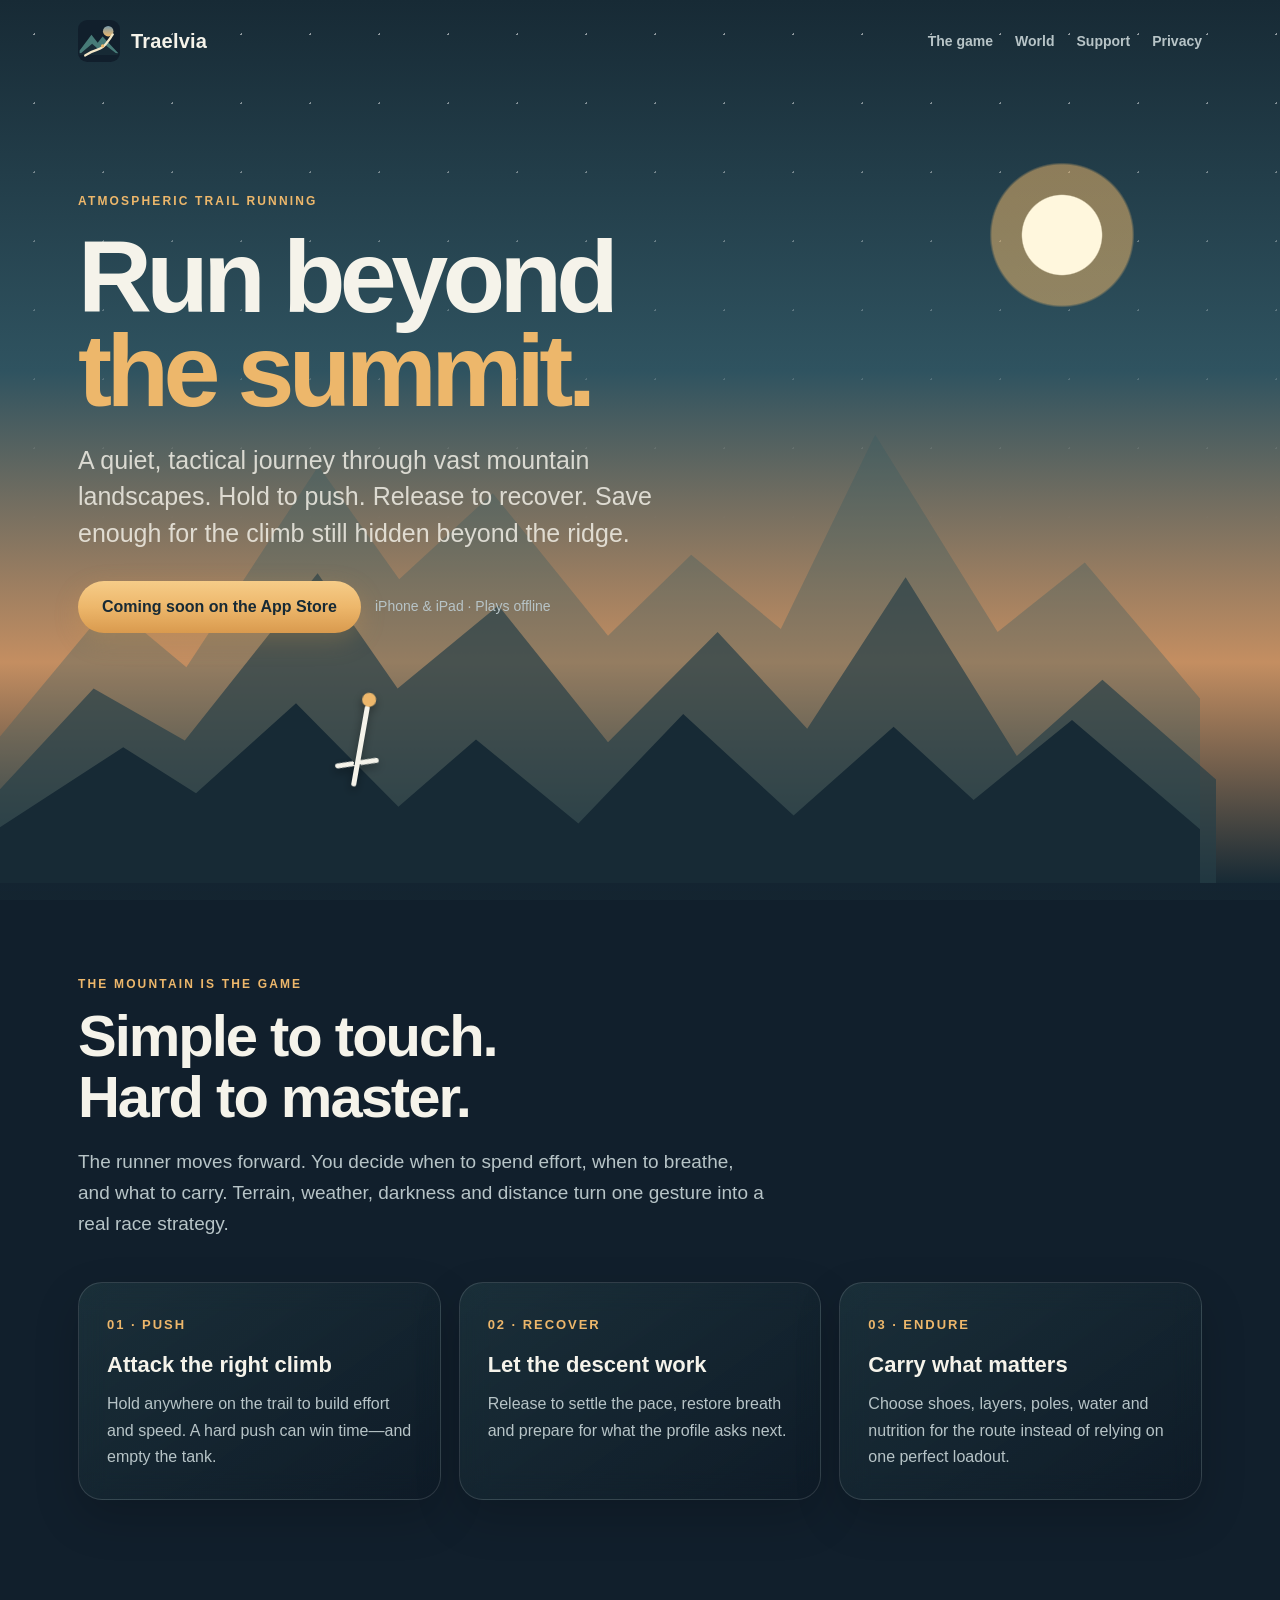
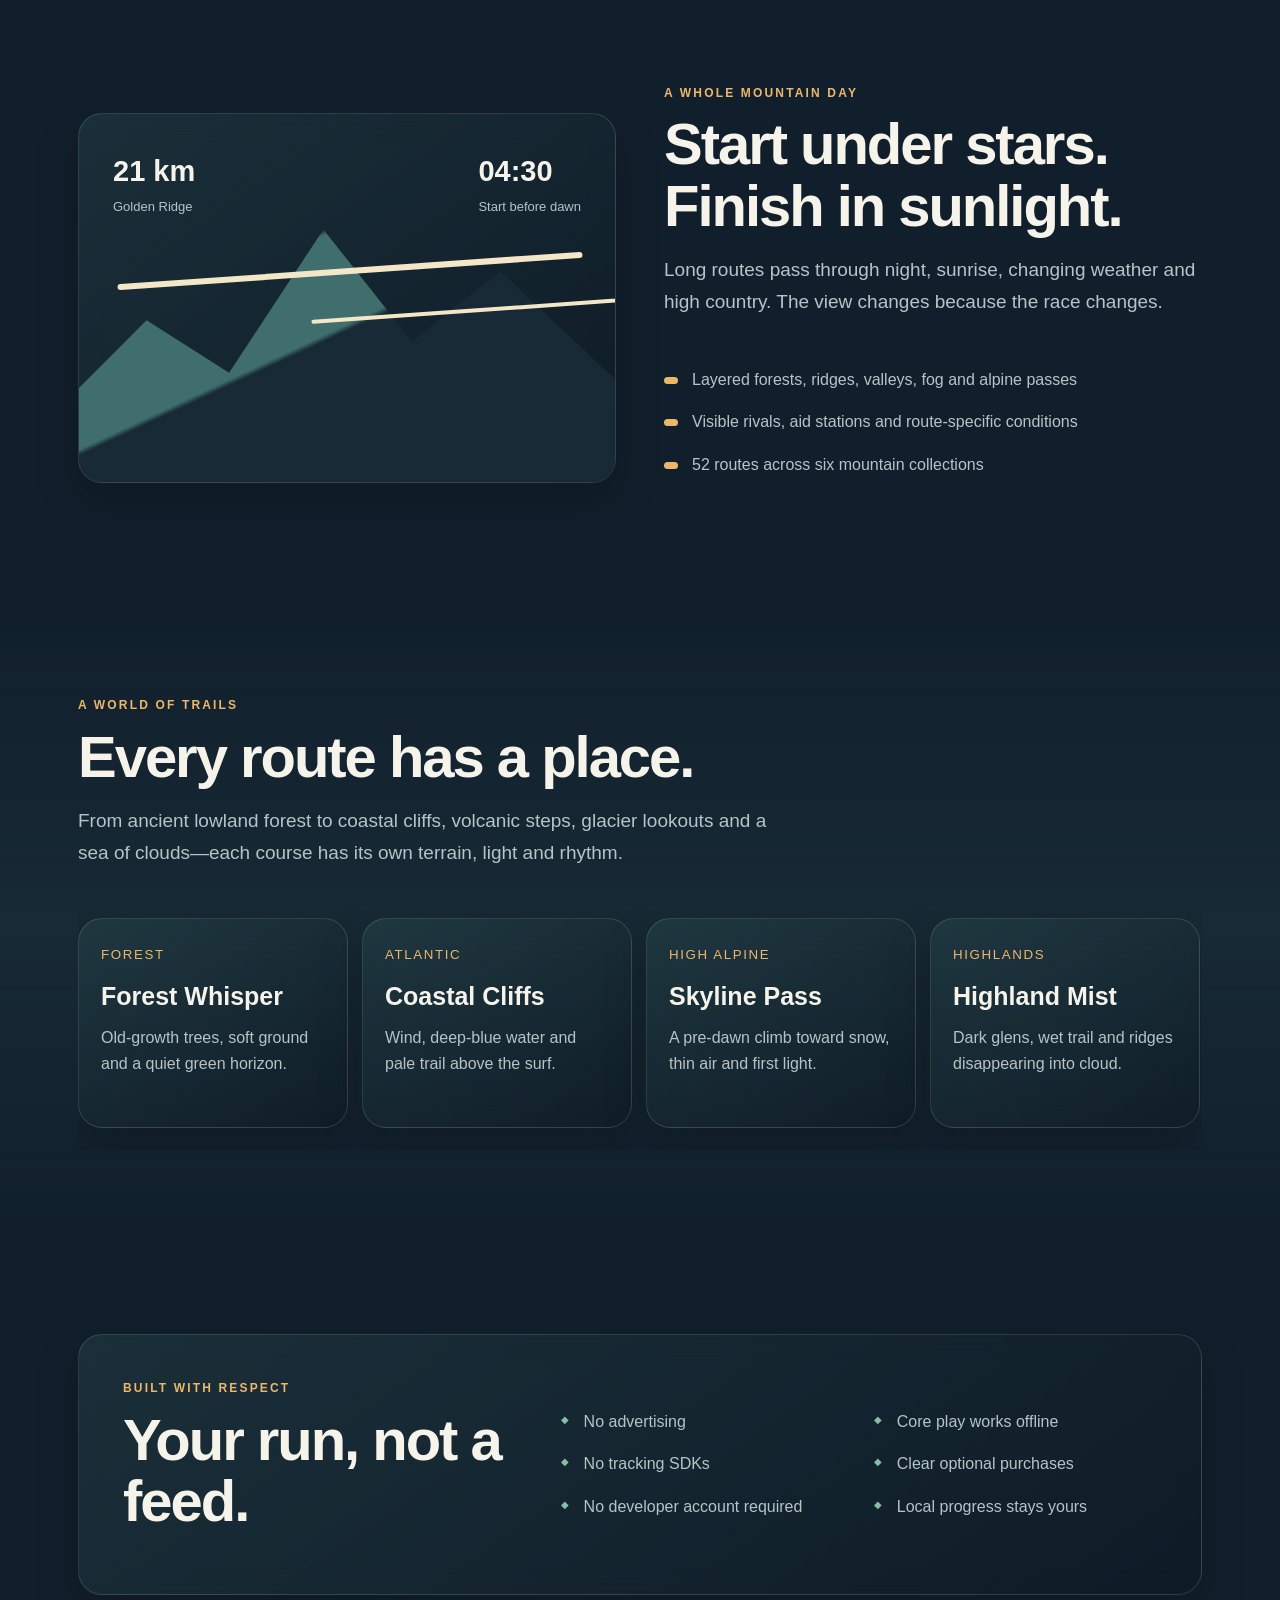
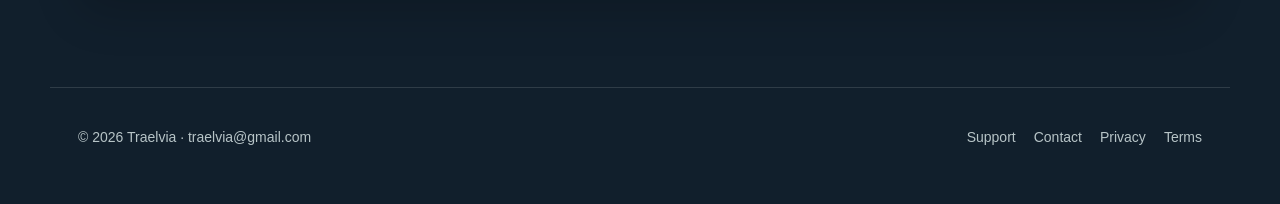
==== index.html @ 00964d0c "Add files via upload" ====
<!doctype html><html lang="en"><head><meta charset="utf-8"><meta name="viewport" content="width=device-width,initial-scale=1"><title>Traelvia — Run Beyond the Summit</title><meta name="description" content="An atmospheric trail-running game for iPhone and iPad. Read the mountain, manage your effort and run beyond the summit."><link rel="canonical" href="https://traelvia.github.io/"><meta name="theme-color" content="#111f2c"><meta property="og:type" content="website"><meta property="og:site_name" content="Traelvia"><meta property="og:url" content="https://traelvia.github.io/"><meta property="og:title" content="Traelvia — Run Beyond the Summit"><meta property="og:description" content="One thumb. Vast mountains. Every climb is a decision."><meta property="og:image" content="https://traelvia.github.io/mark.svg"><link rel="icon" href="mark.svg"><link rel="stylesheet" href="styles.css"><script src="site.js" defer></script><script type="application/ld+json">{"@context":"https://schema.org","@type":"SoftwareApplication","name":"Traelvia","operatingSystem":"iOS, iPadOS","applicationCategory":"GameApplication","url":"https://traelvia.github.io/"}</script></head><body><a class="skip" href="#main">Skip to content</a><header class="hero"><nav class="nav" aria-label="Primary"><a class="brand" href="./"><img src="mark.svg" alt=""><span>Traelvia</span></a><ul><li><a href="#game">The game</a></li><li><a href="#world">World</a></li><li><a href="support.html">Support</a></li><li><a href="privacy.html">Privacy</a></li></ul></nav><div class="stars"></div><div class="sun"></div><div class="hero-inner"><div class="kicker">Atmospheric trail running</div><h1>Run beyond <em>the summit.</em></h1><p class="lead">A quiet, tactical journey through vast mountain landscapes. Hold to push. Release to recover. Save enough for the climb still hidden beyond the ridge.</p><div class="actions"><span class="button">Coming soon on the App Store</span><span class="note">iPhone &amp; iPad · Plays offline</span></div></div><div class="ridges"></div><span class="runner" aria-hidden="true"></span></header><main id="main"><section class="section" id="game"><div class="eyebrow">The mountain is the game</div><h2>Simple to touch.<br>Hard to master.</h2><p class="section-lead">The runner moves forward. You decide when to spend effort, when to breathe, and what to carry. Terrain, weather, darkness and distance turn one gesture into a real race strategy.</p><div class="features"><article class="card"><span class="number">01 · PUSH</span><h3>Attack the right climb</h3><p>Hold anywhere on the trail to build effort and speed. A hard push can win time—and empty the tank.</p></article><article class="card"><span class="number">02 · RECOVER</span><h3>Let the descent work</h3><p>Release to settle the pace, restore breath and prepare for what the profile asks next.</p></article><article class="card"><span class="number">03 · ENDURE</span><h3>Carry what matters</h3><p>Choose shoes, layers, poles, water and nutrition for the route instead of relying on one perfect loadout.</p></article></div></section><section class="section"><div class="trail-story"><div class="profile glass" aria-label="Stylized mountain route profile"><div class="metric"><span><strong>21 km</strong>Golden Ridge</span><span><strong>04:30</strong>Start before dawn</span></div></div><div><div class="eyebrow">A whole mountain day</div><h2>Start under stars. Finish in sunlight.</h2><p class="section-lead">Long routes pass through night, sunrise, changing weather and high country. The view changes because the race changes.</p><ul class="story-list"><li>Layered forests, ridges, valleys, fog and alpine passes</li><li>Visible rivals, aid stations and route-specific conditions</li><li>52 routes across six mountain collections</li></ul></div></div></section><section class="world" id="world"><div class="section"><div class="eyebrow">A world of trails</div><h2>Every route has a place.</h2><p class="section-lead">From ancient lowland forest to coastal cliffs, volcanic steps, glacier lookouts and a sea of clouds—each course has its own terrain, light and rhythm.</p><div class="route-row"><article class="route card"><small>Forest</small><h3>Forest Whisper</h3><p>Old-growth trees, soft ground and a quiet green horizon.</p></article><article class="route card"><small>Atlantic</small><h3>Coastal Cliffs</h3><p>Wind, deep-blue water and pale trail above the surf.</p></article><article class="route card"><small>High alpine</small><h3>Skyline Pass</h3><p>A pre-dawn climb toward snow, thin air and first light.</p></article><article class="route card"><small>Highlands</small><h3>Highland Mist</h3><p>Dark glens, wet trail and ridges disappearing into cloud.</p></article></div></div></section><section class="section"><div class="fair glass"><div><div class="eyebrow">Built with respect</div><h2>Your run, not a feed.</h2></div><ul><li>No advertising</li><li>No tracking SDKs</li><li>No developer account required</li><li>Core play works offline</li><li>Clear optional purchases</li><li>Local progress stays yours</li></ul></div></section></main><footer><span>© <span data-year>2026</span> Traelvia · <a href="mailto:traelvia@gmail.com">traelvia@gmail.com</a></span><nav><a href="support.html">Support</a><a href="contact.html">Contact</a><a href="privacy.html">Privacy</a><a href="terms.html">Terms</a></nav></footer></body></html>
---- styles.css ----
:root{--ink:#172a35;--night:#111f2c;--scrim:#0c1722;--cream:#f5f3ea;--muted:#b7c4c7;--amber:#edb76b;--amber-deep:#d99a4e;--pine:#477b78;--trail:#f3e7c8;--success:#88bda8;--line:rgba(255,255,255,.13);--panel:rgba(17,31,44,.72);--max:1180px;color-scheme:dark}*{box-sizing:border-box}html{scroll-behavior:smooth;-webkit-text-size-adjust:100%}body{margin:0;background:var(--night);color:var(--cream);font:16px/1.65 -apple-system,BlinkMacSystemFont,"SF Pro Text","Segoe UI",sans-serif}body:before{content:"";position:fixed;inset:0;pointer-events:none;background:radial-gradient(circle at 80% 5%,rgba(237,183,107,.11),transparent 25%),linear-gradient(180deg,transparent 65%,rgba(71,123,120,.07));z-index:-1}a{color:var(--trail);text-underline-offset:3px}a:hover{color:var(--amber)}img{max-width:100%}.skip{position:absolute;left:16px;top:-80px;z-index:20;padding:10px 14px;background:var(--cream);color:var(--ink);border-radius:12px}.skip:focus{top:12px}.nav{max-width:var(--max);margin:auto;padding:20px 28px;display:flex;align-items:center;gap:28px;position:relative;z-index:5}.brand{display:flex;align-items:center;gap:11px;color:var(--cream);font-size:20px;font-weight:850;text-decoration:none;letter-spacing:.01em}.brand img{width:42px;height:42px}.nav ul{display:flex;gap:22px;list-style:none;margin:0 0 0 auto;padding:0}.nav a:not(.brand){color:var(--muted);text-decoration:none;font-weight:650;font-size:14px}.nav a:hover,.nav a[aria-current=page]{color:var(--cream)}.hero{min-height:720px;position:relative;overflow:hidden;background:linear-gradient(180deg,#172a35 0%,#2f5360 42%,#c48e61 75%,#172a35 100%)}.stars{position:absolute;inset:0 0 40%;opacity:.55;background-image:radial-gradient(#fff 1px,transparent 1px);background-size:69px 69px;mask-image:linear-gradient(#000,transparent)}.sun{position:absolute;width:180px;height:180px;border-radius:50%;right:10%;top:145px;background:radial-gradient(circle,#fff7dd 0 31%,rgba(237,183,107,.53) 32% 55%,transparent 57%);filter:blur(.2px)}.ridges{position:absolute;left:0;right:0;bottom:0;width:100%;height:62%;background:url(ridge.svg) bottom/100% 100% no-repeat}.hero-inner{max-width:var(--max);margin:auto;padding:110px 28px 250px;position:relative;z-index:2}.kicker,.eyebrow{color:var(--amber);font-size:12px;font-weight:850;letter-spacing:.18em;text-transform:uppercase}.hero h1{font-size:clamp(52px,8vw,104px);line-height:.92;letter-spacing:-.055em;margin:18px 0 24px;max-width:10ch}.hero h1 em{color:var(--amber);font-style:normal}.lead{font-size:clamp(19px,2.2vw,25px);line-height:1.45;color:rgba(245,243,234,.82);max-width:620px;margin:0 0 30px}.actions{display:flex;align-items:center;gap:14px;flex-wrap:wrap}.button{display:inline-flex;align-items:center;justify-content:center;min-height:52px;padding:0 24px;border-radius:999px;background:linear-gradient(#f6cc88,var(--amber),var(--amber-deep));color:var(--ink);font-weight:800;text-decoration:none;box-shadow:0 8px 25px rgba(217,154,78,.25)}.button:hover{color:var(--ink);filter:brightness(1.07)}.button.ghost{background:rgba(12,23,34,.42);color:var(--cream);border:1px solid var(--line);box-shadow:none;backdrop-filter:blur(12px)}.note{color:var(--muted);font-size:14px}.runner{position:absolute;z-index:3;bottom:96px;left:28%;width:5px;height:82px;background:var(--cream);border-radius:5px;transform:rotate(10deg);filter:drop-shadow(0 4px 5px rgba(0,0,0,.4))}.runner:before{content:"";position:absolute;width:14px;height:14px;border-radius:50%;left:-4px;top:-13px;background:var(--amber)}.runner:after{content:"";position:absolute;left:-20px;top:56px;width:44px;height:5px;background:linear-gradient(90deg,var(--cream) 0 43%,transparent 43% 57%,var(--cream) 57%);transform:rotate(-18deg);border-radius:4px}main{overflow:hidden}.section{max-width:var(--max);margin:auto;padding:92px 28px}.section h2,.page h1{font-size:clamp(34px,5vw,58px);line-height:1.06;letter-spacing:-.035em;margin:10px 0 18px}.section-lead{color:var(--muted);font-size:19px;max-width:690px;margin:0 0 42px}.features{display:grid;grid-template-columns:repeat(3,1fr);gap:18px}.card,.glass{background:linear-gradient(145deg,rgba(71,123,120,.18),rgba(12,23,34,.48));border:1px solid var(--line);border-radius:24px;box-shadow:0 18px 45px rgba(0,0,0,.18);backdrop-filter:blur(14px)}.card{padding:28px}.card .number{color:var(--amber);font-size:13px;font-weight:850;letter-spacing:.15em}.card h3{font-size:22px;margin:10px 0 8px}.card p{color:var(--muted);margin:0}.trail-story{display:grid;grid-template-columns:1fr 1fr;gap:48px;align-items:center}.profile{min-height:370px;position:relative;overflow:hidden;padding:34px}.profile:before{content:"";position:absolute;inset:20% -5% -15%;background:linear-gradient(155deg,transparent 0 27%,rgba(71,123,120,.85) 28% 44%,rgba(23,42,53,.98) 45%);clip-path:polygon(0 65%,16% 38%,30% 53%,46% 12%,61% 44%,76% 24%,100% 62%,100% 100%,0 100%)}.profile:after{content:"";position:absolute;left:7%;right:6%;top:42%;height:6px;border-radius:8px;background:var(--trail);transform:rotate(-4deg);box-shadow:190px 48px 0 -1px var(--trail)}.metric{position:relative;z-index:2;display:flex;justify-content:space-between;color:var(--muted);font-size:13px}.metric strong{color:var(--cream);font-size:29px;display:block}.story-list{list-style:none;padding:0;margin:26px 0}.story-list li{position:relative;padding:8px 0 8px 28px;color:var(--muted)}.story-list li:before{content:"";position:absolute;left:0;top:18px;width:14px;height:7px;border-radius:6px;background:var(--amber)}.world{background:linear-gradient(180deg,transparent,rgba(71,123,120,.12),transparent)}.route-row{display:flex;gap:14px;overflow:auto;padding:8px 2px 22px;scroll-snap-type:x mandatory}.route{flex:0 0 270px;min-height:210px;padding:22px;scroll-snap-align:start}.route small{color:var(--amber);text-transform:uppercase;letter-spacing:.12em}.route h3{font-size:25px;margin:8px 0}.route p{color:var(--muted);margin:0}.fair{padding:44px;display:grid;grid-template-columns:.8fr 1.2fr;gap:40px;align-items:center}.fair ul{columns:2;gap:30px;margin:0;padding:0;list-style:none}.fair li{break-inside:avoid;color:var(--muted);padding:8px 0 8px 23px;position:relative}.fair li:before{content:"◆";position:absolute;left:0;color:var(--success);font-size:10px;top:11px}footer{max-width:var(--max);margin:auto;border-top:1px solid var(--line);padding:38px 28px 55px;display:flex;justify-content:space-between;gap:20px;color:var(--muted);font-size:14px}footer nav{display:flex;gap:18px;flex-wrap:wrap}footer a{color:var(--muted);text-decoration:none}.page{max-width:820px;margin:auto;padding:58px 28px 100px}.page .effective{color:var(--muted);margin-top:-8px}.page h2{font-size:25px;margin:42px 0 10px}.page h3{font-size:19px;margin:28px 0 8px}.page p,.page li{color:var(--muted)}.page strong{color:var(--cream)}.summary,.contact-box{padding:24px 27px;margin:28px 0}.summary ul{margin:8px 0 0;padding-left:20px}.contact-box{display:flex;align-items:center;gap:20px;justify-content:space-between}.faq details{padding:18px 21px;margin:12px 0}.faq summary{font-weight:750;cursor:pointer}.faq p{margin-bottom:0}.legal-note{border-left:3px solid var(--amber);padding-left:18px}@media(max-width:820px){.features{grid-template-columns:1fr 1fr}.trail-story,.fair{grid-template-columns:1fr}.fair ul{columns:1}.hero{min-height:680px}.hero-inner{padding-top:85px}.runner{left:20%}}@media(max-width:590px){.nav{align-items:flex-start;flex-wrap:wrap;padding:16px 20px}.nav ul{order:3;width:100%;margin:0;gap:14px;overflow:auto}.hero-inner,.section,.page{padding-left:20px;padding-right:20px}.hero h1{font-size:52px}.features{grid-template-columns:1fr}.fair{padding:28px}.contact-box{align-items:flex-start;flex-direction:column}.route{flex-basis:84vw}footer{padding-left:20px;padding-right:20px}.sun{right:-20px;top:170px}}@media(prefers-reduced-motion:reduce){html{scroll-behavior:auto}}
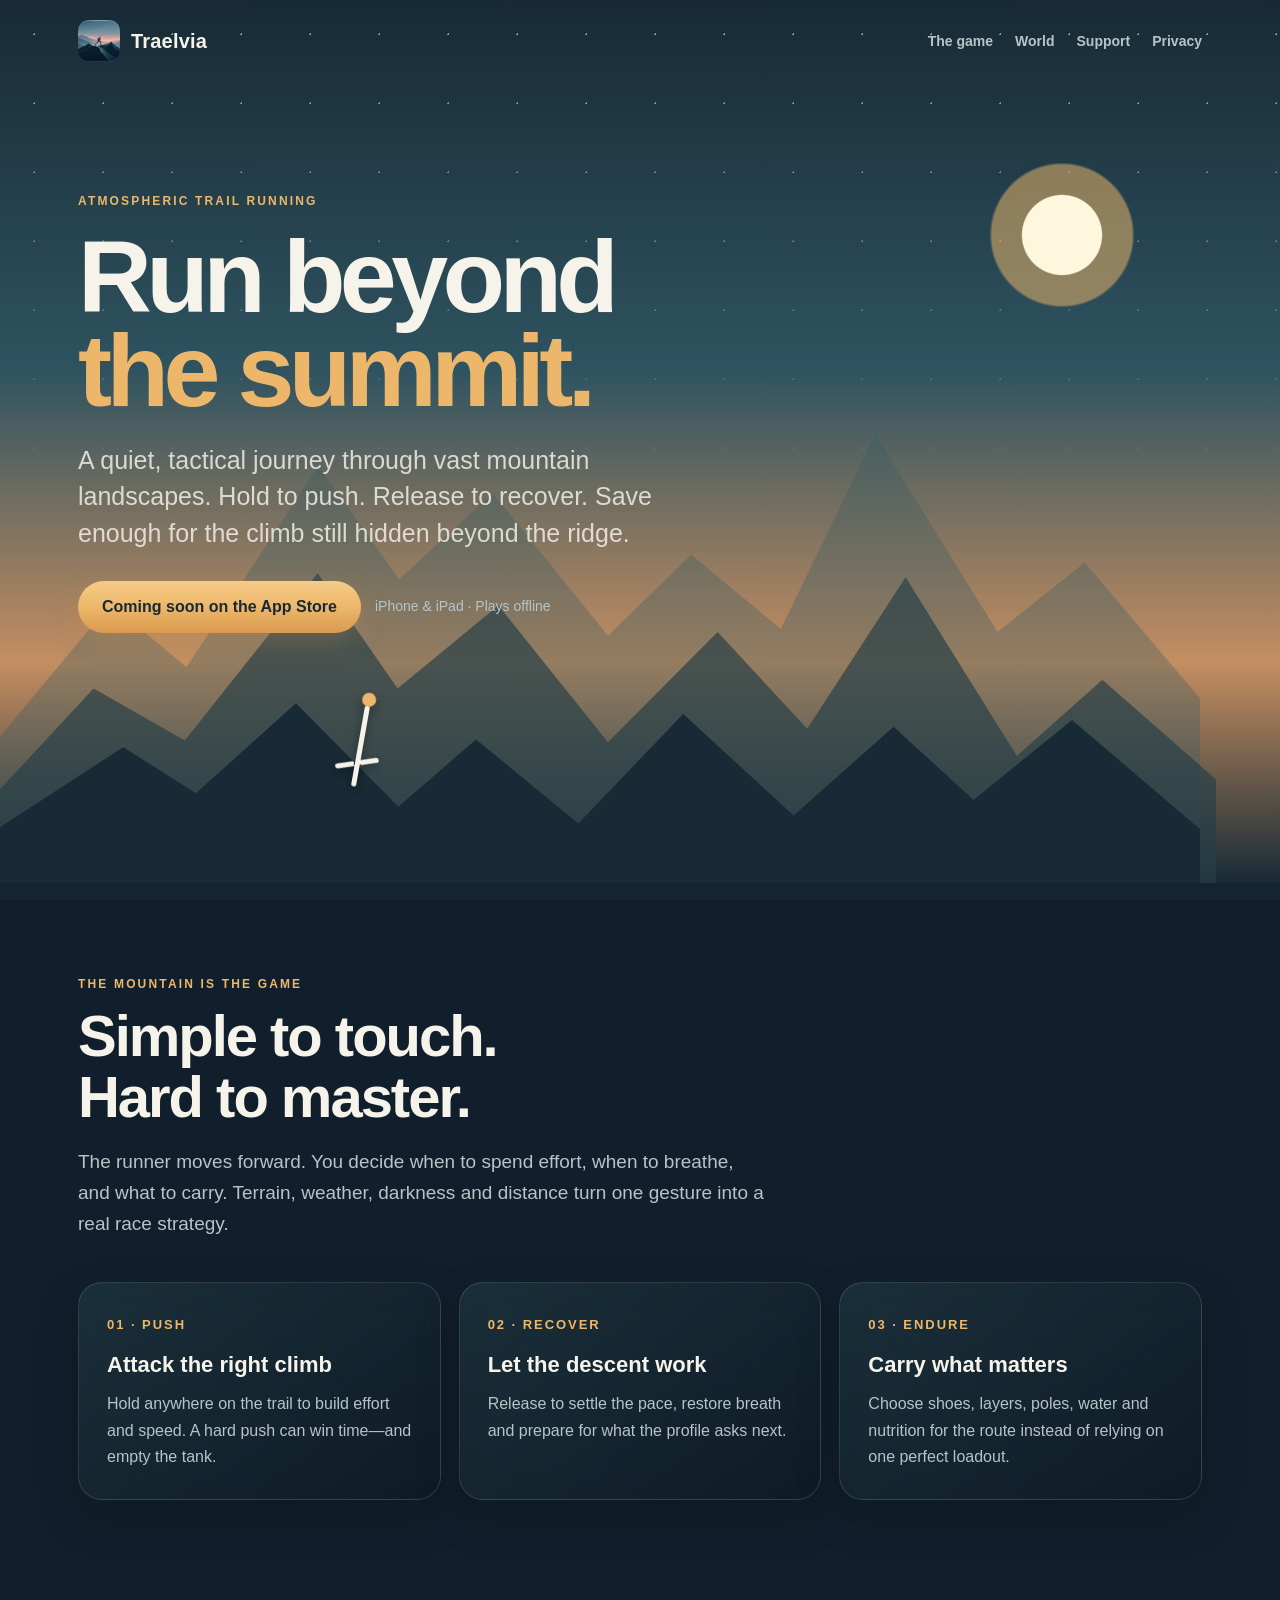
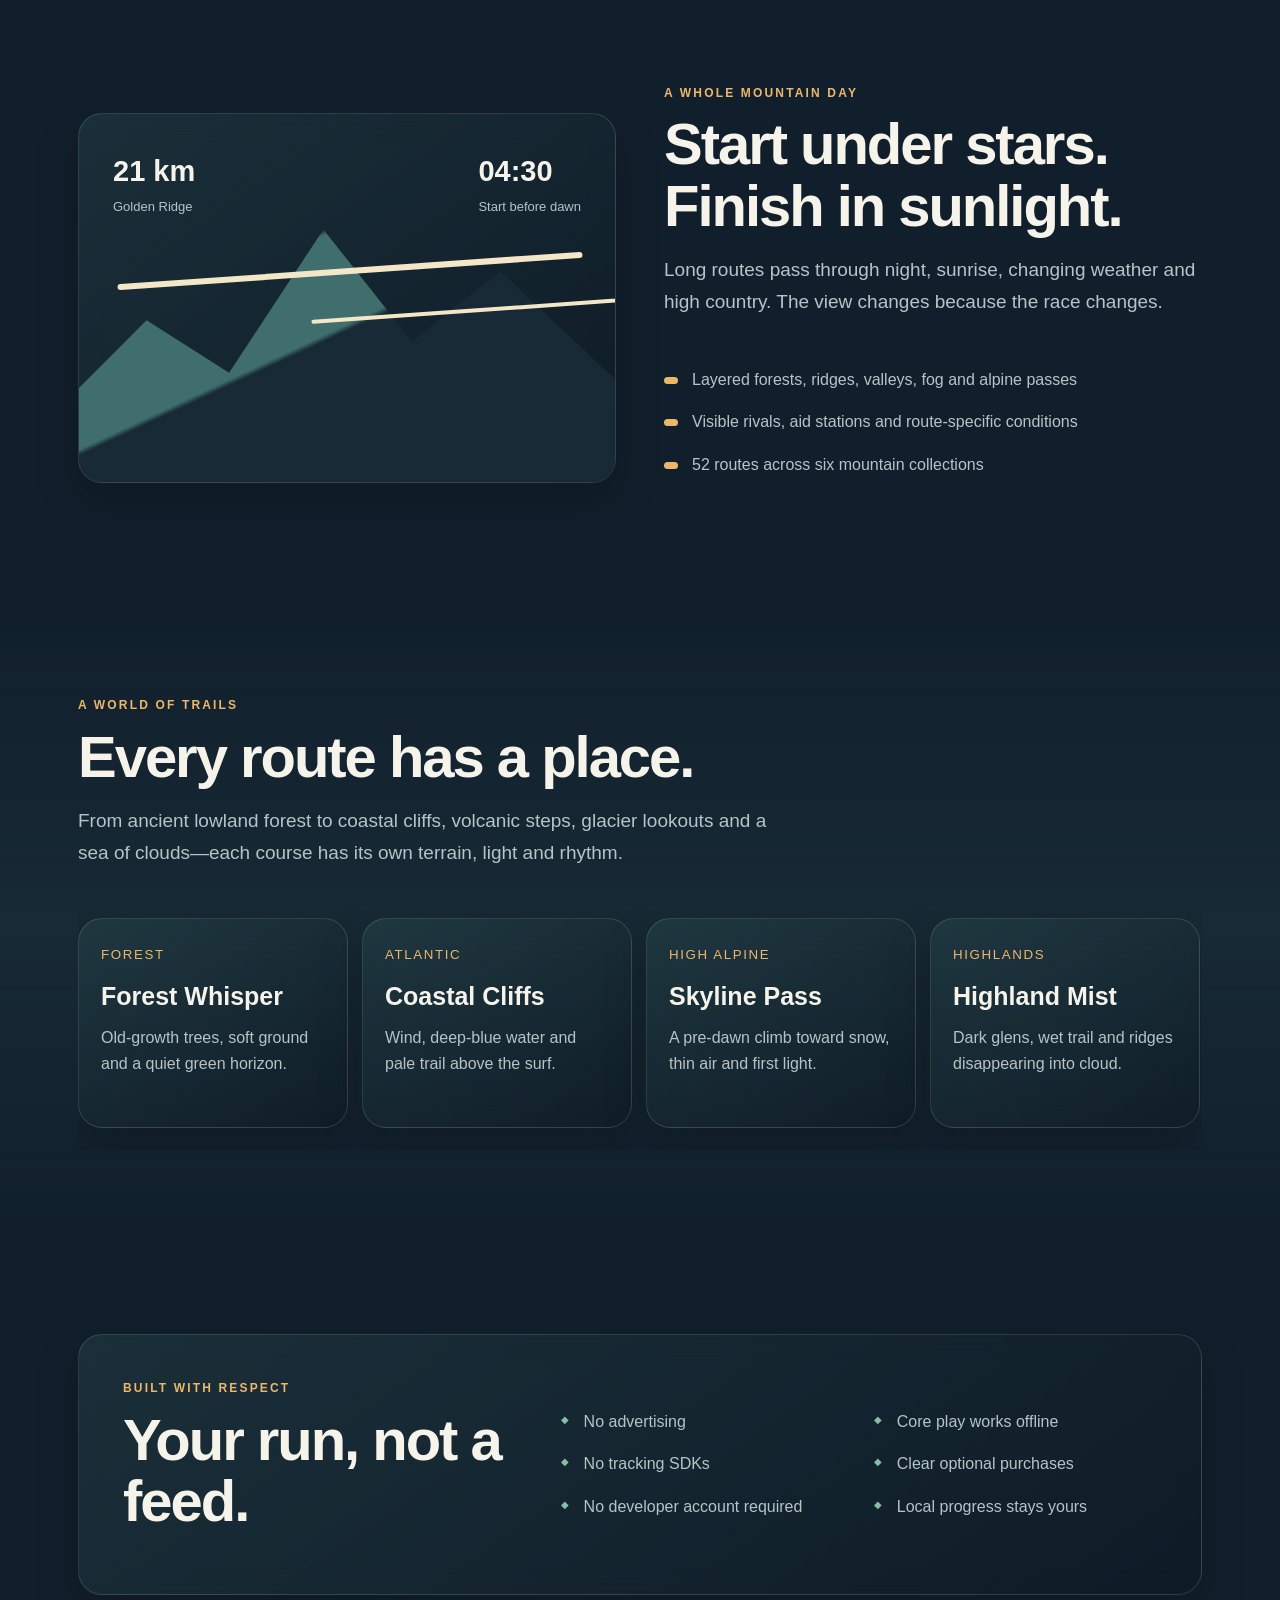
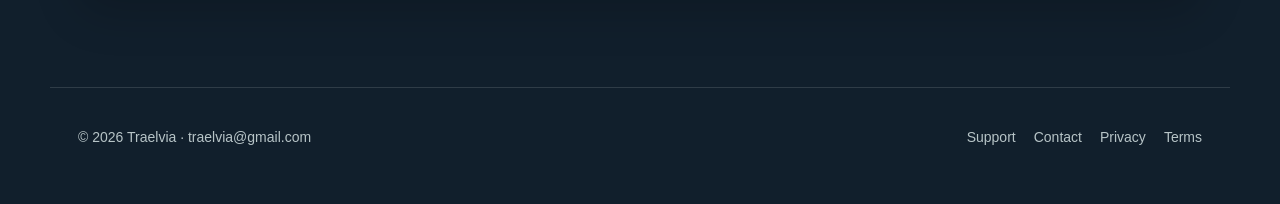
==== commit 52c873ca: "Add files via upload" ====
--- a/index.html
+++ b/index.html
@@ -1 +1 @@
-<!doctype html><html lang="en"><head><meta charset="utf-8"><meta name="viewport" content="width=device-width,initial-scale=1"><title>Traelvia — Run Beyond the Summit</title><meta name="description" content="An atmospheric trail-running game for iPhone and iPad. Read the mountain, manage your effort and run beyond the summit."><link rel="canonical" href="https://traelvia.github.io/"><meta name="theme-color" content="#111f2c"><meta property="og:type" content="website"><meta property="og:site_name" content="Traelvia"><meta property="og:url" content="https://traelvia.github.io/"><meta property="og:title" content="Traelvia — Run Beyond the Summit"><meta property="og:description" content="One thumb. Vast mountains. Every climb is a decision."><meta property="og:image" content="https://traelvia.github.io/mark.svg"><link rel="icon" href="mark.svg"><link rel="stylesheet" href="styles.css"><script src="site.js" defer></script><script type="application/ld+json">{"@context":"https://schema.org","@type":"SoftwareApplication","name":"Traelvia","operatingSystem":"iOS, iPadOS","applicationCategory":"GameApplication","url":"https://traelvia.github.io/"}</script></head><body><a class="skip" href="#main">Skip to content</a><header class="hero"><nav class="nav" aria-label="Primary"><a class="brand" href="./"><img src="mark.svg" alt=""><span>Traelvia</span></a><ul><li><a href="#game">The game</a></li><li><a href="#world">World</a></li><li><a href="support.html">Support</a></li><li><a href="privacy.html">Privacy</a></li></ul></nav><div class="stars"></div><div class="sun"></div><div class="hero-inner"><div class="kicker">Atmospheric trail running</div><h1>Run beyond <em>the summit.</em></h1><p class="lead">A quiet, tactical journey through vast mountain landscapes. Hold to push. Release to recover. Save enough for the climb still hidden beyond the ridge.</p><div class="actions"><span class="button">Coming soon on the App Store</span><span class="note">iPhone &amp; iPad · Plays offline</span></div></div><div class="ridges"></div><span class="runner" aria-hidden="true"></span></header><main id="main"><section class="section" id="game"><div class="eyebrow">The mountain is the game</div><h2>Simple to touch.<br>Hard to master.</h2><p class="section-lead">The runner moves forward. You decide when to spend effort, when to breathe, and what to carry. Terrain, weather, darkness and distance turn one gesture into a real race strategy.</p><div class="features"><article class="card"><span class="number">01 · PUSH</span><h3>Attack the right climb</h3><p>Hold anywhere on the trail to build effort and speed. A hard push can win time—and empty the tank.</p></article><article class="card"><span class="number">02 · RECOVER</span><h3>Let the descent work</h3><p>Release to settle the pace, restore breath and prepare for what the profile asks next.</p></article><article class="card"><span class="number">03 · ENDURE</span><h3>Carry what matters</h3><p>Choose shoes, layers, poles, water and nutrition for the route instead of relying on one perfect loadout.</p></article></div></section><section class="section"><div class="trail-story"><div class="profile glass" aria-label="Stylized mountain route profile"><div class="metric"><span><strong>21 km</strong>Golden Ridge</span><span><strong>04:30</strong>Start before dawn</span></div></div><div><div class="eyebrow">A whole mountain day</div><h2>Start under stars. Finish in sunlight.</h2><p class="section-lead">Long routes pass through night, sunrise, changing weather and high country. The view changes because the race changes.</p><ul class="story-list"><li>Layered forests, ridges, valleys, fog and alpine passes</li><li>Visible rivals, aid stations and route-specific conditions</li><li>52 routes across six mountain collections</li></ul></div></div></section><section class="world" id="world"><div class="section"><div class="eyebrow">A world of trails</div><h2>Every route has a place.</h2><p class="section-lead">From ancient lowland forest to coastal cliffs, volcanic steps, glacier lookouts and a sea of clouds—each course has its own terrain, light and rhythm.</p><div class="route-row"><article class="route card"><small>Forest</small><h3>Forest Whisper</h3><p>Old-growth trees, soft ground and a quiet green horizon.</p></article><article class="route card"><small>Atlantic</small><h3>Coastal Cliffs</h3><p>Wind, deep-blue water and pale trail above the surf.</p></article><article class="route card"><small>High alpine</small><h3>Skyline Pass</h3><p>A pre-dawn climb toward snow, thin air and first light.</p></article><article class="route card"><small>Highlands</small><h3>Highland Mist</h3><p>Dark glens, wet trail and ridges disappearing into cloud.</p></article></div></div></section><section class="section"><div class="fair glass"><div><div class="eyebrow">Built with respect</div><h2>Your run, not a feed.</h2></div><ul><li>No advertising</li><li>No tracking SDKs</li><li>No developer account required</li><li>Core play works offline</li><li>Clear optional purchases</li><li>Local progress stays yours</li></ul></div></section></main><footer><span>© <span data-year>2026</span> Traelvia · <a href="mailto:traelvia@gmail.com">traelvia@gmail.com</a></span><nav><a href="support.html">Support</a><a href="contact.html">Contact</a><a href="privacy.html">Privacy</a><a href="terms.html">Terms</a></nav></footer></body></html>+<!doctype html><html lang="en"><head><meta charset="utf-8"><meta name="viewport" content="width=device-width,initial-scale=1"><title>Traelvia — Run Beyond the Summit</title><meta name="description" content="An atmospheric trail-running game for iPhone and iPad. Read the mountain, manage your effort and run beyond the summit."><link rel="canonical" href="https://traelvia.github.io/"><meta name="theme-color" content="#111f2c"><meta property="og:type" content="website"><meta property="og:site_name" content="Traelvia"><meta property="og:url" content="https://traelvia.github.io/"><meta property="og:title" content="Traelvia — Run Beyond the Summit"><meta property="og:description" content="One thumb. Vast mountains. Every climb is a decision."><meta property="og:image" content="https://traelvia.github.io/icon.png"><link rel="icon" href="icon.png"><link rel="stylesheet" href="styles.css"><script src="site.js" defer></script><script type="application/ld+json">{"@context":"https://schema.org","@type":"SoftwareApplication","name":"Traelvia","operatingSystem":"iOS, iPadOS","applicationCategory":"GameApplication","url":"https://traelvia.github.io/"}</script></head><body><a class="skip" href="#main">Skip to content</a><header class="hero"><nav class="nav" aria-label="Primary"><a class="brand" href="./"><img src="icon.png" alt=""><span>Traelvia</span></a><ul><li><a href="#game">The game</a></li><li><a href="#world">World</a></li><li><a href="support.html">Support</a></li><li><a href="privacy.html">Privacy</a></li></ul></nav><div class="stars"></div><div class="sun"></div><div class="hero-inner"><div class="kicker">Atmospheric trail running</div><h1>Run beyond <em>the summit.</em></h1><p class="lead">A quiet, tactical journey through vast mountain landscapes. Hold to push. Release to recover. Save enough for the climb still hidden beyond the ridge.</p><div class="actions"><span class="button">Coming soon on the App Store</span><span class="note">iPhone &amp; iPad · Plays offline</span></div></div><div class="ridges"></div><span class="runner" aria-hidden="true"></span></header><main id="main"><section class="section" id="game"><div class="eyebrow">The mountain is the game</div><h2>Simple to touch.<br>Hard to master.</h2><p class="section-lead">The runner moves forward. You decide when to spend effort, when to breathe, and what to carry. Terrain, weather, darkness and distance turn one gesture into a real race strategy.</p><div class="features"><article class="card"><span class="number">01 · PUSH</span><h3>Attack the right climb</h3><p>Hold anywhere on the trail to build effort and speed. A hard push can win time—and empty the tank.</p></article><article class="card"><span class="number">02 · RECOVER</span><h3>Let the descent work</h3><p>Release to settle the pace, restore breath and prepare for what the profile asks next.</p></article><article class="card"><span class="number">03 · ENDURE</span><h3>Carry what matters</h3><p>Choose shoes, layers, poles, water and nutrition for the route instead of relying on one perfect loadout.</p></article></div></section><section class="section"><div class="trail-story"><div class="profile glass" aria-label="Stylized mountain route profile"><div class="metric"><span><strong>21 km</strong>Golden Ridge</span><span><strong>04:30</strong>Start before dawn</span></div></div><div><div class="eyebrow">A whole mountain day</div><h2>Start under stars. Finish in sunlight.</h2><p class="section-lead">Long routes pass through night, sunrise, changing weather and high country. The view changes because the race changes.</p><ul class="story-list"><li>Layered forests, ridges, valleys, fog and alpine passes</li><li>Visible rivals, aid stations and route-specific conditions</li><li>52 routes across six mountain collections</li></ul></div></div></section><section class="world" id="world"><div class="section"><div class="eyebrow">A world of trails</div><h2>Every route has a place.</h2><p class="section-lead">From ancient lowland forest to coastal cliffs, volcanic steps, glacier lookouts and a sea of clouds—each course has its own terrain, light and rhythm.</p><div class="route-row"><article class="route card"><small>Forest</small><h3>Forest Whisper</h3><p>Old-growth trees, soft ground and a quiet green horizon.</p></article><article class="route card"><small>Atlantic</small><h3>Coastal Cliffs</h3><p>Wind, deep-blue water and pale trail above the surf.</p></article><article class="route card"><small>High alpine</small><h3>Skyline Pass</h3><p>A pre-dawn climb toward snow, thin air and first light.</p></article><article class="route card"><small>Highlands</small><h3>Highland Mist</h3><p>Dark glens, wet trail and ridges disappearing into cloud.</p></article></div></div></section><section class="section"><div class="fair glass"><div><div class="eyebrow">Built with respect</div><h2>Your run, not a feed.</h2></div><ul><li>No advertising</li><li>No tracking SDKs</li><li>No developer account required</li><li>Core play works offline</li><li>Clear optional purchases</li><li>Local progress stays yours</li></ul></div></section></main><footer><span>© <span data-year>2026</span> Traelvia · <a href="mailto:traelvia@gmail.com">traelvia@gmail.com</a></span><nav><a href="support.html">Support</a><a href="contact.html">Contact</a><a href="privacy.html">Privacy</a><a href="terms.html">Terms</a></nav></footer></body></html>
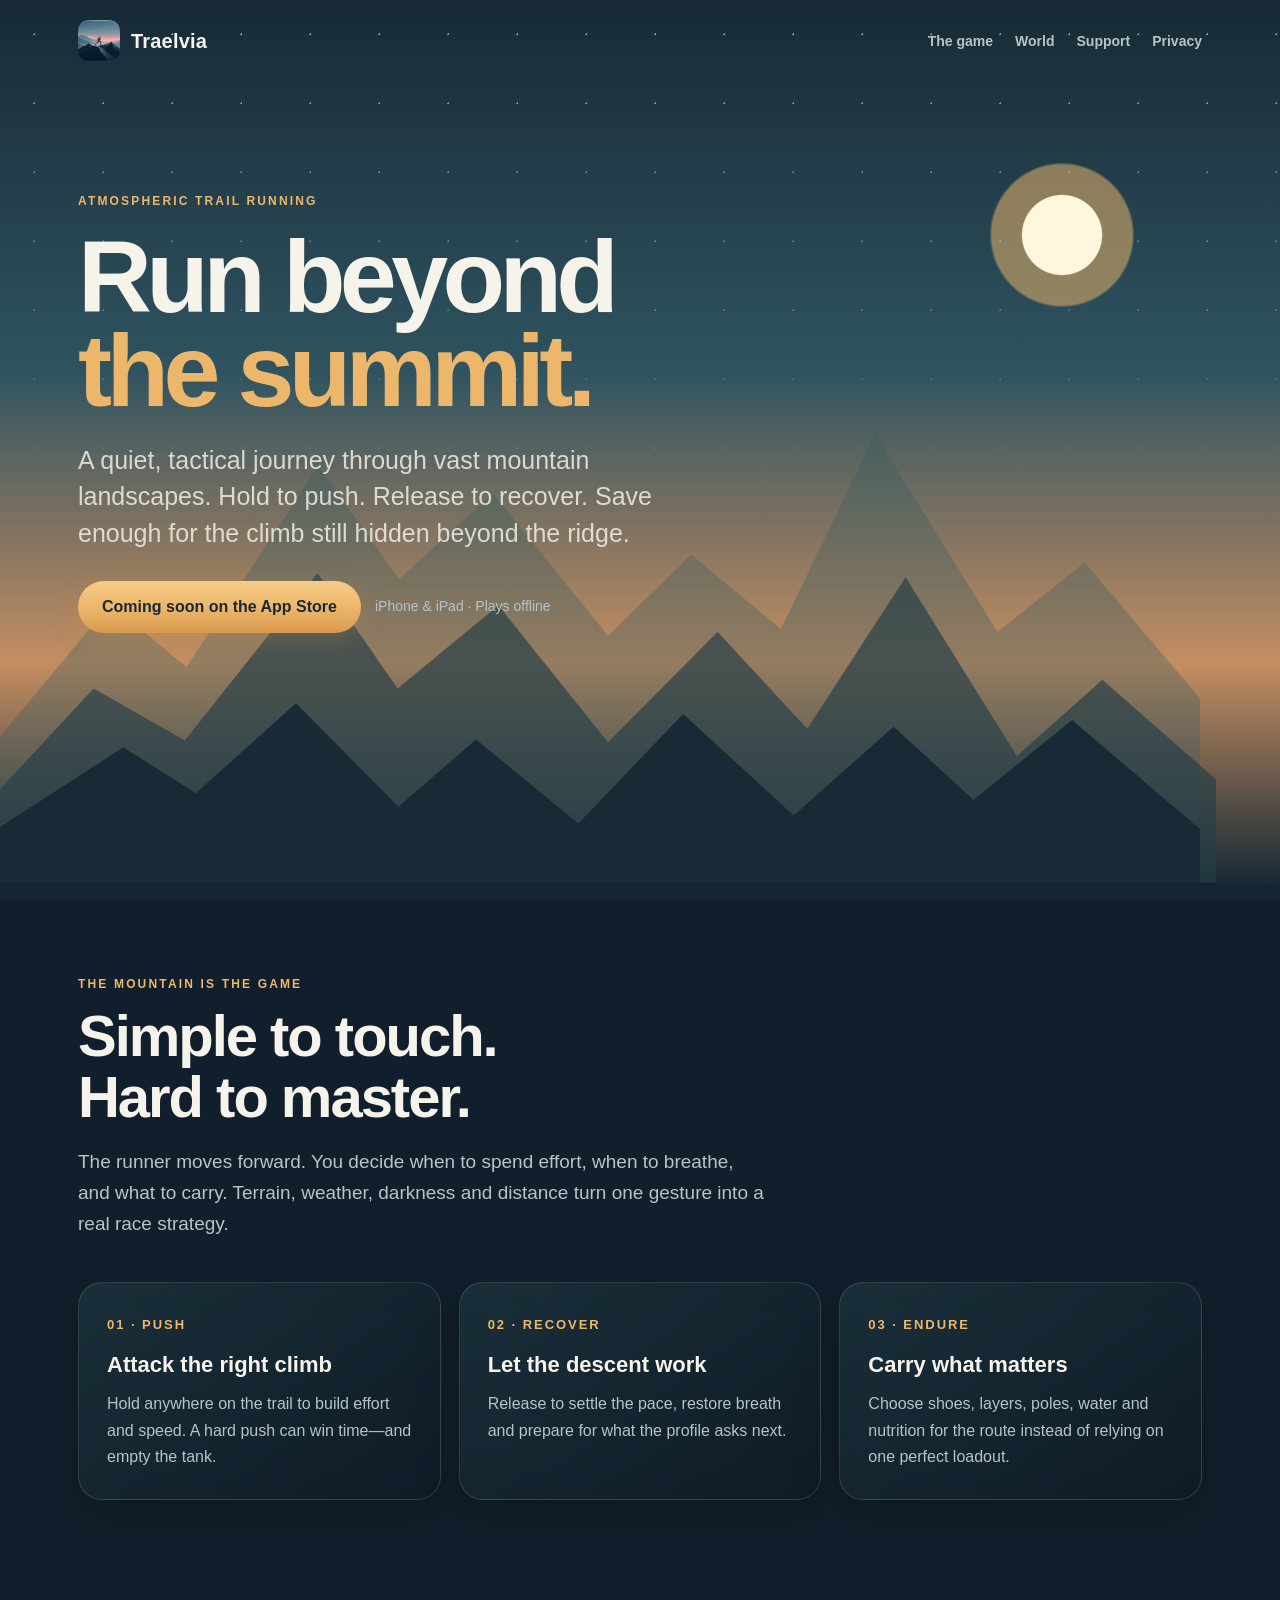
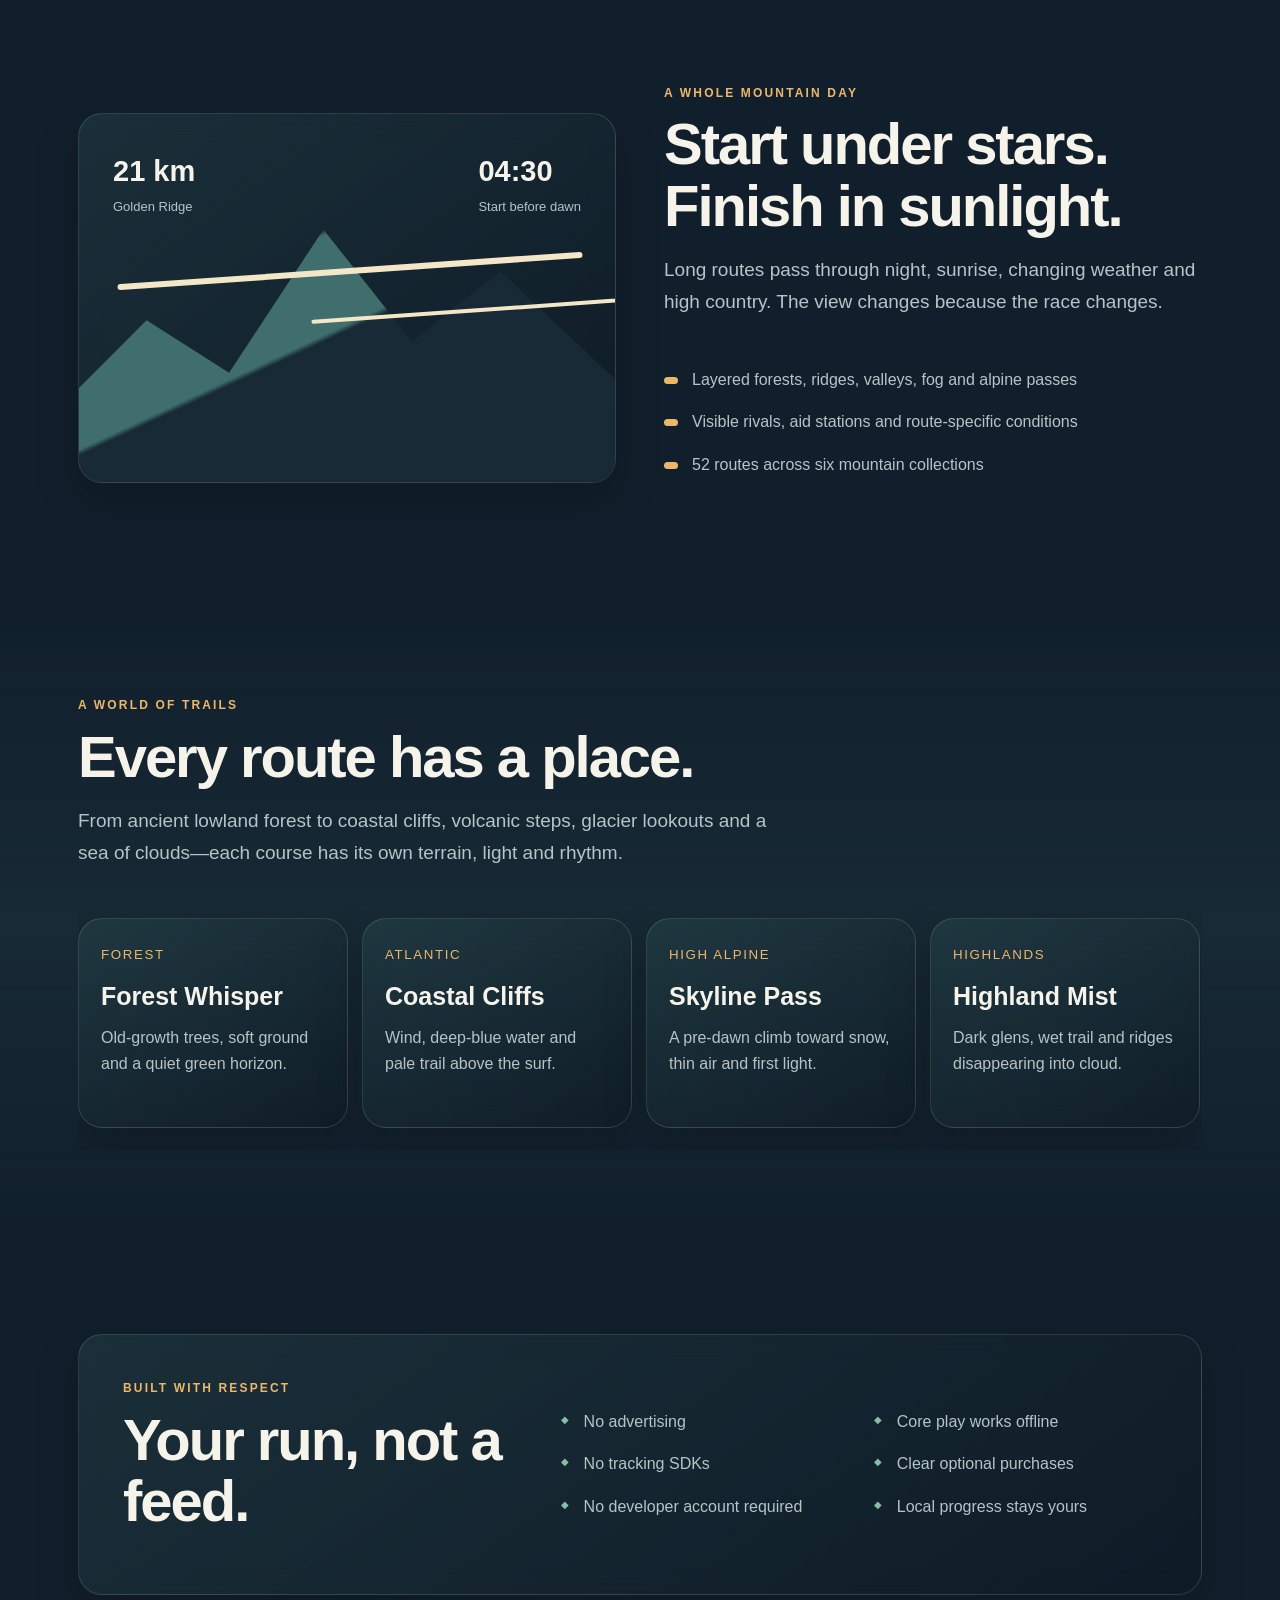
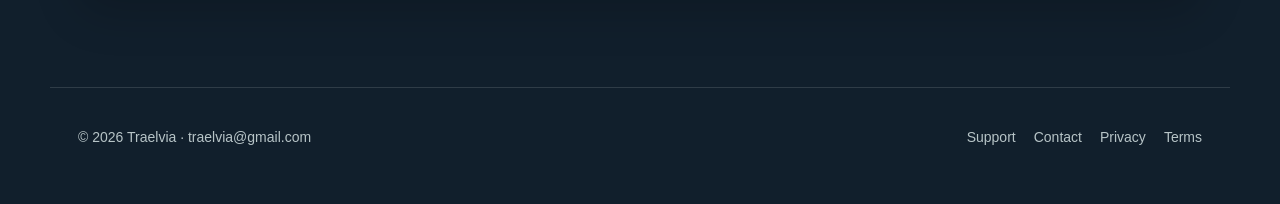
==== commit cab8e167: "Add files via upload" ====
--- a/index.html
+++ b/index.html
@@ -1 +1 @@
-<!doctype html><html lang="en"><head><meta charset="utf-8"><meta name="viewport" content="width=device-width,initial-scale=1"><title>Traelvia — Run Beyond the Summit</title><meta name="description" content="An atmospheric trail-running game for iPhone and iPad. Read the mountain, manage your effort and run beyond the summit."><link rel="canonical" href="https://traelvia.github.io/"><meta name="theme-color" content="#111f2c"><meta property="og:type" content="website"><meta property="og:site_name" content="Traelvia"><meta property="og:url" content="https://traelvia.github.io/"><meta property="og:title" content="Traelvia — Run Beyond the Summit"><meta property="og:description" content="One thumb. Vast mountains. Every climb is a decision."><meta property="og:image" content="https://traelvia.github.io/icon.png"><link rel="icon" href="icon.png"><link rel="stylesheet" href="styles.css"><script src="site.js" defer></script><script type="application/ld+json">{"@context":"https://schema.org","@type":"SoftwareApplication","name":"Traelvia","operatingSystem":"iOS, iPadOS","applicationCategory":"GameApplication","url":"https://traelvia.github.io/"}</script></head><body><a class="skip" href="#main">Skip to content</a><header class="hero"><nav class="nav" aria-label="Primary"><a class="brand" href="./"><img src="icon.png" alt=""><span>Traelvia</span></a><ul><li><a href="#game">The game</a></li><li><a href="#world">World</a></li><li><a href="support.html">Support</a></li><li><a href="privacy.html">Privacy</a></li></ul></nav><div class="stars"></div><div class="sun"></div><div class="hero-inner"><div class="kicker">Atmospheric trail running</div><h1>Run beyond <em>the summit.</em></h1><p class="lead">A quiet, tactical journey through vast mountain landscapes. Hold to push. Release to recover. Save enough for the climb still hidden beyond the ridge.</p><div class="actions"><span class="button">Coming soon on the App Store</span><span class="note">iPhone &amp; iPad · Plays offline</span></div></div><div class="ridges"></div><span class="runner" aria-hidden="true"></span></header><main id="main"><section class="section" id="game"><div class="eyebrow">The mountain is the game</div><h2>Simple to touch.<br>Hard to master.</h2><p class="section-lead">The runner moves forward. You decide when to spend effort, when to breathe, and what to carry. Terrain, weather, darkness and distance turn one gesture into a real race strategy.</p><div class="features"><article class="card"><span class="number">01 · PUSH</span><h3>Attack the right climb</h3><p>Hold anywhere on the trail to build effort and speed. A hard push can win time—and empty the tank.</p></article><article class="card"><span class="number">02 · RECOVER</span><h3>Let the descent work</h3><p>Release to settle the pace, restore breath and prepare for what the profile asks next.</p></article><article class="card"><span class="number">03 · ENDURE</span><h3>Carry what matters</h3><p>Choose shoes, layers, poles, water and nutrition for the route instead of relying on one perfect loadout.</p></article></div></section><section class="section"><div class="trail-story"><div class="profile glass" aria-label="Stylized mountain route profile"><div class="metric"><span><strong>21 km</strong>Golden Ridge</span><span><strong>04:30</strong>Start before dawn</span></div></div><div><div class="eyebrow">A whole mountain day</div><h2>Start under stars. Finish in sunlight.</h2><p class="section-lead">Long routes pass through night, sunrise, changing weather and high country. The view changes because the race changes.</p><ul class="story-list"><li>Layered forests, ridges, valleys, fog and alpine passes</li><li>Visible rivals, aid stations and route-specific conditions</li><li>52 routes across six mountain collections</li></ul></div></div></section><section class="world" id="world"><div class="section"><div class="eyebrow">A world of trails</div><h2>Every route has a place.</h2><p class="section-lead">From ancient lowland forest to coastal cliffs, volcanic steps, glacier lookouts and a sea of clouds—each course has its own terrain, light and rhythm.</p><div class="route-row"><article class="route card"><small>Forest</small><h3>Forest Whisper</h3><p>Old-growth trees, soft ground and a quiet green horizon.</p></article><article class="route card"><small>Atlantic</small><h3>Coastal Cliffs</h3><p>Wind, deep-blue water and pale trail above the surf.</p></article><article class="route card"><small>High alpine</small><h3>Skyline Pass</h3><p>A pre-dawn climb toward snow, thin air and first light.</p></article><article class="route card"><small>Highlands</small><h3>Highland Mist</h3><p>Dark glens, wet trail and ridges disappearing into cloud.</p></article></div></div></section><section class="section"><div class="fair glass"><div><div class="eyebrow">Built with respect</div><h2>Your run, not a feed.</h2></div><ul><li>No advertising</li><li>No tracking SDKs</li><li>No developer account required</li><li>Core play works offline</li><li>Clear optional purchases</li><li>Local progress stays yours</li></ul></div></section></main><footer><span>© <span data-year>2026</span> Traelvia · <a href="mailto:traelvia@gmail.com">traelvia@gmail.com</a></span><nav><a href="support.html">Support</a><a href="contact.html">Contact</a><a href="privacy.html">Privacy</a><a href="terms.html">Terms</a></nav></footer></body></html>+<!doctype html><html lang="en"><head><meta charset="utf-8"><meta name="viewport" content="width=device-width,initial-scale=1"><title>Traelvia — Run Beyond the Summit</title><meta name="description" content="An atmospheric trail-running game for iPhone and iPad. Read the mountain, manage your effort and run beyond the summit."><link rel="canonical" href="https://traelvia.github.io/"><meta name="theme-color" content="#111f2c"><meta property="og:type" content="website"><meta property="og:site_name" content="Traelvia"><meta property="og:url" content="https://traelvia.github.io/"><meta property="og:title" content="Traelvia — Run Beyond the Summit"><meta property="og:description" content="One thumb. Vast mountains. Every climb is a decision."><meta property="og:image" content="https://traelvia.github.io/icon.png"><link rel="icon" href="icon.png"><link rel="stylesheet" href="styles.css"><script src="site.js" defer></script><script type="application/ld+json">{"@context":"https://schema.org","@type":"SoftwareApplication","name":"Traelvia","operatingSystem":"iOS, iPadOS","applicationCategory":"GameApplication","url":"https://traelvia.github.io/"}</script></head><body><a class="skip" href="#main">Skip to content</a><header class="hero"><nav class="nav" aria-label="Primary"><a class="brand" href="./"><img src="icon.png" alt=""><span>Traelvia</span></a><ul><li><a href="#game">The game</a></li><li><a href="#world">World</a></li><li><a href="support.html">Support</a></li><li><a href="privacy.html">Privacy</a></li></ul></nav><div class="stars"></div><div class="sun"></div><div class="hero-inner"><div class="kicker">Atmospheric trail running</div><h1>Run beyond <em>the summit.</em></h1><p class="lead">A quiet, tactical journey through vast mountain landscapes. Hold to push. Release to recover. Save enough for the climb still hidden beyond the ridge.</p><div class="actions"><span class="button">Coming soon on the App Store</span><span class="note">iPhone &amp; iPad · Plays offline</span></div></div><div class="ridges"></div></header><main id="main"><section class="section" id="game"><div class="eyebrow">The mountain is the game</div><h2>Simple to touch.<br>Hard to master.</h2><p class="section-lead">The runner moves forward. You decide when to spend effort, when to breathe, and what to carry. Terrain, weather, darkness and distance turn one gesture into a real race strategy.</p><div class="features"><article class="card"><span class="number">01 · PUSH</span><h3>Attack the right climb</h3><p>Hold anywhere on the trail to build effort and speed. A hard push can win time—and empty the tank.</p></article><article class="card"><span class="number">02 · RECOVER</span><h3>Let the descent work</h3><p>Release to settle the pace, restore breath and prepare for what the profile asks next.</p></article><article class="card"><span class="number">03 · ENDURE</span><h3>Carry what matters</h3><p>Choose shoes, layers, poles, water and nutrition for the route instead of relying on one perfect loadout.</p></article></div></section><section class="section"><div class="trail-story"><div class="profile glass" aria-label="Stylized mountain route profile"><div class="metric"><span><strong>21 km</strong>Golden Ridge</span><span><strong>04:30</strong>Start before dawn</span></div></div><div><div class="eyebrow">A whole mountain day</div><h2>Start under stars. Finish in sunlight.</h2><p class="section-lead">Long routes pass through night, sunrise, changing weather and high country. The view changes because the race changes.</p><ul class="story-list"><li>Layered forests, ridges, valleys, fog and alpine passes</li><li>Visible rivals, aid stations and route-specific conditions</li><li>52 routes across six mountain collections</li></ul></div></div></section><section class="world" id="world"><div class="section"><div class="eyebrow">A world of trails</div><h2>Every route has a place.</h2><p class="section-lead">From ancient lowland forest to coastal cliffs, volcanic steps, glacier lookouts and a sea of clouds—each course has its own terrain, light and rhythm.</p><div class="route-row"><article class="route card"><small>Forest</small><h3>Forest Whisper</h3><p>Old-growth trees, soft ground and a quiet green horizon.</p></article><article class="route card"><small>Atlantic</small><h3>Coastal Cliffs</h3><p>Wind, deep-blue water and pale trail above the surf.</p></article><article class="route card"><small>High alpine</small><h3>Skyline Pass</h3><p>A pre-dawn climb toward snow, thin air and first light.</p></article><article class="route card"><small>Highlands</small><h3>Highland Mist</h3><p>Dark glens, wet trail and ridges disappearing into cloud.</p></article></div></div></section><section class="section"><div class="fair glass"><div><div class="eyebrow">Built with respect</div><h2>Your run, not a feed.</h2></div><ul><li>No advertising</li><li>No tracking SDKs</li><li>No developer account required</li><li>Core play works offline</li><li>Clear optional purchases</li><li>Local progress stays yours</li></ul></div></section></main><footer><span>© <span data-year>2026</span> Traelvia · <a href="mailto:traelvia@gmail.com">traelvia@gmail.com</a></span><nav><a href="support.html">Support</a><a href="contact.html">Contact</a><a href="privacy.html">Privacy</a><a href="terms.html">Terms</a></nav></footer></body></html>
--- a/styles.css
+++ b/styles.css
@@ -1 +1 @@
-:root{--ink:#172a35;--night:#111f2c;--scrim:#0c1722;--cream:#f5f3ea;--muted:#b7c4c7;--amber:#edb76b;--amber-deep:#d99a4e;--pine:#477b78;--trail:#f3e7c8;--success:#88bda8;--line:rgba(255,255,255,.13);--panel:rgba(17,31,44,.72);--max:1180px;color-scheme:dark}*{box-sizing:border-box}html{scroll-behavior:smooth;-webkit-text-size-adjust:100%}body{margin:0;background:var(--night);color:var(--cream);font:16px/1.65 -apple-system,BlinkMacSystemFont,"SF Pro Text","Segoe UI",sans-serif}body:before{content:"";position:fixed;inset:0;pointer-events:none;background:radial-gradient(circle at 80% 5%,rgba(237,183,107,.11),transparent 25%),linear-gradient(180deg,transparent 65%,rgba(71,123,120,.07));z-index:-1}a{color:var(--trail);text-underline-offset:3px}a:hover{color:var(--amber)}img{max-width:100%}.skip{position:absolute;left:16px;top:-80px;z-index:20;padding:10px 14px;background:var(--cream);color:var(--ink);border-radius:12px}.skip:focus{top:12px}.nav{max-width:var(--max);margin:auto;padding:20px 28px;display:flex;align-items:center;gap:28px;position:relative;z-index:5}.brand{display:flex;align-items:center;gap:11px;color:var(--cream);font-size:20px;font-weight:850;text-decoration:none;letter-spacing:.01em}.brand img{width:42px;height:42px}.nav ul{display:flex;gap:22px;list-style:none;margin:0 0 0 auto;padding:0}.nav a:not(.brand){color:var(--muted);text-decoration:none;font-weight:650;font-size:14px}.nav a:hover,.nav a[aria-current=page]{color:var(--cream)}.hero{min-height:720px;position:relative;overflow:hidden;background:linear-gradient(180deg,#172a35 0%,#2f5360 42%,#c48e61 75%,#172a35 100%)}.stars{position:absolute;inset:0 0 40%;opacity:.55;background-image:radial-gradient(#fff 1px,transparent 1px);background-size:69px 69px;mask-image:linear-gradient(#000,transparent)}.sun{position:absolute;width:180px;height:180px;border-radius:50%;right:10%;top:145px;background:radial-gradient(circle,#fff7dd 0 31%,rgba(237,183,107,.53) 32% 55%,transparent 57%);filter:blur(.2px)}.ridges{position:absolute;left:0;right:0;bottom:0;width:100%;height:62%;background:url(ridge.svg) bottom/100% 100% no-repeat}.hero-inner{max-width:var(--max);margin:auto;padding:110px 28px 250px;position:relative;z-index:2}.kicker,.eyebrow{color:var(--amber);font-size:12px;font-weight:850;letter-spacing:.18em;text-transform:uppercase}.hero h1{font-size:clamp(52px,8vw,104px);line-height:.92;letter-spacing:-.055em;margin:18px 0 24px;max-width:10ch}.hero h1 em{color:var(--amber);font-style:normal}.lead{font-size:clamp(19px,2.2vw,25px);line-height:1.45;color:rgba(245,243,234,.82);max-width:620px;margin:0 0 30px}.actions{display:flex;align-items:center;gap:14px;flex-wrap:wrap}.button{display:inline-flex;align-items:center;justify-content:center;min-height:52px;padding:0 24px;border-radius:999px;background:linear-gradient(#f6cc88,var(--amber),var(--amber-deep));color:var(--ink);font-weight:800;text-decoration:none;box-shadow:0 8px 25px rgba(217,154,78,.25)}.button:hover{color:var(--ink);filter:brightness(1.07)}.button.ghost{background:rgba(12,23,34,.42);color:var(--cream);border:1px solid var(--line);box-shadow:none;backdrop-filter:blur(12px)}.note{color:var(--muted);font-size:14px}.runner{position:absolute;z-index:3;bottom:96px;left:28%;width:5px;height:82px;background:var(--cream);border-radius:5px;transform:rotate(10deg);filter:drop-shadow(0 4px 5px rgba(0,0,0,.4))}.runner:before{content:"";position:absolute;width:14px;height:14px;border-radius:50%;left:-4px;top:-13px;background:var(--amber)}.runner:after{content:"";position:absolute;left:-20px;top:56px;width:44px;height:5px;background:linear-gradient(90deg,var(--cream) 0 43%,transparent 43% 57%,var(--cream) 57%);transform:rotate(-18deg);border-radius:4px}main{overflow:hidden}.section{max-width:var(--max);margin:auto;padding:92px 28px}.section h2,.page h1{font-size:clamp(34px,5vw,58px);line-height:1.06;letter-spacing:-.035em;margin:10px 0 18px}.section-lead{color:var(--muted);font-size:19px;max-width:690px;margin:0 0 42px}.features{display:grid;grid-template-columns:repeat(3,1fr);gap:18px}.card,.glass{background:linear-gradient(145deg,rgba(71,123,120,.18),rgba(12,23,34,.48));border:1px solid var(--line);border-radius:24px;box-shadow:0 18px 45px rgba(0,0,0,.18);backdrop-filter:blur(14px)}.card{padding:28px}.card .number{color:var(--amber);font-size:13px;font-weight:850;letter-spacing:.15em}.card h3{font-size:22px;margin:10px 0 8px}.card p{color:var(--muted);margin:0}.trail-story{display:grid;grid-template-columns:1fr 1fr;gap:48px;align-items:center}.profile{min-height:370px;position:relative;overflow:hidden;padding:34px}.profile:before{content:"";position:absolute;inset:20% -5% -15%;background:linear-gradient(155deg,transparent 0 27%,rgba(71,123,120,.85) 28% 44%,rgba(23,42,53,.98) 45%);clip-path:polygon(0 65%,16% 38%,30% 53%,46% 12%,61% 44%,76% 24%,100% 62%,100% 100%,0 100%)}.profile:after{content:"";position:absolute;left:7%;right:6%;top:42%;height:6px;border-radius:8px;background:var(--trail);transform:rotate(-4deg);box-shadow:190px 48px 0 -1px var(--trail)}.metric{position:relative;z-index:2;display:flex;justify-content:space-between;color:var(--muted);font-size:13px}.metric strong{color:var(--cream);font-size:29px;display:block}.story-list{list-style:none;padding:0;margin:26px 0}.story-list li{position:relative;padding:8px 0 8px 28px;color:var(--muted)}.story-list li:before{content:"";position:absolute;left:0;top:18px;width:14px;height:7px;border-radius:6px;background:var(--amber)}.world{background:linear-gradient(180deg,transparent,rgba(71,123,120,.12),transparent)}.route-row{display:flex;gap:14px;overflow:auto;padding:8px 2px 22px;scroll-snap-type:x mandatory}.route{flex:0 0 270px;min-height:210px;padding:22px;scroll-snap-align:start}.route small{color:var(--amber);text-transform:uppercase;letter-spacing:.12em}.route h3{font-size:25px;margin:8px 0}.route p{color:var(--muted);margin:0}.fair{padding:44px;display:grid;grid-template-columns:.8fr 1.2fr;gap:40px;align-items:center}.fair ul{columns:2;gap:30px;margin:0;padding:0;list-style:none}.fair li{break-inside:avoid;color:var(--muted);padding:8px 0 8px 23px;position:relative}.fair li:before{content:"◆";position:absolute;left:0;color:var(--success);font-size:10px;top:11px}footer{max-width:var(--max);margin:auto;border-top:1px solid var(--line);padding:38px 28px 55px;display:flex;justify-content:space-between;gap:20px;color:var(--muted);font-size:14px}footer nav{display:flex;gap:18px;flex-wrap:wrap}footer a{color:var(--muted);text-decoration:none}.page{max-width:820px;margin:auto;padding:58px 28px 100px}.page .effective{color:var(--muted);margin-top:-8px}.page h2{font-size:25px;margin:42px 0 10px}.page h3{font-size:19px;margin:28px 0 8px}.page p,.page li{color:var(--muted)}.page strong{color:var(--cream)}.summary,.contact-box{padding:24px 27px;margin:28px 0}.summary ul{margin:8px 0 0;padding-left:20px}.contact-box{display:flex;align-items:center;gap:20px;justify-content:space-between}.faq details{padding:18px 21px;margin:12px 0}.faq summary{font-weight:750;cursor:pointer}.faq p{margin-bottom:0}.legal-note{border-left:3px solid var(--amber);padding-left:18px}@media(max-width:820px){.features{grid-template-columns:1fr 1fr}.trail-story,.fair{grid-template-columns:1fr}.fair ul{columns:1}.hero{min-height:680px}.hero-inner{padding-top:85px}.runner{left:20%}}@media(max-width:590px){.nav{align-items:flex-start;flex-wrap:wrap;padding:16px 20px}.nav ul{order:3;width:100%;margin:0;gap:14px;overflow:auto}.hero-inner,.section,.page{padding-left:20px;padding-right:20px}.hero h1{font-size:52px}.features{grid-template-columns:1fr}.fair{padding:28px}.contact-box{align-items:flex-start;flex-direction:column}.route{flex-basis:84vw}footer{padding-left:20px;padding-right:20px}.sun{right:-20px;top:170px}}@media(prefers-reduced-motion:reduce){html{scroll-behavior:auto}}+:root{--ink:#172a35;--night:#111f2c;--scrim:#0c1722;--cream:#f5f3ea;--muted:#b7c4c7;--amber:#edb76b;--amber-deep:#d99a4e;--pine:#477b78;--trail:#f3e7c8;--success:#88bda8;--line:rgba(255,255,255,.13);--panel:rgba(17,31,44,.72);--max:1180px;color-scheme:dark}*{box-sizing:border-box}html{scroll-behavior:smooth;-webkit-text-size-adjust:100%}body{margin:0;background:var(--night);color:var(--cream);font:16px/1.65 -apple-system,BlinkMacSystemFont,"SF Pro Text","Segoe UI",sans-serif}body:before{content:"";position:fixed;inset:0;pointer-events:none;background:radial-gradient(circle at 80% 5%,rgba(237,183,107,.11),transparent 25%),linear-gradient(180deg,transparent 65%,rgba(71,123,120,.07));z-index:-1}a{color:var(--trail);text-underline-offset:3px}a:hover{color:var(--amber)}img{max-width:100%}.skip{position:absolute;left:16px;top:-80px;z-index:20;padding:10px 14px;background:var(--cream);color:var(--ink);border-radius:12px}.skip:focus{top:12px}.nav{max-width:var(--max);margin:auto;padding:20px 28px;display:flex;align-items:center;gap:28px;position:relative;z-index:5}.brand{display:flex;align-items:center;gap:11px;color:var(--cream);font-size:20px;font-weight:850;text-decoration:none;letter-spacing:.01em}.brand img{width:42px;height:42px}.nav ul{display:flex;gap:22px;list-style:none;margin:0 0 0 auto;padding:0}.nav a:not(.brand){color:var(--muted);text-decoration:none;font-weight:650;font-size:14px}.nav a:hover,.nav a[aria-current=page]{color:var(--cream)}.hero{min-height:720px;position:relative;overflow:hidden;background:linear-gradient(180deg,#172a35 0%,#2f5360 42%,#c48e61 75%,#172a35 100%)}.stars{position:absolute;inset:0 0 40%;opacity:.55;background-image:radial-gradient(#fff 1px,transparent 1px);background-size:69px 69px;mask-image:linear-gradient(#000,transparent)}.sun{position:absolute;width:180px;height:180px;border-radius:50%;right:10%;top:145px;background:radial-gradient(circle,#fff7dd 0 31%,rgba(237,183,107,.53) 32% 55%,transparent 57%);filter:blur(.2px)}.ridges{position:absolute;left:0;right:0;bottom:0;width:100%;height:62%;background:url(ridge.svg) bottom/100% 100% no-repeat}.hero-inner{max-width:var(--max);margin:auto;padding:110px 28px 250px;position:relative;z-index:2}.kicker,.eyebrow{color:var(--amber);font-size:12px;font-weight:850;letter-spacing:.18em;text-transform:uppercase}.hero h1{font-size:clamp(52px,8vw,104px);line-height:.92;letter-spacing:-.055em;margin:18px 0 24px;max-width:10ch}.hero h1 em{color:var(--amber);font-style:normal}.lead{font-size:clamp(19px,2.2vw,25px);line-height:1.45;color:rgba(245,243,234,.82);max-width:620px;margin:0 0 30px}.actions{display:flex;align-items:center;gap:14px;flex-wrap:wrap}.button{display:inline-flex;align-items:center;justify-content:center;min-height:52px;padding:0 24px;border-radius:999px;background:linear-gradient(#f6cc88,var(--amber),var(--amber-deep));color:var(--ink);font-weight:800;text-decoration:none;box-shadow:0 8px 25px rgba(217,154,78,.25)}.button:hover{color:var(--ink);filter:brightness(1.07)}.button.ghost{background:rgba(12,23,34,.42);color:var(--cream);border:1px solid var(--line);box-shadow:none;backdrop-filter:blur(12px)}.note{color:var(--muted);font-size:14px}main{overflow:hidden}.section{max-width:var(--max);margin:auto;padding:92px 28px}.section h2,.page h1{font-size:clamp(34px,5vw,58px);line-height:1.06;letter-spacing:-.035em;margin:10px 0 18px}.section-lead{color:var(--muted);font-size:19px;max-width:690px;margin:0 0 42px}.features{display:grid;grid-template-columns:repeat(3,1fr);gap:18px}.card,.glass{background:linear-gradient(145deg,rgba(71,123,120,.18),rgba(12,23,34,.48));border:1px solid var(--line);border-radius:24px;box-shadow:0 18px 45px rgba(0,0,0,.18);backdrop-filter:blur(14px)}.card{padding:28px}.card .number{color:var(--amber);font-size:13px;font-weight:850;letter-spacing:.15em}.card h3{font-size:22px;margin:10px 0 8px}.card p{color:var(--muted);margin:0}.trail-story{display:grid;grid-template-columns:1fr 1fr;gap:48px;align-items:center}.profile{min-height:370px;position:relative;overflow:hidden;padding:34px}.profile:before{content:"";position:absolute;inset:20% -5% -15%;background:linear-gradient(155deg,transparent 0 27%,rgba(71,123,120,.85) 28% 44%,rgba(23,42,53,.98) 45%);clip-path:polygon(0 65%,16% 38%,30% 53%,46% 12%,61% 44%,76% 24%,100% 62%,100% 100%,0 100%)}.profile:after{content:"";position:absolute;left:7%;right:6%;top:42%;height:6px;border-radius:8px;background:var(--trail);transform:rotate(-4deg);box-shadow:190px 48px 0 -1px var(--trail)}.metric{position:relative;z-index:2;display:flex;justify-content:space-between;color:var(--muted);font-size:13px}.metric strong{color:var(--cream);font-size:29px;display:block}.story-list{list-style:none;padding:0;margin:26px 0}.story-list li{position:relative;padding:8px 0 8px 28px;color:var(--muted)}.story-list li:before{content:"";position:absolute;left:0;top:18px;width:14px;height:7px;border-radius:6px;background:var(--amber)}.world{background:linear-gradient(180deg,transparent,rgba(71,123,120,.12),transparent)}.route-row{display:flex;gap:14px;overflow:auto;padding:8px 2px 22px;scroll-snap-type:x mandatory}.route{flex:0 0 270px;min-height:210px;padding:22px;scroll-snap-align:start}.route small{color:var(--amber);text-transform:uppercase;letter-spacing:.12em}.route h3{font-size:25px;margin:8px 0}.route p{color:var(--muted);margin:0}.fair{padding:44px;display:grid;grid-template-columns:.8fr 1.2fr;gap:40px;align-items:center}.fair ul{columns:2;gap:30px;margin:0;padding:0;list-style:none}.fair li{break-inside:avoid;color:var(--muted);padding:8px 0 8px 23px;position:relative}.fair li:before{content:"◆";position:absolute;left:0;color:var(--success);font-size:10px;top:11px}footer{max-width:var(--max);margin:auto;border-top:1px solid var(--line);padding:38px 28px 55px;display:flex;justify-content:space-between;gap:20px;color:var(--muted);font-size:14px}footer nav{display:flex;gap:18px;flex-wrap:wrap}footer a{color:var(--muted);text-decoration:none}.page{max-width:820px;margin:auto;padding:58px 28px 100px}.page .effective{color:var(--muted);margin-top:-8px}.page h2{font-size:25px;margin:42px 0 10px}.page h3{font-size:19px;margin:28px 0 8px}.page p,.page li{color:var(--muted)}.page strong{color:var(--cream)}.summary,.contact-box{padding:24px 27px;margin:28px 0}.summary ul{margin:8px 0 0;padding-left:20px}.contact-box{display:flex;align-items:center;gap:20px;justify-content:space-between}.faq details{padding:18px 21px;margin:12px 0}.faq summary{font-weight:750;cursor:pointer}.faq p{margin-bottom:0}.legal-note{border-left:3px solid var(--amber);padding-left:18px}@media(max-width:820px){.features{grid-template-columns:1fr 1fr}.trail-story,.fair{grid-template-columns:1fr}.fair ul{columns:1}.hero{min-height:680px}.hero-inner{padding-top:85px}}@media(max-width:590px){.nav{align-items:flex-start;flex-wrap:wrap;padding:16px 20px}.nav ul{order:3;width:100%;margin:0;gap:14px;overflow:auto}.hero-inner,.section,.page{padding-left:20px;padding-right:20px}.hero h1{font-size:52px}.features{grid-template-columns:1fr}.fair{padding:28px}.contact-box{align-items:flex-start;flex-direction:column}.route{flex-basis:84vw}footer{padding-left:20px;padding-right:20px}.sun{right:-20px;top:170px}}@media(prefers-reduced-motion:reduce){html{scroll-behavior:auto}}
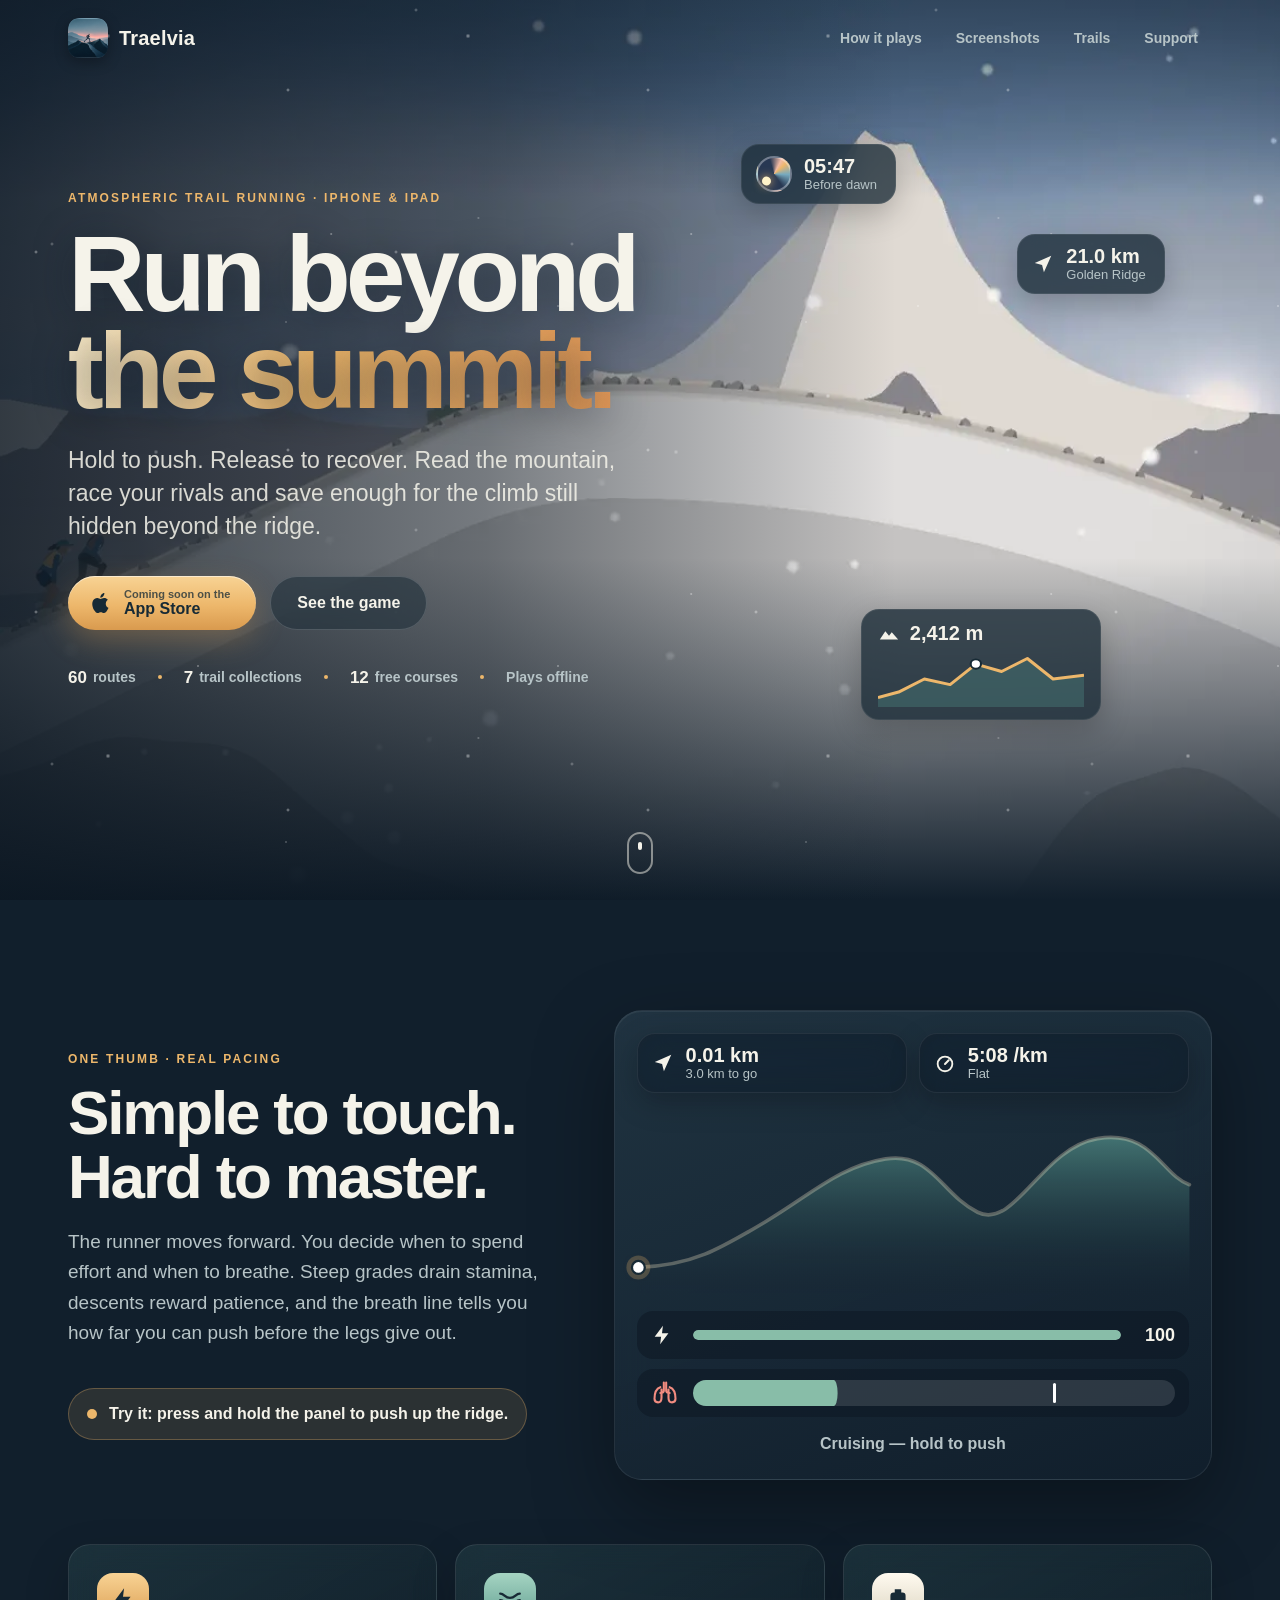
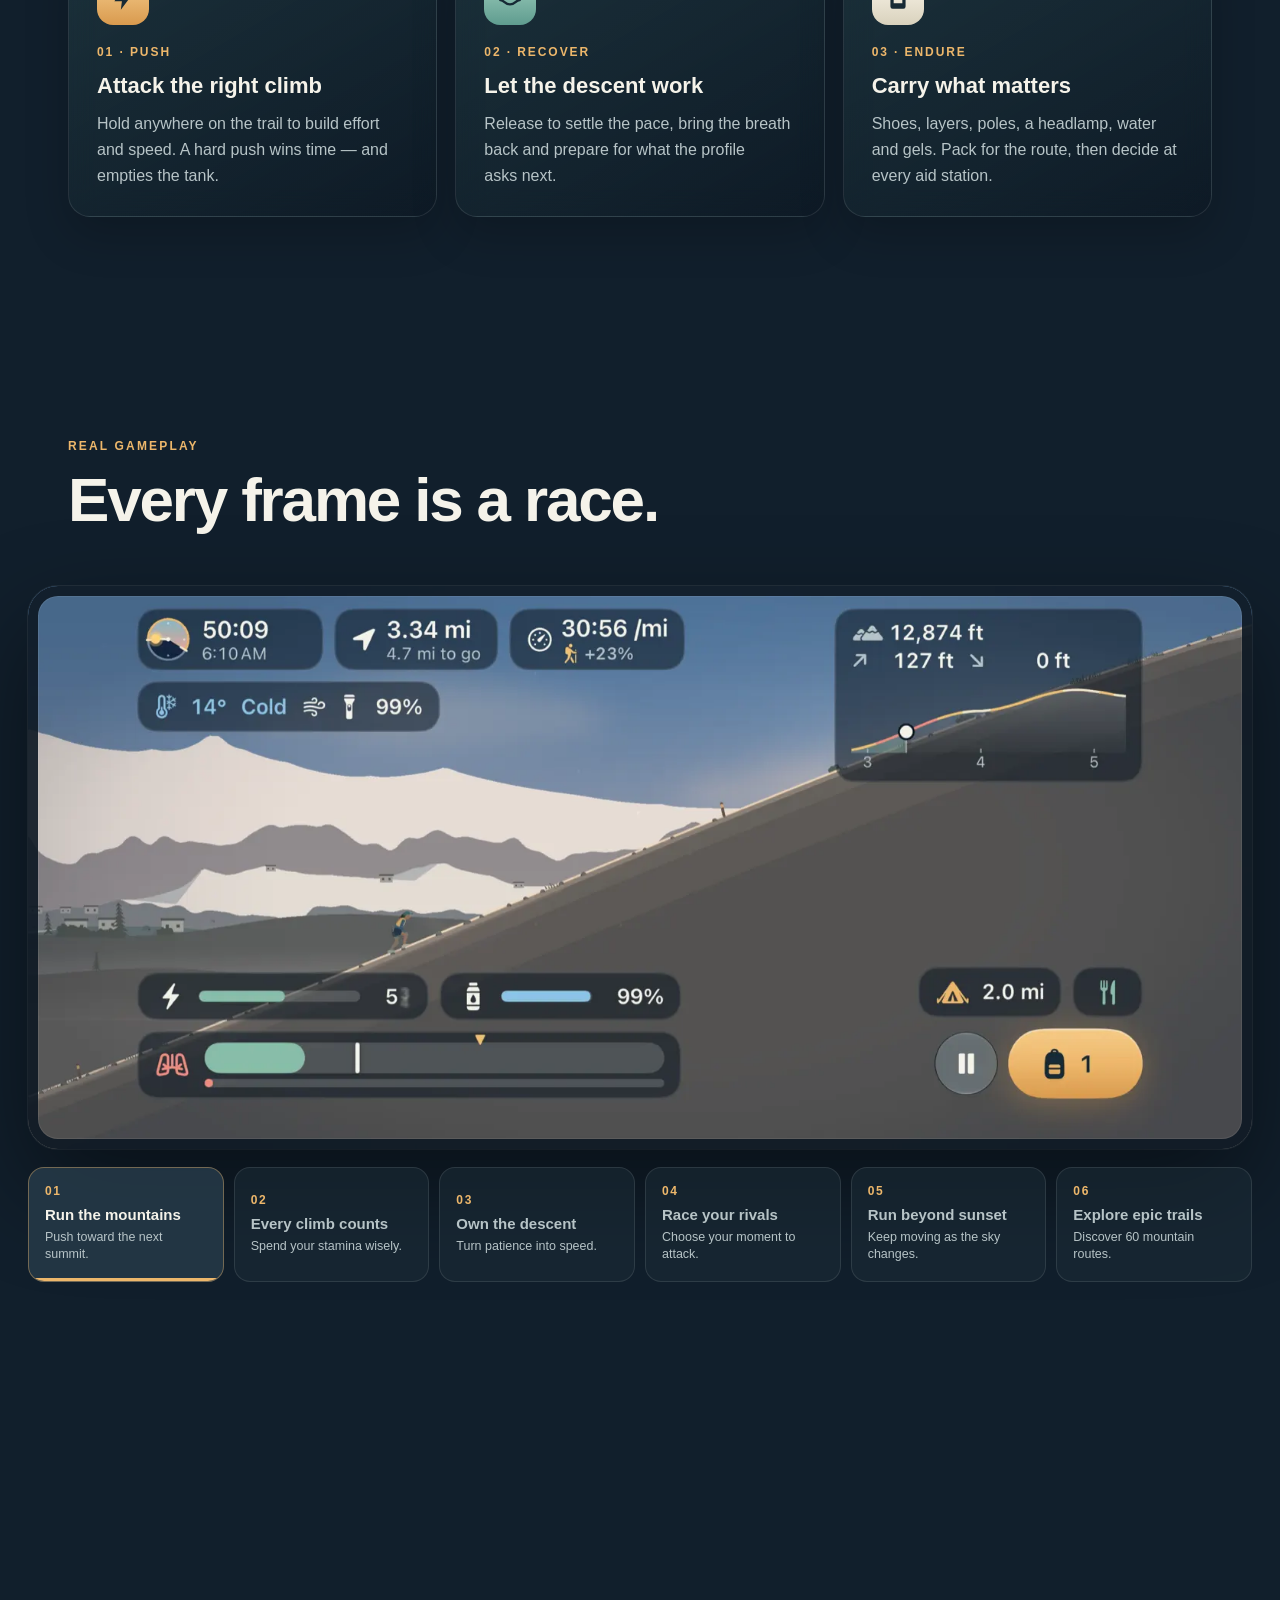
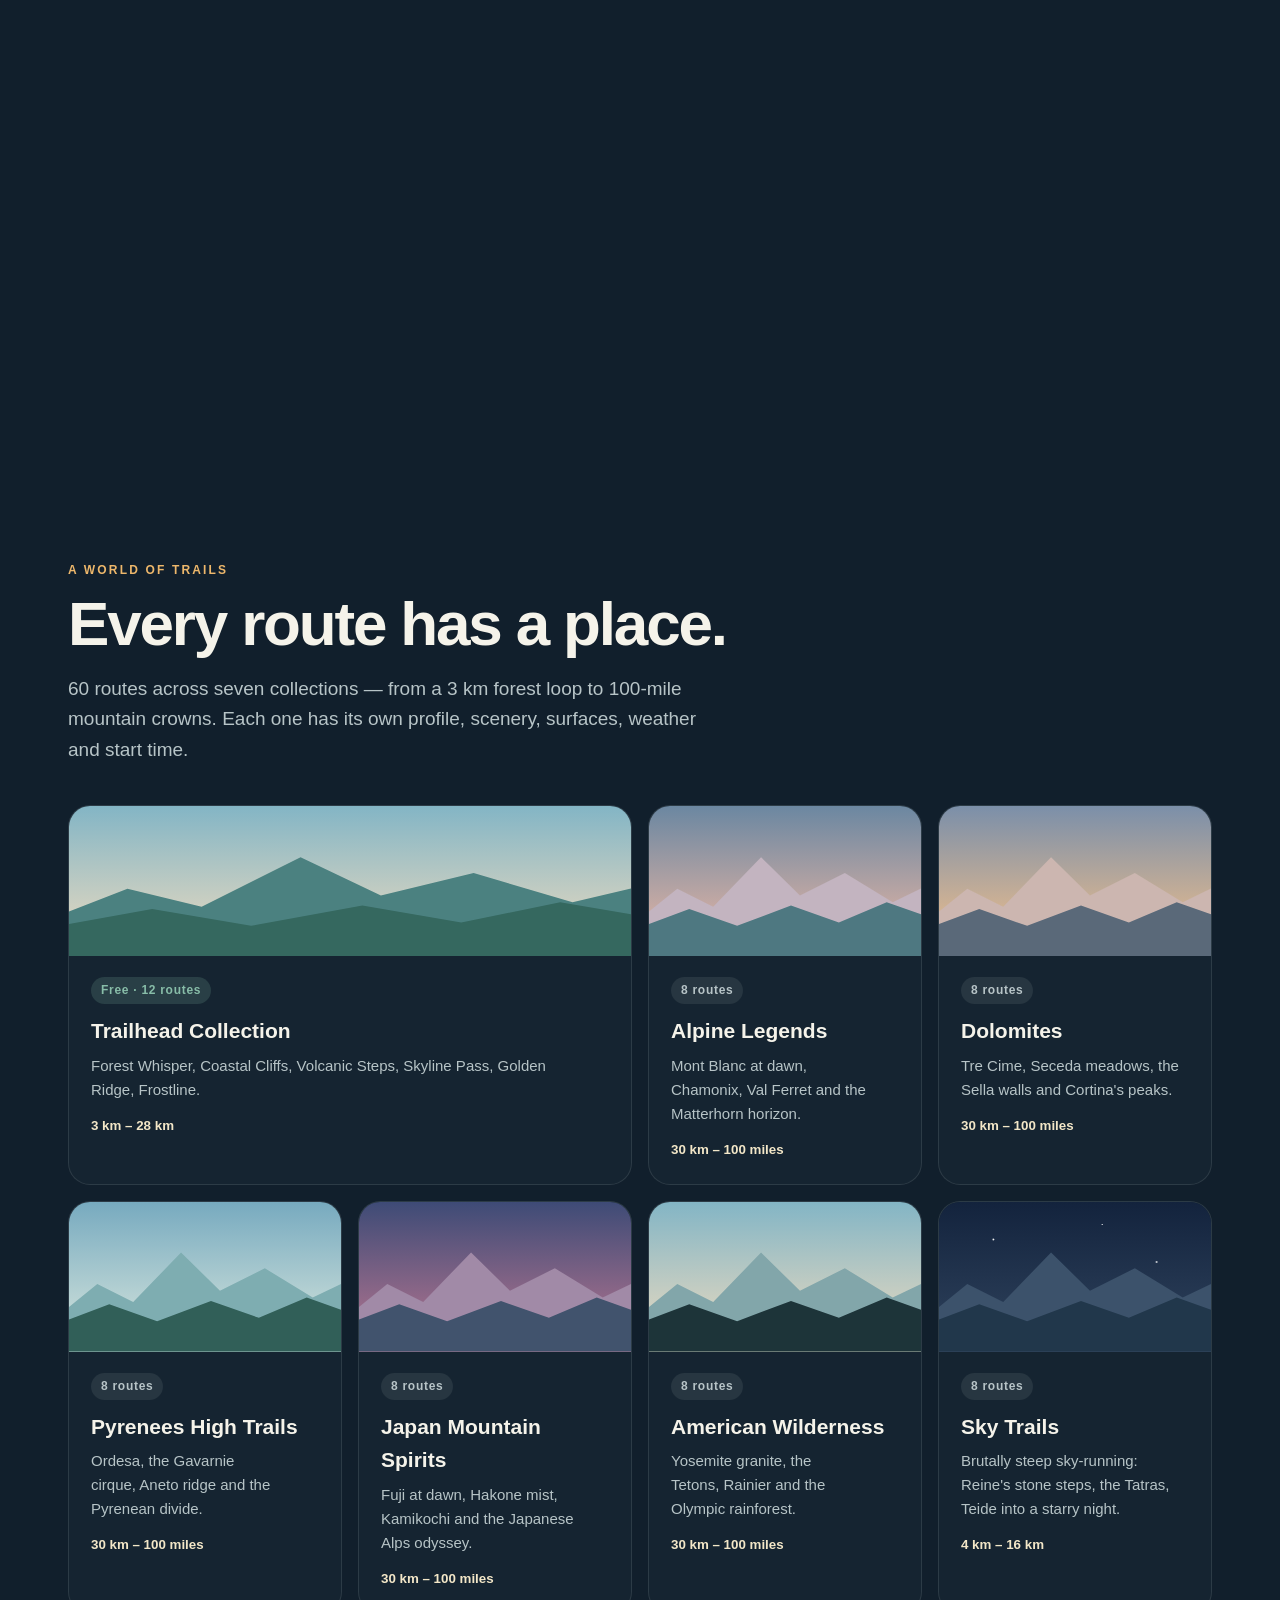
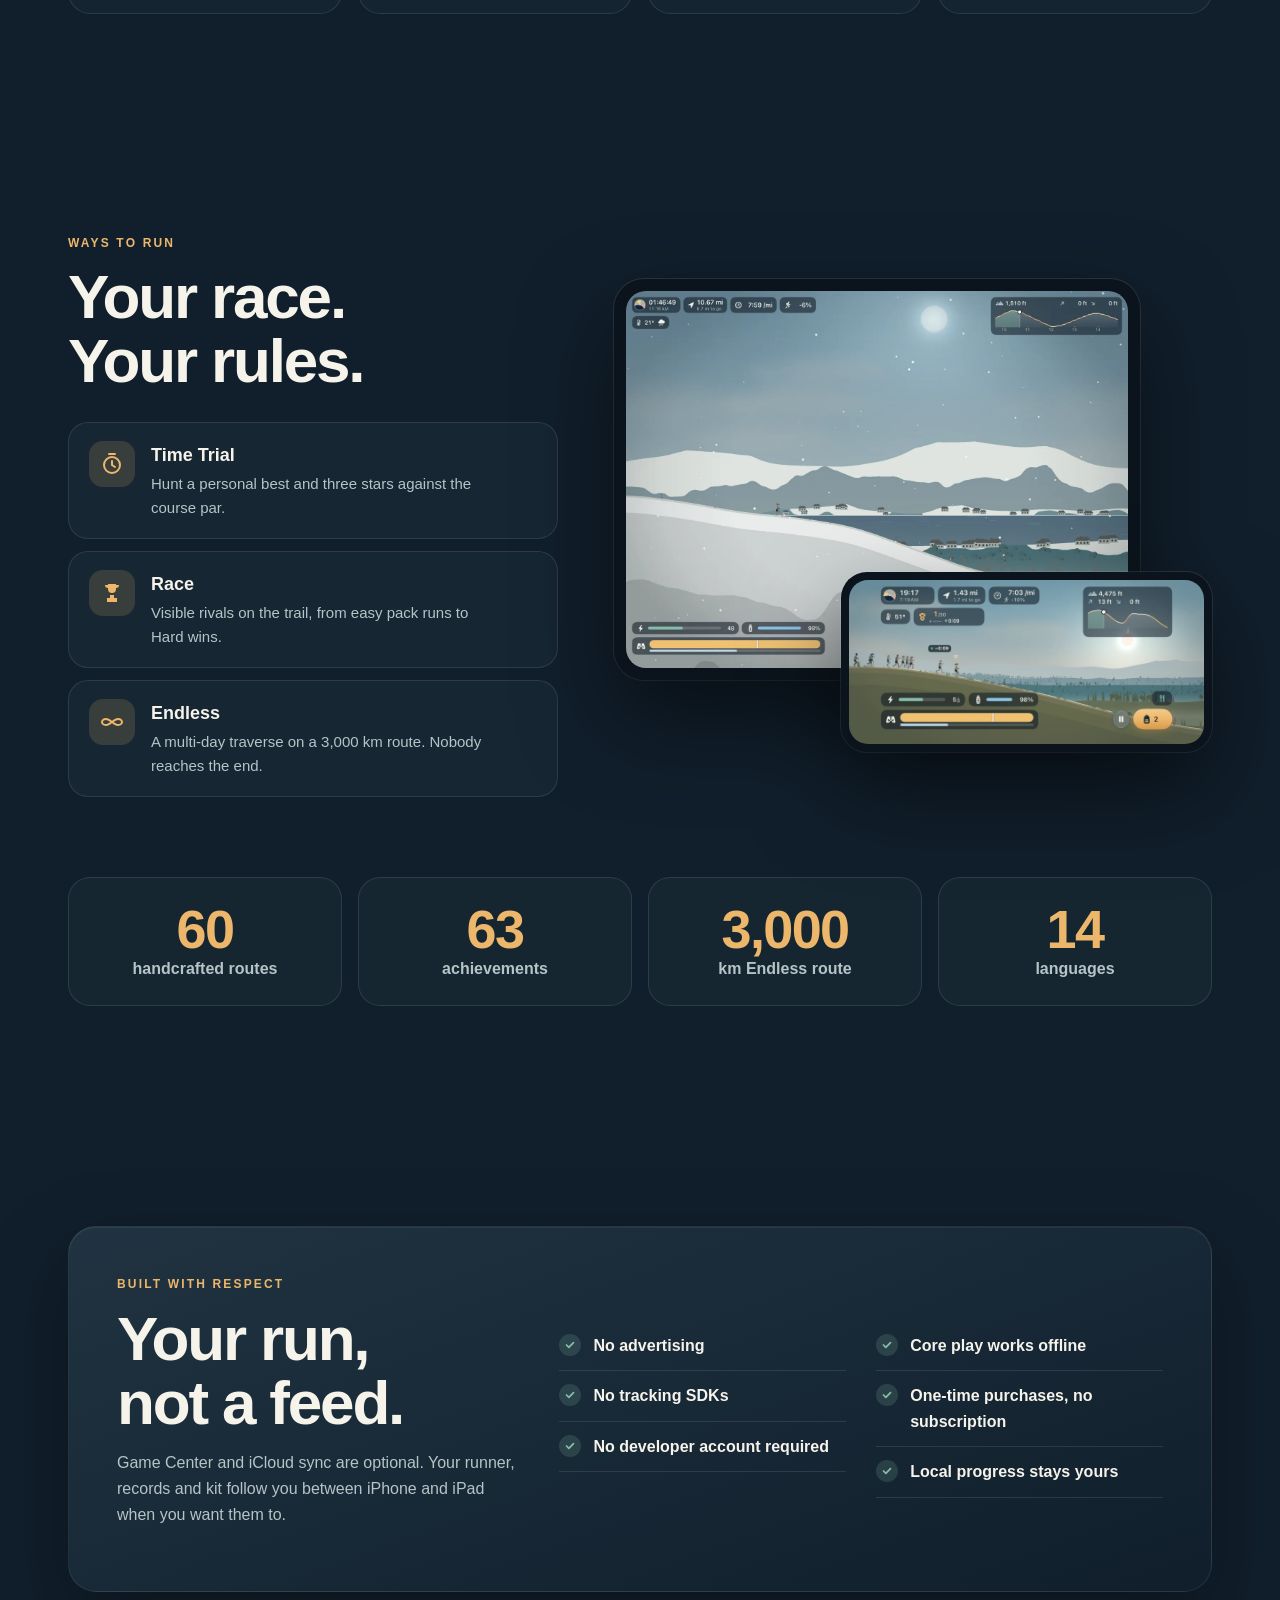
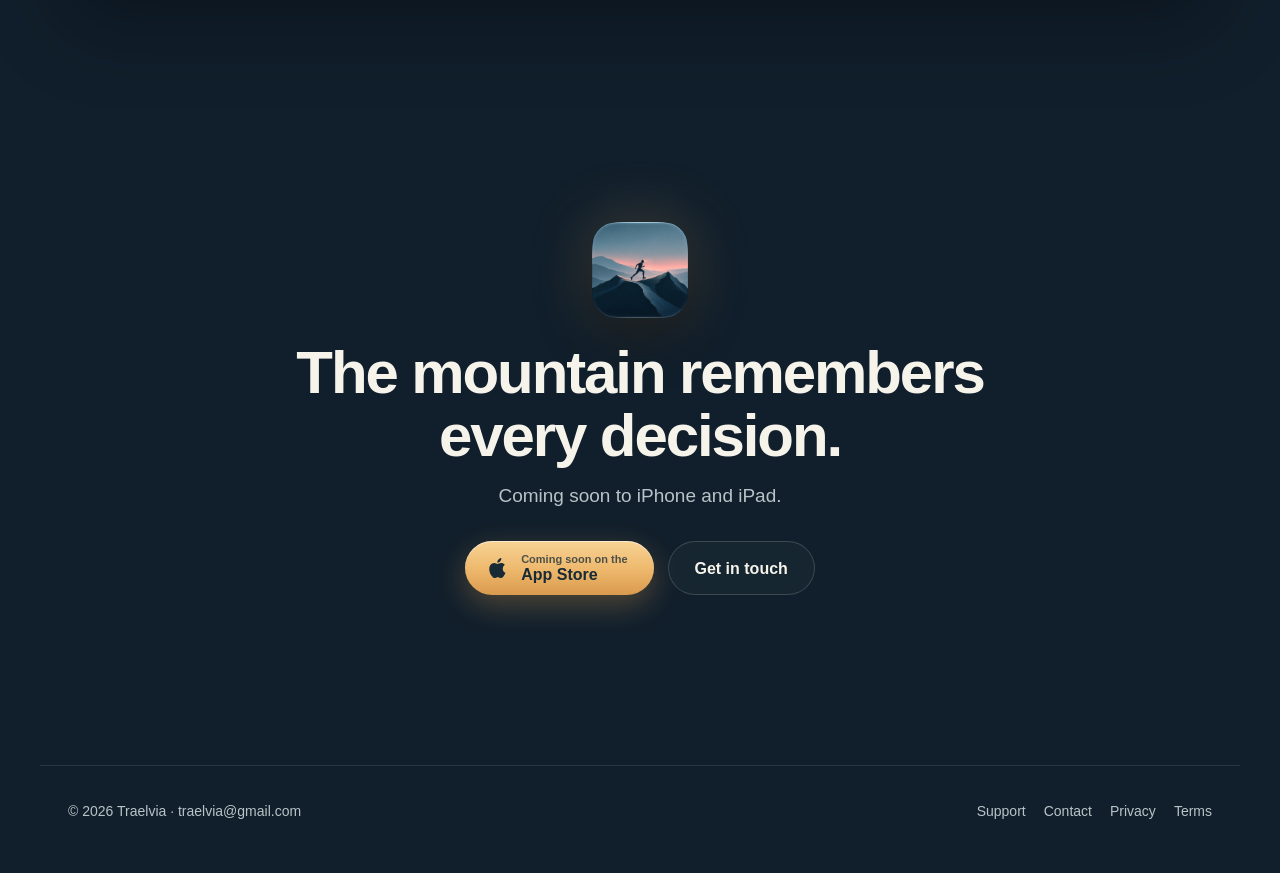
==== commit f8de494d: "Add files via upload" ====
--- a/index.html
+++ b/index.html
@@ -1 +1,286 @@
-<!doctype html><html lang="en"><head><meta charset="utf-8"><meta name="viewport" content="width=device-width,initial-scale=1"><title>Traelvia — Run Beyond the Summit</title><meta name="description" content="An atmospheric trail-running game for iPhone and iPad. Read the mountain, manage your effort and run beyond the summit."><link rel="canonical" href="https://traelvia.github.io/"><meta name="theme-color" content="#111f2c"><meta property="og:type" content="website"><meta property="og:site_name" content="Traelvia"><meta property="og:url" content="https://traelvia.github.io/"><meta property="og:title" content="Traelvia — Run Beyond the Summit"><meta property="og:description" content="One thumb. Vast mountains. Every climb is a decision."><meta property="og:image" content="https://traelvia.github.io/icon.png"><link rel="icon" href="icon.png"><link rel="stylesheet" href="styles.css"><script src="site.js" defer></script><script type="application/ld+json">{"@context":"https://schema.org","@type":"SoftwareApplication","name":"Traelvia","operatingSystem":"iOS, iPadOS","applicationCategory":"GameApplication","url":"https://traelvia.github.io/"}</script></head><body><a class="skip" href="#main">Skip to content</a><header class="hero"><nav class="nav" aria-label="Primary"><a class="brand" href="./"><img src="icon.png" alt=""><span>Traelvia</span></a><ul><li><a href="#game">The game</a></li><li><a href="#world">World</a></li><li><a href="support.html">Support</a></li><li><a href="privacy.html">Privacy</a></li></ul></nav><div class="stars"></div><div class="sun"></div><div class="hero-inner"><div class="kicker">Atmospheric trail running</div><h1>Run beyond <em>the summit.</em></h1><p class="lead">A quiet, tactical journey through vast mountain landscapes. Hold to push. Release to recover. Save enough for the climb still hidden beyond the ridge.</p><div class="actions"><span class="button">Coming soon on the App Store</span><span class="note">iPhone &amp; iPad · Plays offline</span></div></div><div class="ridges"></div></header><main id="main"><section class="section" id="game"><div class="eyebrow">The mountain is the game</div><h2>Simple to touch.<br>Hard to master.</h2><p class="section-lead">The runner moves forward. You decide when to spend effort, when to breathe, and what to carry. Terrain, weather, darkness and distance turn one gesture into a real race strategy.</p><div class="features"><article class="card"><span class="number">01 · PUSH</span><h3>Attack the right climb</h3><p>Hold anywhere on the trail to build effort and speed. A hard push can win time—and empty the tank.</p></article><article class="card"><span class="number">02 · RECOVER</span><h3>Let the descent work</h3><p>Release to settle the pace, restore breath and prepare for what the profile asks next.</p></article><article class="card"><span class="number">03 · ENDURE</span><h3>Carry what matters</h3><p>Choose shoes, layers, poles, water and nutrition for the route instead of relying on one perfect loadout.</p></article></div></section><section class="section"><div class="trail-story"><div class="profile glass" aria-label="Stylized mountain route profile"><div class="metric"><span><strong>21 km</strong>Golden Ridge</span><span><strong>04:30</strong>Start before dawn</span></div></div><div><div class="eyebrow">A whole mountain day</div><h2>Start under stars. Finish in sunlight.</h2><p class="section-lead">Long routes pass through night, sunrise, changing weather and high country. The view changes because the race changes.</p><ul class="story-list"><li>Layered forests, ridges, valleys, fog and alpine passes</li><li>Visible rivals, aid stations and route-specific conditions</li><li>52 routes across six mountain collections</li></ul></div></div></section><section class="world" id="world"><div class="section"><div class="eyebrow">A world of trails</div><h2>Every route has a place.</h2><p class="section-lead">From ancient lowland forest to coastal cliffs, volcanic steps, glacier lookouts and a sea of clouds—each course has its own terrain, light and rhythm.</p><div class="route-row"><article class="route card"><small>Forest</small><h3>Forest Whisper</h3><p>Old-growth trees, soft ground and a quiet green horizon.</p></article><article class="route card"><small>Atlantic</small><h3>Coastal Cliffs</h3><p>Wind, deep-blue water and pale trail above the surf.</p></article><article class="route card"><small>High alpine</small><h3>Skyline Pass</h3><p>A pre-dawn climb toward snow, thin air and first light.</p></article><article class="route card"><small>Highlands</small><h3>Highland Mist</h3><p>Dark glens, wet trail and ridges disappearing into cloud.</p></article></div></div></section><section class="section"><div class="fair glass"><div><div class="eyebrow">Built with respect</div><h2>Your run, not a feed.</h2></div><ul><li>No advertising</li><li>No tracking SDKs</li><li>No developer account required</li><li>Core play works offline</li><li>Clear optional purchases</li><li>Local progress stays yours</li></ul></div></section></main><footer><span>© <span data-year>2026</span> Traelvia · <a href="mailto:traelvia@gmail.com">traelvia@gmail.com</a></span><nav><a href="support.html">Support</a><a href="contact.html">Contact</a><a href="privacy.html">Privacy</a><a href="terms.html">Terms</a></nav></footer></body></html>+<!doctype html>
+<html lang="en">
+<head>
+<meta charset="utf-8">
+<meta name="viewport" content="width=device-width,initial-scale=1,viewport-fit=cover">
+<title>Traelvia — Trail Running Through Mountains, Weather and Light</title>
+<meta name="description" content="An atmospheric trail-running game for iPhone and iPad. Hold to push, release to recover, read the mountain and race rivals across 60 routes from dawn into night.">
+<link rel="canonical" href="https://traelvia.github.io/">
+<meta name="theme-color" content="#111f2c">
+<meta property="og:type" content="website">
+<meta property="og:site_name" content="Traelvia">
+<meta property="og:url" content="https://traelvia.github.io/">
+<meta property="og:title" content="Traelvia — Run beyond the summit">
+<meta property="og:description" content="One thumb. Vast mountains. Every climb is a decision.">
+<meta property="og:image" content="https://traelvia.github.io/media/og.jpg">
+<meta name="twitter:card" content="summary_large_image">
+<link rel="icon" href="icon.png">
+<link rel="apple-touch-icon" href="icon.png">
+<link rel="preload" as="image" href="media/hero-poster.webp" type="image/webp">
+<link rel="stylesheet" href="styles.css">
+<script src="site.js" defer></script>
+<script type="application/ld+json">{"@context":"https://schema.org","@type":"VideoGame","name":"Traelvia","alternateName":"Traelvia: Trail Running","operatingSystem":"iOS, iPadOS","applicationCategory":"GameApplication","gamePlatform":["iPhone","iPad"],"genre":["Sports","Strategy"],"url":"https://traelvia.github.io/","image":"https://traelvia.github.io/media/og.jpg"}</script>
+</head>
+<body class="home">
+<a class="skip" href="#main">Skip to content</a>
+
+<!-- Fixed, scroll-driven sky: the page moves from night through dawn and day into dusk as you scroll. -->
+<div class="sky" aria-hidden="true">
+  <div class="sky-stars"></div>
+  <div class="sky-sun"></div>
+  <div class="sky-fog"></div>
+  <svg class="sky-ridges" viewBox="0 0 1600 420" preserveAspectRatio="none">
+    <path class="ridge r1" d="M0 250L120 170 210 222 360 82 470 178 590 108 730 228 840 148 960 218 1090 48 1240 208 1350 148 1500 258 1600 220V420H0Z"/>
+    <path class="ridge r2" d="M0 310L110 240 230 280 390 160 490 250 620 190 760 300 900 210 1010 290 1140 170 1280 310 1390 250 1500 320 1600 290V420H0Z"/>
+    <path class="ridge r3" d="M0 360L150 300 240 334 370 264 500 344 600 294 730 358 860 274 1000 352 1120 286 1220 340 1350 280 1500 364 1600 340V420H0Z"/>
+  </svg>
+</div>
+
+<header class="site-nav" data-nav>
+  <nav class="nav" aria-label="Primary">
+    <a class="brand" href="./"><img src="icon.png" alt="" width="40" height="40"><span>Traelvia</span></a>
+    <ul>
+      <li><a href="#play">How it plays</a></li>
+      <li><a href="#gallery">Screenshots</a></li>
+      <li><a href="#world">Trails</a></li>
+      <li><a href="support.html">Support</a></li>
+    </ul>
+  </nav>
+</header>
+
+<section class="hero" aria-labelledby="hero-title">
+  <div class="hero-media" aria-hidden="true">
+    <picture>
+      <source srcset="media/hero-poster.webp" type="image/webp">
+      <img class="hero-poster" src="media/hero-poster.jpg" alt="" width="1920" height="824">
+    </picture>
+    <video class="hero-video" muted loop playsinline preload="none" data-hero-video data-src="media/hero.mp4"></video>
+    <div class="hero-shade"></div>
+    <div class="hero-snow"></div>
+  </div>
+
+  <!-- Decorative HUD chips that mirror the in-game run HUD. -->
+  <div class="hud-float" aria-hidden="true">
+    <div class="hud chip c1"><span class="dial"></span><span><b data-clock>05:42</b><small>Before dawn</small></span></div>
+    <div class="hud chip c2"><svg viewBox="0 0 24 24" class="ic"><path d="M3 11 21 3l-8 18-2-8-8-2Z"/></svg><span><b>21.0 km</b><small>Golden Ridge</small></span></div>
+    <div class="hud chip c3 profile-chip">
+      <span class="pc-head"><svg viewBox="0 0 24 24" class="ic"><path d="m2 18 6-9 4 5 3-4 7 8Z"/></svg><b>2,412 m</b></span>
+      <svg class="mini-profile" viewBox="0 0 200 60" preserveAspectRatio="none"><path class="mp-fill" d="M0 50 20 44 45 30 70 36 95 14 120 22 145 8 170 30 200 26V60H0Z"/><path class="mp-line" d="M0 50 20 44 45 30 70 36 95 14 120 22 145 8 170 30 200 26"/><circle class="mp-dot" cx="95" cy="14" r="5"/></svg>
+    </div>
+  </div>
+
+  <div class="hero-inner">
+    <p class="kicker">Atmospheric trail running · iPhone &amp; iPad</p>
+    <h1 id="hero-title">Run beyond <em>the summit.</em></h1>
+    <p class="lead">Hold to push. Release to recover. Read the mountain, race your rivals and save enough for the climb still hidden beyond the ridge.</p>
+    <div class="actions">
+      <span class="button store"><svg viewBox="0 0 24 24" class="ic" aria-hidden="true"><path d="M16.4 12.6c0-2.3 1.9-3.4 2-3.5-1.1-1.6-2.8-1.8-3.4-1.8-1.4-.1-2.8.9-3.5.9s-1.8-.9-3-.8c-1.5 0-3 .9-3.8 2.3-1.6 2.8-.4 7 1.2 9.3.8 1.1 1.7 2.4 2.9 2.3 1.2 0 1.6-.7 3-.7s1.8.7 3 .7c1.3 0 2.1-1.1 2.8-2.3.9-1.3 1.3-2.6 1.3-2.6s-2.5-1-2.5-3.8ZM14.1 5.8c.6-.8 1.1-1.9 1-3-.9 0-2.1.6-2.7 1.4-.6.7-1.1 1.8-1 2.9 1 .1 2.1-.5 2.7-1.3Z"/></svg><span><small>Coming soon on the</small>App Store</span></span>
+      <a class="button ghost" href="#gallery">See the game</a>
+    </div>
+    <ul class="hero-facts" aria-label="At a glance">
+      <li><b>60</b> routes</li>
+      <li><b>7</b> trail collections</li>
+      <li><b>12</b> free courses</li>
+      <li>Plays offline</li>
+    </ul>
+  </div>
+  <a class="scroll-cue" href="#play" aria-label="Scroll to how it plays"><span></span></a>
+</section>
+
+<main id="main">
+
+  <section class="section" id="play" aria-labelledby="play-title">
+    <div class="split">
+      <div>
+        <p class="eyebrow">One thumb · Real pacing</p>
+        <h2 id="play-title">Simple to touch.<br>Hard to master.</h2>
+        <p class="section-lead">The runner moves forward. You decide when to spend effort and when to breathe. Steep grades drain stamina, descents reward patience, and the breath line tells you how far you can push before the legs give out.</p>
+        <p class="try-hint"><span class="pulse-dot" aria-hidden="true"></span>Try it: press and hold the panel to push up the ridge.</p>
+      </div>
+
+      <!-- Interactive mini run: hold to push, release to recover. Mirrors the in-game HUD. -->
+      <div class="demo hud-panel" data-demo tabindex="0" role="application" aria-label="Pacing demo. Press and hold, or hold the space bar, to push the effort; release to recover.">
+        <div class="demo-top">
+          <div class="hud chip"><svg viewBox="0 0 24 24" class="ic"><path d="M3 11 21 3l-8 18-2-8-8-2Z"/></svg><span><b data-demo-dist>0.00 km</b><small data-demo-togo>3.0 km to go</small></span></div>
+          <div class="hud chip"><svg viewBox="0 0 24 24" class="ic"><circle cx="12" cy="13" r="8" fill="none" stroke="currentColor" stroke-width="2"/><path d="m12 13 4-4" stroke="currentColor" stroke-width="2.2" stroke-linecap="round"/></svg><span><b data-demo-pace>—</b><small data-demo-grade>Flat</small></span></div>
+        </div>
+        <svg class="demo-profile" viewBox="0 0 600 200" preserveAspectRatio="none" aria-hidden="true">
+          <defs>
+            <linearGradient id="demoFill" x1="0" y1="0" x2="0" y2="1"><stop offset="0" stop-color="#477b78" stop-opacity=".9"/><stop offset="1" stop-color="#172a35" stop-opacity="0"/></linearGradient>
+          </defs>
+          <path class="dp-fill" d="M0 170 C60 168 90 150 140 120 S220 60 270 52 330 90 370 110 440 40 500 30 570 70 600 80 V200 H0Z"/>
+          <path class="dp-line" data-demo-path d="M0 170 C60 168 90 150 140 120 S220 60 270 52 330 90 370 110 440 40 500 30 570 70 600 80"/>
+          <path class="dp-done" data-demo-done d="M0 170 C60 168 90 150 140 120 S220 60 270 52 330 90 370 110 440 40 500 30 570 70 600 80"/>
+          <g data-demo-runner><circle r="13" class="dp-halo"/><circle r="7" class="dp-dot"/></g>
+        </svg>
+        <div class="demo-bars">
+          <div class="bar-row"><svg viewBox="0 0 24 24" class="ic bolt"><path d="M13 2 4 14h7l-1 8 9-12h-7Z"/></svg><div class="bar"><i class="fill stamina" data-demo-stamina></i></div><b data-demo-stamina-n>100</b></div>
+          <div class="bar-row effort"><svg viewBox="0 0 24 24" class="ic lungs"><path d="M11 3v7c0 1-1 2-2 2H8M13 3v7c0 1 1 2 2 2h1M8 7C5 8 3 12 3 17c0 2 1 3 3 3s3-1 3-4V9M16 7c3 1 5 5 5 10 0 2-1 3-3 3s-3-1-3-4V9" fill="none" stroke="currentColor" stroke-width="1.8" stroke-linecap="round"/></svg><div class="bar tall"><i class="fill effort-fill" data-demo-effort></i><i class="breath" data-demo-breath></i></div></div>
+        </div>
+        <p class="demo-status" data-demo-status aria-live="polite">Hold to push</p>
+      </div>
+    </div>
+
+    <div class="features">
+      <article class="card">
+        <span class="badge-ic"><svg viewBox="0 0 24 24"><path d="M13 2 4 14h7l-1 8 9-12h-7Z"/></svg></span>
+        <span class="number">01 · Push</span>
+        <h3>Attack the right climb</h3>
+        <p>Hold anywhere on the trail to build effort and speed. A hard push wins time — and empties the tank.</p>
+      </article>
+      <article class="card">
+        <span class="badge-ic teal"><svg viewBox="0 0 24 24"><path d="M3 7c4 0 4 4 9 4s5-4 9-4M3 13c4 0 4 4 9 4s5-4 9-4" fill="none" stroke="currentColor" stroke-width="2.2" stroke-linecap="round"/></svg></span>
+        <span class="number">02 · Recover</span>
+        <h3>Let the descent work</h3>
+        <p>Release to settle the pace, bring the breath back and prepare for what the profile asks next.</p>
+      </article>
+      <article class="card">
+        <span class="badge-ic cream"><svg viewBox="0 0 24 24"><path d="M9 3h6v3h1a3 3 0 0 1 3 3v10a2 2 0 0 1-2 2H7a2 2 0 0 1-2-2V9a3 3 0 0 1 3-3h1Zm-1 10v3h8v-3Z"/></svg></span>
+        <span class="number">03 · Endure</span>
+        <h3>Carry what matters</h3>
+        <p>Shoes, layers, poles, a headlamp, water and gels. Pack for the route, then decide at every aid station.</p>
+      </article>
+    </div>
+  </section>
+
+  <section class="gallery-wrap" id="gallery" aria-labelledby="gallery-title">
+    <div class="section narrow-top">
+      <p class="eyebrow">Real gameplay</p>
+      <h2 id="gallery-title">Every frame is a race.</h2>
+    </div>
+    <div class="gallery" data-gallery>
+      <div class="stage">
+        <figure class="shot is-active" data-shot>
+          <picture><source srcset="media/01-run-the-mountains.webp" type="image/webp"><img src="media/01-run-the-mountains.jpg" alt="A runner climbing a long snowy ridge at dawn, with the run HUD showing time, distance, pace, temperature, elevation profile, stamina and water." width="1600" height="736" loading="lazy" decoding="async"></picture>
+        </figure>
+        <figure class="shot" data-shot>
+          <picture><source srcset="media/02-every-climb-counts.webp" type="image/webp"><img src="media/02-every-climb-counts.jpg" alt="A steep climb where stamina runs low and the effort bar decides the pace." width="1600" height="736" loading="lazy" decoding="async"></picture>
+        </figure>
+        <figure class="shot" data-shot>
+          <picture><source srcset="media/03-own-the-descent.webp" type="image/webp"><img src="media/03-own-the-descent.jpg" alt="A runner with a headlamp descending at dusk beneath a volcano above a sea of mist." width="1600" height="736" loading="lazy" decoding="async"></picture>
+        </figure>
+        <figure class="shot" data-shot>
+          <picture><source srcset="media/04-race-your-rivals.webp" type="image/webp"><img src="media/04-race-your-rivals.jpg" alt="Leading a field of thirty rivals along a forest ridge above a lake in morning sun." width="1600" height="736" loading="lazy" decoding="async"></picture>
+        </figure>
+        <figure class="shot" data-shot>
+          <picture><source srcset="media/05-run-beyond-sunset.webp" type="image/webp"><img src="media/05-run-beyond-sunset.jpg" alt="A night run along the coast under the moon, lit by a headlamp." width="1600" height="736" loading="lazy" decoding="async"></picture>
+        </figure>
+        <figure class="shot" data-shot>
+          <picture><source srcset="media/06-explore-epic-trails.webp" type="image/webp"><img src="media/06-explore-epic-trails.jpg" alt="Running through falling snow past a frozen fjord and a village of small cabins." width="1600" height="736" loading="lazy" decoding="async"></picture>
+        </figure>
+      </div>
+      <div class="gallery-tabs" role="tablist" aria-label="Screenshots">
+        <button role="tab" aria-selected="true" data-tab><span class="t-n">01</span><b>Run the mountains</b><small>Push toward the next summit.</small><i class="t-progress"></i></button>
+        <button role="tab" aria-selected="false" data-tab><span class="t-n">02</span><b>Every climb counts</b><small>Spend your stamina wisely.</small><i class="t-progress"></i></button>
+        <button role="tab" aria-selected="false" data-tab><span class="t-n">03</span><b>Own the descent</b><small>Turn patience into speed.</small><i class="t-progress"></i></button>
+        <button role="tab" aria-selected="false" data-tab><span class="t-n">04</span><b>Race your rivals</b><small>Choose your moment to attack.</small><i class="t-progress"></i></button>
+        <button role="tab" aria-selected="false" data-tab><span class="t-n">05</span><b>Run beyond sunset</b><small>Keep moving as the sky changes.</small><i class="t-progress"></i></button>
+        <button role="tab" aria-selected="false" data-tab><span class="t-n">06</span><b>Explore epic trails</b><small>Discover 60 mountain routes.</small><i class="t-progress"></i></button>
+      </div>
+    </div>
+  </section>
+
+  <section class="section" aria-labelledby="day-title">
+    <div class="day">
+      <div class="day-copy reveal">
+        <p class="eyebrow">A whole mountain day</p>
+        <h2 id="day-title">Start under stars.<br>Finish in sunlight.</h2>
+        <p class="section-lead">Long routes run through night, sunrise, changing weather and high country. The view changes because the race changes.</p>
+      </div>
+      <ol class="timeline">
+        <li class="reveal t-night"><span class="t-time">04:30</span><b>Night</b><p>Headlamp on. Running in the dark without a good light costs stamina.</p></li>
+        <li class="reveal t-dawn"><span class="t-time">06:10</span><b>Dawn</b><p>Pink light reaches the peaks. Cold air, frost on the high ground.</p></li>
+        <li class="reveal t-day"><span class="t-time">11:15</span><b>Midday</b><p>Heat builds on exposed climbs. Water matters more than speed.</p></li>
+        <li class="reveal t-dusk"><span class="t-time">19:45</span><b>Dusk</b><p>Mist settles in the valleys as the last climb turns gold.</p></li>
+      </ol>
+    </div>
+    <div class="conditions reveal" aria-label="Course conditions">
+      <span class="hud chip sm"><svg viewBox="0 0 24 24" class="ic"><path d="M12 3v11M9 17a3 3 0 1 0 6 0c0-1.2-.7-2.2-1.6-2.7V5a1.4 1.4 0 0 0-2.8 0v9.3A3 3 0 0 0 9 17Z" fill="none" stroke="currentColor" stroke-width="1.8"/></svg>Heat &amp; cold</span>
+      <span class="hud chip sm"><svg viewBox="0 0 24 24" class="ic"><path d="M7 15a4 4 0 1 1 1-7.9A5 5 0 0 1 18 9a3 3 0 0 1 0 6Zm1 3-1 2m5-2-1 2m5-2-1 2" fill="none" stroke="currentColor" stroke-width="1.8" stroke-linecap="round"/></svg>Rain &amp; snow</span>
+      <span class="hud chip sm"><svg viewBox="0 0 24 24" class="ic"><path d="M3 9h11a3 3 0 1 0-3-3M3 14h15a3 3 0 1 1-3 3M3 19h6" fill="none" stroke="currentColor" stroke-width="1.8" stroke-linecap="round"/></svg>Wind &amp; gusts</span>
+      <span class="hud chip sm"><svg viewBox="0 0 24 24" class="ic"><path d="m2 19 7-11 4 6 3-4 6 9Z"/></svg>Altitude</span>
+      <span class="hud chip sm"><svg viewBox="0 0 24 24" class="ic"><path d="M4 20c2-6 5-9 8-9s6 3 8 9M8 7h8" fill="none" stroke="currentColor" stroke-width="1.8" stroke-linecap="round"/></svg>Rock, mud &amp; ice</span>
+      <span class="hud chip sm"><svg viewBox="0 0 24 24" class="ic"><path d="M10 3h4v3l2 2v12a1 1 0 0 1-1 1H9a1 1 0 0 1-1-1V8l2-2Z"/></svg>Water &amp; gels</span>
+    </div>
+  </section>
+
+  <section class="section" id="world" aria-labelledby="world-title">
+    <p class="eyebrow">A world of trails</p>
+    <h2 id="world-title">Every route has a place.</h2>
+    <p class="section-lead">60 routes across seven collections — from a 3 km forest loop to 100-mile mountain crowns. Each one has its own profile, scenery, surfaces, weather and start time.</p>
+    <div class="packs">
+      <article class="pack p-trailhead reveal"><div class="pack-art" aria-hidden="true"></div><div class="pack-body"><span class="tag free">Free · 12 routes</span><h3>Trailhead Collection</h3><p>Forest Whisper, Coastal Cliffs, Volcanic Steps, Skyline Pass, Golden Ridge, Frostline.</p><small>3 km – 28 km</small></div></article>
+      <article class="pack p-alpine reveal"><div class="pack-art" aria-hidden="true"></div><div class="pack-body"><span class="tag">8 routes</span><h3>Alpine Legends</h3><p>Mont Blanc at dawn, Chamonix, Val Ferret and the Matterhorn horizon.</p><small>30 km – 100 miles</small></div></article>
+      <article class="pack p-dolomites reveal"><div class="pack-art" aria-hidden="true"></div><div class="pack-body"><span class="tag">8 routes</span><h3>Dolomites</h3><p>Tre Cime, Seceda meadows, the Sella walls and Cortina's peaks.</p><small>30 km – 100 miles</small></div></article>
+      <article class="pack p-pyrenees reveal"><div class="pack-art" aria-hidden="true"></div><div class="pack-body"><span class="tag">8 routes</span><h3>Pyrenees High Trails</h3><p>Ordesa, the Gavarnie cirque, Aneto ridge and the Pyrenean divide.</p><small>30 km – 100 miles</small></div></article>
+      <article class="pack p-japan reveal"><div class="pack-art" aria-hidden="true"></div><div class="pack-body"><span class="tag">8 routes</span><h3>Japan Mountain Spirits</h3><p>Fuji at dawn, Hakone mist, Kamikochi and the Japanese Alps odyssey.</p><small>30 km – 100 miles</small></div></article>
+      <article class="pack p-america reveal"><div class="pack-art" aria-hidden="true"></div><div class="pack-body"><span class="tag">8 routes</span><h3>American Wilderness</h3><p>Yosemite granite, the Tetons, Rainier and the Olympic rainforest.</p><small>30 km – 100 miles</small></div></article>
+      <article class="pack p-sky reveal"><div class="pack-art" aria-hidden="true"></div><div class="pack-body"><span class="tag">8 routes</span><h3>Sky Trails</h3><p>Brutally steep sky-running: Reine's stone steps, the Tatras, Teide into a starry night.</p><small>4 km – 16 km</small></div></article>
+    </div>
+  </section>
+
+  <section class="section" aria-labelledby="modes-title">
+    <div class="modes-grid">
+      <div class="reveal">
+        <p class="eyebrow">Ways to run</p>
+        <h2 id="modes-title">Your race. Your rules.</h2>
+        <div class="modes">
+          <div class="mode"><span class="mode-ic"><svg viewBox="0 0 24 24"><circle cx="12" cy="13" r="8" fill="none" stroke="currentColor" stroke-width="2"/><path d="M12 9v4l3 2M9 2h6" fill="none" stroke="currentColor" stroke-width="2" stroke-linecap="round"/></svg></span><div><b>Time Trial</b><p>Hunt a personal best and three stars against the course par.</p></div></div>
+          <div class="mode"><span class="mode-ic"><svg viewBox="0 0 24 24"><path d="M8 3h8v5a4 4 0 0 1-8 0Zm-3 1h3v3a3 3 0 0 1-3-3Zm14 0h-3v3a3 3 0 0 0 3-3ZM10 14h4v3h3v4H7v-4h3Z"/></svg></span><div><b>Race</b><p>Visible rivals on the trail, from easy pack runs to Hard wins.</p></div></div>
+          <div class="mode"><span class="mode-ic"><svg viewBox="0 0 24 24"><path d="M6 9c-3 0-4 2-4 3s1 3 4 3c4 0 8-6 12-6 3 0 4 2 4 3s-1 3-4 3c-4 0-8-6-12-6Z" fill="none" stroke="currentColor" stroke-width="2"/></svg></span><div><b>Endless</b><p>A multi-day traverse on a 3,000 km route. Nobody reaches the end.</p></div></div>
+        </div>
+      </div>
+      <div class="devices reveal">
+        <figure class="device ipad">
+          <picture><source srcset="media/ipad-explore.webp" type="image/webp"><img src="media/ipad-explore.jpg" alt="Traelvia running on iPad in a snowy Arctic landscape." width="1400" height="1050" loading="lazy" decoding="async"></picture>
+        </figure>
+        <figure class="device iphone">
+          <picture><source srcset="media/04-race-your-rivals.webp" type="image/webp"><img src="media/04-race-your-rivals.jpg" alt="" width="1600" height="736" loading="lazy" decoding="async"></picture>
+        </figure>
+      </div>
+    </div>
+    <ul class="stats reveal" aria-label="Traelvia in numbers">
+      <li><b data-count="60">60</b><span>handcrafted routes</span></li>
+      <li><b data-count="63">63</b><span>achievements</span></li>
+      <li><b data-count="3000">3,000</b><span>km Endless route</span></li>
+      <li><b data-count="14">14</b><span>languages</span></li>
+    </ul>
+  </section>
+
+  <section class="section" aria-labelledby="fair-title">
+    <div class="fair hud-panel reveal">
+      <div>
+        <p class="eyebrow">Built with respect</p>
+        <h2 id="fair-title">Your run,<br>not a feed.</h2>
+        <p class="muted">Game Center and iCloud sync are optional. Your runner, records and kit follow you between iPhone and iPad when you want them to.</p>
+      </div>
+      <ul>
+        <li>No advertising</li>
+        <li>No tracking SDKs</li>
+        <li>No developer account required</li>
+        <li>Core play works offline</li>
+        <li>One-time purchases, no subscription</li>
+        <li>Local progress stays yours</li>
+      </ul>
+    </div>
+  </section>
+
+  <section class="finale" aria-labelledby="finale-title">
+    <div class="finale-inner reveal">
+      <img src="icon.png" alt="" width="96" height="96" class="finale-icon">
+      <h2 id="finale-title">The mountain remembers<br>every decision.</h2>
+      <p class="section-lead">Coming soon to iPhone and iPad.</p>
+      <div class="actions center">
+        <span class="button store"><svg viewBox="0 0 24 24" class="ic" aria-hidden="true"><path d="M16.4 12.6c0-2.3 1.9-3.4 2-3.5-1.1-1.6-2.8-1.8-3.4-1.8-1.4-.1-2.8.9-3.5.9s-1.8-.9-3-.8c-1.5 0-3 .9-3.8 2.3-1.6 2.8-.4 7 1.2 9.3.8 1.1 1.7 2.4 2.9 2.3 1.2 0 1.6-.7 3-.7s1.8.7 3 .7c1.3 0 2.1-1.1 2.8-2.3.9-1.3 1.3-2.6 1.3-2.6s-2.5-1-2.5-3.8ZM14.1 5.8c.6-.8 1.1-1.9 1-3-.9 0-2.1.6-2.7 1.4-.6.7-1.1 1.8-1 2.9 1 .1 2.1-.5 2.7-1.3Z"/></svg><span><small>Coming soon on the</small>App Store</span></span>
+        <a class="button ghost" href="contact.html">Get in touch</a>
+      </div>
+    </div>
+  </section>
+</main>
+
+<footer>
+  <span>© <span data-year>2026</span> Traelvia · <a href="mailto:traelvia@gmail.com">traelvia@gmail.com</a></span>
+  <nav aria-label="Footer"><a href="support.html">Support</a><a href="contact.html">Contact</a><a href="privacy.html">Privacy</a><a href="terms.html">Terms</a></nav>
+</footer>
+</body>
+</html>
--- a/styles.css
+++ b/styles.css
@@ -1 +1,472 @@
-:root{--ink:#172a35;--night:#111f2c;--scrim:#0c1722;--cream:#f5f3ea;--muted:#b7c4c7;--amber:#edb76b;--amber-deep:#d99a4e;--pine:#477b78;--trail:#f3e7c8;--success:#88bda8;--line:rgba(255,255,255,.13);--panel:rgba(17,31,44,.72);--max:1180px;color-scheme:dark}*{box-sizing:border-box}html{scroll-behavior:smooth;-webkit-text-size-adjust:100%}body{margin:0;background:var(--night);color:var(--cream);font:16px/1.65 -apple-system,BlinkMacSystemFont,"SF Pro Text","Segoe UI",sans-serif}body:before{content:"";position:fixed;inset:0;pointer-events:none;background:radial-gradient(circle at 80% 5%,rgba(237,183,107,.11),transparent 25%),linear-gradient(180deg,transparent 65%,rgba(71,123,120,.07));z-index:-1}a{color:var(--trail);text-underline-offset:3px}a:hover{color:var(--amber)}img{max-width:100%}.skip{position:absolute;left:16px;top:-80px;z-index:20;padding:10px 14px;background:var(--cream);color:var(--ink);border-radius:12px}.skip:focus{top:12px}.nav{max-width:var(--max);margin:auto;padding:20px 28px;display:flex;align-items:center;gap:28px;position:relative;z-index:5}.brand{display:flex;align-items:center;gap:11px;color:var(--cream);font-size:20px;font-weight:850;text-decoration:none;letter-spacing:.01em}.brand img{width:42px;height:42px}.nav ul{display:flex;gap:22px;list-style:none;margin:0 0 0 auto;padding:0}.nav a:not(.brand){color:var(--muted);text-decoration:none;font-weight:650;font-size:14px}.nav a:hover,.nav a[aria-current=page]{color:var(--cream)}.hero{min-height:720px;position:relative;overflow:hidden;background:linear-gradient(180deg,#172a35 0%,#2f5360 42%,#c48e61 75%,#172a35 100%)}.stars{position:absolute;inset:0 0 40%;opacity:.55;background-image:radial-gradient(#fff 1px,transparent 1px);background-size:69px 69px;mask-image:linear-gradient(#000,transparent)}.sun{position:absolute;width:180px;height:180px;border-radius:50%;right:10%;top:145px;background:radial-gradient(circle,#fff7dd 0 31%,rgba(237,183,107,.53) 32% 55%,transparent 57%);filter:blur(.2px)}.ridges{position:absolute;left:0;right:0;bottom:0;width:100%;height:62%;background:url(ridge.svg) bottom/100% 100% no-repeat}.hero-inner{max-width:var(--max);margin:auto;padding:110px 28px 250px;position:relative;z-index:2}.kicker,.eyebrow{color:var(--amber);font-size:12px;font-weight:850;letter-spacing:.18em;text-transform:uppercase}.hero h1{font-size:clamp(52px,8vw,104px);line-height:.92;letter-spacing:-.055em;margin:18px 0 24px;max-width:10ch}.hero h1 em{color:var(--amber);font-style:normal}.lead{font-size:clamp(19px,2.2vw,25px);line-height:1.45;color:rgba(245,243,234,.82);max-width:620px;margin:0 0 30px}.actions{display:flex;align-items:center;gap:14px;flex-wrap:wrap}.button{display:inline-flex;align-items:center;justify-content:center;min-height:52px;padding:0 24px;border-radius:999px;background:linear-gradient(#f6cc88,var(--amber),var(--amber-deep));color:var(--ink);font-weight:800;text-decoration:none;box-shadow:0 8px 25px rgba(217,154,78,.25)}.button:hover{color:var(--ink);filter:brightness(1.07)}.button.ghost{background:rgba(12,23,34,.42);color:var(--cream);border:1px solid var(--line);box-shadow:none;backdrop-filter:blur(12px)}.note{color:var(--muted);font-size:14px}main{overflow:hidden}.section{max-width:var(--max);margin:auto;padding:92px 28px}.section h2,.page h1{font-size:clamp(34px,5vw,58px);line-height:1.06;letter-spacing:-.035em;margin:10px 0 18px}.section-lead{color:var(--muted);font-size:19px;max-width:690px;margin:0 0 42px}.features{display:grid;grid-template-columns:repeat(3,1fr);gap:18px}.card,.glass{background:linear-gradient(145deg,rgba(71,123,120,.18),rgba(12,23,34,.48));border:1px solid var(--line);border-radius:24px;box-shadow:0 18px 45px rgba(0,0,0,.18);backdrop-filter:blur(14px)}.card{padding:28px}.card .number{color:var(--amber);font-size:13px;font-weight:850;letter-spacing:.15em}.card h3{font-size:22px;margin:10px 0 8px}.card p{color:var(--muted);margin:0}.trail-story{display:grid;grid-template-columns:1fr 1fr;gap:48px;align-items:center}.profile{min-height:370px;position:relative;overflow:hidden;padding:34px}.profile:before{content:"";position:absolute;inset:20% -5% -15%;background:linear-gradient(155deg,transparent 0 27%,rgba(71,123,120,.85) 28% 44%,rgba(23,42,53,.98) 45%);clip-path:polygon(0 65%,16% 38%,30% 53%,46% 12%,61% 44%,76% 24%,100% 62%,100% 100%,0 100%)}.profile:after{content:"";position:absolute;left:7%;right:6%;top:42%;height:6px;border-radius:8px;background:var(--trail);transform:rotate(-4deg);box-shadow:190px 48px 0 -1px var(--trail)}.metric{position:relative;z-index:2;display:flex;justify-content:space-between;color:var(--muted);font-size:13px}.metric strong{color:var(--cream);font-size:29px;display:block}.story-list{list-style:none;padding:0;margin:26px 0}.story-list li{position:relative;padding:8px 0 8px 28px;color:var(--muted)}.story-list li:before{content:"";position:absolute;left:0;top:18px;width:14px;height:7px;border-radius:6px;background:var(--amber)}.world{background:linear-gradient(180deg,transparent,rgba(71,123,120,.12),transparent)}.route-row{display:flex;gap:14px;overflow:auto;padding:8px 2px 22px;scroll-snap-type:x mandatory}.route{flex:0 0 270px;min-height:210px;padding:22px;scroll-snap-align:start}.route small{color:var(--amber);text-transform:uppercase;letter-spacing:.12em}.route h3{font-size:25px;margin:8px 0}.route p{color:var(--muted);margin:0}.fair{padding:44px;display:grid;grid-template-columns:.8fr 1.2fr;gap:40px;align-items:center}.fair ul{columns:2;gap:30px;margin:0;padding:0;list-style:none}.fair li{break-inside:avoid;color:var(--muted);padding:8px 0 8px 23px;position:relative}.fair li:before{content:"◆";position:absolute;left:0;color:var(--success);font-size:10px;top:11px}footer{max-width:var(--max);margin:auto;border-top:1px solid var(--line);padding:38px 28px 55px;display:flex;justify-content:space-between;gap:20px;color:var(--muted);font-size:14px}footer nav{display:flex;gap:18px;flex-wrap:wrap}footer a{color:var(--muted);text-decoration:none}.page{max-width:820px;margin:auto;padding:58px 28px 100px}.page .effective{color:var(--muted);margin-top:-8px}.page h2{font-size:25px;margin:42px 0 10px}.page h3{font-size:19px;margin:28px 0 8px}.page p,.page li{color:var(--muted)}.page strong{color:var(--cream)}.summary,.contact-box{padding:24px 27px;margin:28px 0}.summary ul{margin:8px 0 0;padding-left:20px}.contact-box{display:flex;align-items:center;gap:20px;justify-content:space-between}.faq details{padding:18px 21px;margin:12px 0}.faq summary{font-weight:750;cursor:pointer}.faq p{margin-bottom:0}.legal-note{border-left:3px solid var(--amber);padding-left:18px}@media(max-width:820px){.features{grid-template-columns:1fr 1fr}.trail-story,.fair{grid-template-columns:1fr}.fair ul{columns:1}.hero{min-height:680px}.hero-inner{padding-top:85px}}@media(max-width:590px){.nav{align-items:flex-start;flex-wrap:wrap;padding:16px 20px}.nav ul{order:3;width:100%;margin:0;gap:14px;overflow:auto}.hero-inner,.section,.page{padding-left:20px;padding-right:20px}.hero h1{font-size:52px}.features{grid-template-columns:1fr}.fair{padding:28px}.contact-box{align-items:flex-start;flex-direction:column}.route{flex-basis:84vw}footer{padding-left:20px;padding-right:20px}.sun{right:-20px;top:170px}}@media(prefers-reduced-motion:reduce){html{scroll-behavior:auto}}+/* Traelvia website. Palette and shapes follow docs/DESIGN_SYSTEM.md and the in-game HUD. */
+:root {
+  --ink: #172a35;
+  --night: #111f2c;
+  --scrim: #0c1722;
+  --cream: #f5f3ea;
+  --muted: #b7c4c7;
+  --amber: #edb76b;
+  --amber-soft: #f3c983;
+  --amber-deep: #d99a4e;
+  --pine: #477b78;
+  --trail: #f3e7c8;
+  --success: #88bda8;
+  --water: #9cc8ea;
+  --critical: #f28c80;
+  --line: rgba(255, 255, 255, .1);
+  --hud: rgba(28, 44, 56, .78);
+  --hud-strong: rgba(20, 34, 45, .9);
+  --max: 1200px;
+  --radius: 22px;
+
+  /* Sky values are driven by site.js as the page scrolls (night → dawn → day → dusk → night). */
+  --sky-top: #13233d;
+  --sky-bottom: #30445e;
+  --ridge-1: #3c526b;
+  --ridge-2: #2d4257;
+  --ridge-3: #21374b;
+  --stars: 1;
+  --sun: 0;
+  --sun-x: 70vw;
+  --sun-y: 30vh;
+  --ridge-shift: 0px;
+  color-scheme: dark;
+}
+
+* { box-sizing: border-box; }
+html { scroll-behavior: smooth; -webkit-text-size-adjust: 100%; scroll-padding-top: 84px; }
+body {
+  margin: 0;
+  background: var(--night);
+  color: var(--cream);
+  font: 16px/1.6 -apple-system, BlinkMacSystemFont, "SF Pro Text", "Segoe UI", Roboto, sans-serif;
+  -webkit-font-smoothing: antialiased;
+}
+body:not(.home)::before {
+  content: "";
+  position: fixed;
+  inset: 0;
+  z-index: -1;
+  pointer-events: none;
+  background:
+    url(ridge.svg) bottom / 100% 34vh no-repeat,
+    radial-gradient(circle at 82% 8%, rgba(237, 183, 107, .14), transparent 28%),
+    linear-gradient(180deg, #13233d 0%, #1d3147 55%, #283853 100%);
+  opacity: .9;
+}
+a { color: var(--trail); text-underline-offset: 3px; }
+a:hover { color: var(--amber); }
+img { max-width: 100%; height: auto; display: block; }
+h1, h2, h3 { text-wrap: balance; }
+p { text-wrap: pretty; }
+.ic { width: 22px; height: 22px; fill: currentColor; flex: none; }
+.muted { color: var(--muted); }
+
+.skip {
+  position: absolute; left: 16px; top: -80px; z-index: 50;
+  padding: 10px 14px; background: var(--cream); color: var(--ink); border-radius: 12px;
+}
+.skip:focus { top: 12px; }
+:focus-visible { outline: 3px solid var(--amber); outline-offset: 3px; border-radius: 8px; }
+
+/* ---------- Navigation ---------- */
+.nav {
+  max-width: var(--max); margin: auto; padding: 18px 28px;
+  display: flex; align-items: center; gap: 28px; position: relative; z-index: 5;
+}
+.brand {
+  display: flex; align-items: center; gap: 11px; color: var(--cream);
+  font-size: 20px; font-weight: 800; text-decoration: none; letter-spacing: .01em;
+}
+.brand img { width: 40px; height: 40px; border-radius: 11px; box-shadow: 0 4px 14px rgba(0, 0, 0, .3); }
+.nav ul { display: flex; gap: 6px; list-style: none; margin: 0 0 0 auto; padding: 0; }
+.nav a:not(.brand) {
+  display: block; padding: 8px 14px; border-radius: 999px;
+  color: var(--muted); text-decoration: none; font-weight: 650; font-size: 14px;
+  transition: color .2s, background .2s;
+}
+.nav a:not(.brand):hover, .nav a[aria-current=page] { color: var(--cream); background: rgba(255, 255, 255, .08); }
+.site-nav { position: fixed; top: 0; left: 0; right: 0; z-index: 30; transition: background .35s, box-shadow .35s, backdrop-filter .35s; }
+.site-nav.is-scrolled {
+  background: rgba(17, 31, 44, .72);
+  backdrop-filter: blur(18px) saturate(1.3);
+  -webkit-backdrop-filter: blur(18px) saturate(1.3);
+  box-shadow: 0 1px 0 var(--line), 0 10px 30px rgba(0, 0, 0, .2);
+}
+
+/* ---------- Scroll-driven sky ---------- */
+.sky { position: fixed; inset: 0; z-index: -1; overflow: hidden; pointer-events: none; background: linear-gradient(180deg, var(--sky-top), var(--sky-bottom)); }
+.sky > * { z-index: 1; }
+.sky::after { content: ""; position: absolute; inset: 0; z-index: 0; background: linear-gradient(180deg, rgba(12, 23, 34, .78), rgba(12, 23, 34, .62) 55%, rgba(12, 23, 34, .2)); }
+.sky-stars, .sky-stars::before {
+  position: absolute; inset: 0 0 35%; opacity: var(--stars);
+  background-image:
+    radial-gradient(1.4px 1.4px at 12% 18%, #fff, transparent),
+    radial-gradient(1px 1px at 28% 42%, #fff, transparent),
+    radial-gradient(1.6px 1.6px at 44% 12%, #fff, transparent),
+    radial-gradient(1px 1px at 63% 33%, #fff, transparent),
+    radial-gradient(1.3px 1.3px at 78% 8%, #fff, transparent),
+    radial-gradient(1px 1px at 91% 28%, #fff, transparent),
+    radial-gradient(1px 1px at 6% 56%, #fff, transparent),
+    radial-gradient(1.2px 1.2px at 52% 60%, #fff, transparent);
+  background-size: 420px 320px;
+  mask-image: linear-gradient(#000, transparent);
+  -webkit-mask-image: linear-gradient(#000, transparent);
+}
+.sky-stars::before { content: ""; inset: 0; background-size: 260px 210px; background-position: 90px 40px; animation: twinkle 5s ease-in-out infinite alternate; }
+.sky-sun {
+  position: absolute; left: 0; top: 0; width: 220px; height: 220px; margin: -110px 0 0 -110px; border-radius: 50%;
+  transform: translate(var(--sun-x), var(--sun-y)); opacity: var(--sun);
+  background: radial-gradient(circle, #fff7dd 0 18%, rgba(247, 194, 138, .55) 24%, rgba(237, 183, 107, .12) 48%, transparent 70%);
+}
+.sky-fog {
+  position: absolute; left: -50%; right: -50%; bottom: 14vh; height: 22vh; opacity: .35;
+  background: radial-gradient(ellipse at 30% 60%, rgba(245, 243, 234, .35), transparent 60%), radial-gradient(ellipse at 75% 50%, rgba(245, 243, 234, .25), transparent 55%);
+  animation: drift 60s linear infinite alternate;
+}
+.sky-ridges { position: absolute; left: 0; bottom: 0; width: 100%; height: 34vh; transform: translateY(var(--ridge-shift)); }
+.ridge { transition: fill .2s linear; }
+.r1 { fill: var(--ridge-1); opacity: .55; }
+.r2 { fill: var(--ridge-2); opacity: .8; }
+.r3 { fill: var(--ridge-3); }
+
+/* ---------- Hero ---------- */
+.hero { position: relative; min-height: max(640px, 100svh); display: flex; align-items: center; overflow: hidden; isolation: isolate; }
+.hero-media { position: absolute; inset: 0; z-index: -1; background: #2f4866; }
+.hero-poster, .hero-video { position: absolute; inset: 0; width: 100%; height: 100%; object-fit: cover; object-position: 60% 50%; }
+.hero-video { opacity: 0; transition: opacity 1.2s ease; }
+.hero-video.is-playing { opacity: 1; }
+.hero-media picture { animation: slowzoom 30s ease-in-out infinite alternate; position: absolute; inset: 0; }
+.hero-shade {
+  position: absolute; inset: 0;
+  background:
+    linear-gradient(90deg, rgba(12, 23, 34, .82) 0%, rgba(12, 23, 34, .5) 38%, rgba(12, 23, 34, 0) 70%),
+    linear-gradient(180deg, rgba(12, 23, 34, .45) 0%, transparent 22%, transparent 62%, var(--night) 100%);
+}
+.hero-snow, .hero-snow::before {
+  position: absolute; inset: -100% 0 0; opacity: .5;
+  background-image:
+    radial-gradient(2px 2px at 10% 20%, #fff, transparent),
+    radial-gradient(2.5px 2.5px at 30% 60%, #fff, transparent),
+    radial-gradient(1.5px 1.5px at 55% 35%, #fff, transparent),
+    radial-gradient(2px 2px at 80% 75%, #fff, transparent),
+    radial-gradient(1.5px 1.5px at 92% 15%, #fff, transparent);
+  background-size: 360px 360px;
+  animation: snow 18s linear infinite;
+}
+.hero-snow::before { content: ""; inset: 0; background-size: 520px 520px; animation-duration: 28s; opacity: .7; }
+.hero-inner { max-width: var(--max); width: 100%; margin: auto; padding: 120px 28px 140px; position: relative; z-index: 2; }
+.kicker, .eyebrow { color: var(--amber); font-size: 12px; font-weight: 800; letter-spacing: .18em; text-transform: uppercase; margin: 0; }
+.hero h1 {
+  font-size: clamp(54px, 8.4vw, 116px); line-height: .9; letter-spacing: -.05em; margin: 18px 0 24px; max-width: 9.5ch;
+  text-shadow: 0 6px 40px rgba(12, 23, 34, .45);
+}
+.hero h1 em { font-style: normal; background: linear-gradient(100deg, #fff1cf, var(--amber) 45%, #e59a58); -webkit-background-clip: text; background-clip: text; color: transparent; }
+.lead { font-size: clamp(18px, 2vw, 23px); line-height: 1.45; color: rgba(245, 243, 234, .86); max-width: 560px; margin: 0 0 32px; }
+.actions { display: flex; align-items: center; gap: 14px; flex-wrap: wrap; }
+.actions.center { justify-content: center; }
+.hero-facts { display: flex; flex-wrap: wrap; gap: 8px 22px; list-style: none; padding: 0; margin: 34px 0 0; color: var(--muted); font-size: 14px; font-weight: 600; }
+.hero-facts li { display: flex; align-items: center; gap: 6px; }
+.hero-facts li + li::before { content: ""; width: 4px; height: 4px; border-radius: 50%; background: var(--amber); margin-right: 16px; }
+.hero-facts b { color: var(--cream); font-size: 17px; font-variant-numeric: tabular-nums; }
+.scroll-cue { position: absolute; left: 50%; bottom: 26px; width: 26px; height: 42px; margin-left: -13px; border: 2px solid rgba(245, 243, 234, .5); border-radius: 14px; z-index: 3; }
+.scroll-cue span { position: absolute; left: 50%; top: 8px; width: 4px; height: 8px; margin-left: -2px; border-radius: 2px; background: var(--cream); animation: cue 1.8s ease-in-out infinite; }
+
+/* ---------- Buttons (amber capsule = the in-game pack button) ---------- */
+.button {
+  display: inline-flex; align-items: center; justify-content: center; gap: 10px; min-height: 54px; padding: 0 26px;
+  border-radius: 999px; border: 0; cursor: default;
+  background: linear-gradient(180deg, #f8d394, var(--amber) 55%, var(--amber-deep));
+  color: var(--ink); font-weight: 800; font-size: 16px; text-decoration: none;
+  box-shadow: inset 0 1px 0 rgba(255, 255, 255, .55), 0 10px 30px rgba(217, 154, 78, .32);
+  transition: transform .2s, filter .2s, box-shadow .2s;
+}
+a.button { cursor: pointer; }
+a.button:hover { color: var(--ink); filter: brightness(1.06); transform: translateY(-2px); }
+.button.store { line-height: 1.1; text-align: left; padding-left: 20px; }
+.button.store .ic { width: 26px; height: 26px; }
+.button.store small { display: block; font-size: 11px; font-weight: 650; opacity: .75; }
+.button.ghost {
+  background: rgba(28, 44, 56, .55); color: var(--cream); border: 1px solid rgba(255, 255, 255, .16); box-shadow: none;
+  backdrop-filter: blur(14px); -webkit-backdrop-filter: blur(14px);
+}
+.button.ghost:hover { color: var(--cream); background: rgba(28, 44, 56, .75); }
+
+/* ---------- HUD primitives ---------- */
+.hud {
+  background: var(--hud); border: 1px solid rgba(255, 255, 255, .07); border-radius: 18px;
+  box-shadow: 0 10px 30px rgba(0, 0, 0, .22);
+  backdrop-filter: blur(16px) saturate(1.2); -webkit-backdrop-filter: blur(16px) saturate(1.2);
+}
+.hud-panel {
+  background: linear-gradient(160deg, rgba(36, 56, 70, .82), rgba(17, 31, 44, .86));
+  border: 1px solid rgba(255, 255, 255, .08); border-radius: 28px;
+  box-shadow: 0 30px 80px rgba(0, 0, 0, .35), inset 0 1px 0 rgba(255, 255, 255, .06);
+  backdrop-filter: blur(18px); -webkit-backdrop-filter: blur(18px);
+}
+.chip { display: inline-flex; align-items: center; gap: 12px; padding: 10px 18px 10px 14px; line-height: 1.15; color: var(--cream); }
+.chip b { display: block; font-size: 20px; font-weight: 650; font-variant-numeric: tabular-nums; }
+.chip small { display: block; color: var(--muted); font-size: 13px; }
+.chip.sm { font-size: 14px; font-weight: 650; padding: 9px 16px 9px 12px; gap: 9px; border-radius: 999px; }
+.chip.sm .ic { width: 20px; height: 20px; color: var(--amber); }
+.dial { width: 36px; height: 36px; border-radius: 50%; background: conic-gradient(from 200deg, #283853 0 40%, #f1baa5 52%, #edb76b 58%, #77aabf 70%, #283853 85%); border: 2px solid rgba(255, 255, 255, .35); position: relative; }
+.dial::after { content: ""; position: absolute; left: 50%; top: 50%; width: 9px; height: 9px; margin: -4.5px; border-radius: 50%; background: #fff3c9; box-shadow: 0 0 10px #edb76b; transform: rotate(var(--dial, 230deg)) translateY(-11px); }
+
+.hud-float { position: absolute; inset: 0; z-index: 2; pointer-events: none; max-width: 1400px; margin: auto; }
+.hud-float .chip { position: absolute; animation: float 7s ease-in-out infinite; }
+.hud-float .c1 { right: 30%; top: 16%; animation-delay: -1s; }
+.hud-float .c2 { right: 9%; top: 26%; animation-delay: -3s; }
+.hud-float .c3 { right: 14%; bottom: 20%; animation-delay: -5s; }
+.profile-chip { flex-direction: column; align-items: stretch; gap: 6px; padding: 12px 16px; width: 240px; }
+.pc-head { display: flex; align-items: center; gap: 10px; }
+.mini-profile { width: 100%; height: 56px; }
+.mp-fill { fill: rgba(71, 123, 120, .45); }
+.mp-line { fill: none; stroke: var(--amber); stroke-width: 3; stroke-linejoin: round; stroke-dasharray: 320; stroke-dashoffset: 320; animation: draw 3s ease-out .6s forwards; vector-effect: non-scaling-stroke; }
+.mp-dot { fill: #fff; stroke: var(--ink); stroke-width: 2; }
+
+/* ---------- Sections ---------- */
+main { overflow: clip; }
+.section { max-width: var(--max); margin: auto; padding: 110px 28px; position: relative; }
+.section.narrow-top { padding-bottom: 36px; }
+.section h2, .page h1 { font-size: clamp(36px, 5vw, 62px); line-height: 1.03; letter-spacing: -.035em; margin: 12px 0 18px; }
+.section-lead { color: var(--muted); font-size: 19px; max-width: 640px; margin: 0 0 40px; }
+.split { display: grid; grid-template-columns: .9fr 1.1fr; gap: 56px; align-items: center; margin-bottom: 64px; }
+.try-hint { display: inline-flex; align-items: center; gap: 12px; color: var(--cream); font-weight: 650; margin: 0; padding: 12px 18px; border-radius: 999px; background: rgba(237, 183, 107, .12); border: 1px solid rgba(237, 183, 107, .3); }
+.pulse-dot { width: 10px; height: 10px; border-radius: 50%; background: var(--amber); box-shadow: 0 0 0 0 rgba(237, 183, 107, .7); animation: pulse 1.8s infinite; flex: none; }
+
+/* Interactive pacing demo */
+.demo { padding: 22px; user-select: none; -webkit-user-select: none; -webkit-touch-callout: none; touch-action: pan-y; cursor: pointer; position: relative; overflow: hidden; }
+.demo.is-holding { box-shadow: 0 30px 80px rgba(0, 0, 0, .35), 0 0 0 2px rgba(237, 183, 107, .5), inset 0 1px 0 rgba(255, 255, 255, .06); }
+.demo-top { display: flex; gap: 12px; flex-wrap: wrap; }
+.demo-top .chip { background: rgba(12, 23, 34, .45); flex: 1 1 150px; min-width: 0; }
+.demo-top .ic { color: var(--cream); }
+.demo-profile { width: 100%; height: auto; aspect-ratio: 3 / 1; margin: 18px 0 8px; overflow: visible; }
+.dp-fill { fill: url(#demoFill); }
+.dp-line { fill: none; stroke: rgba(243, 231, 200, .3); stroke-width: 4; stroke-linecap: round; }
+.dp-done { fill: none; stroke: var(--amber); stroke-width: 5; stroke-linecap: round; filter: drop-shadow(0 0 6px rgba(237, 183, 107, .6)); }
+.dp-dot { fill: #fff; stroke: var(--ink); stroke-width: 2.5; }
+.dp-halo { fill: rgba(237, 183, 107, .25); }
+.demo-bars { display: grid; gap: 10px; }
+.bar-row { display: grid; grid-template-columns: 30px 1fr 42px; align-items: center; gap: 12px; padding: 10px 14px; border-radius: 16px; background: rgba(12, 23, 34, .5); }
+.bar-row.effort { grid-template-columns: 30px 1fr; }
+.bar-row b { text-align: right; font-variant-numeric: tabular-nums; font-size: 18px; }
+.bolt { color: var(--cream); }
+.lungs { color: var(--critical); width: 28px; height: 28px; }
+.bar { position: relative; height: 10px; border-radius: 6px; background: rgba(255, 255, 255, .12); overflow: hidden; }
+.bar.tall { height: 26px; border-radius: 14px; }
+.fill { position: absolute; inset: 0 auto 0 0; width: 100%; border-radius: inherit; transform-origin: left; transform: scaleX(var(--v, 1)); }
+.stamina { background: var(--success); }
+.stamina.is-low { background: var(--critical); }
+.effort-fill { background: var(--success); transform: scaleX(var(--v, .3)); transition: background .25s; }
+.effort-fill.is-over { background: var(--amber); }
+.breath { position: absolute; top: 3px; bottom: 3px; width: 3px; margin-left: -1.5px; border-radius: 2px; background: #fff; left: var(--b, 70%); }
+.demo-status { margin: 14px 2px 0; color: var(--muted); font-weight: 650; text-align: center; min-height: 1.6em; }
+
+.features { display: grid; grid-template-columns: repeat(3, 1fr); gap: 18px; }
+.card, .glass {
+  background: linear-gradient(150deg, rgba(71, 123, 120, .2), rgba(12, 23, 34, .6));
+  border: 1px solid var(--line); border-radius: var(--radius); box-shadow: 0 18px 45px rgba(0, 0, 0, .2);
+  backdrop-filter: blur(14px); -webkit-backdrop-filter: blur(14px);
+}
+.card { padding: 28px; transition: transform .3s, border-color .3s; }
+.card:hover { transform: translateY(-4px); border-color: rgba(237, 183, 107, .35); }
+.card .number { display: block; color: var(--amber); font-size: 12px; font-weight: 800; letter-spacing: .16em; text-transform: uppercase; margin-top: 18px; }
+.card h3 { font-size: 22px; margin: 6px 0 8px; }
+.card p { color: var(--muted); margin: 0; }
+.badge-ic { display: grid; place-items: center; width: 52px; height: 52px; border-radius: 16px; background: linear-gradient(180deg, #f8d394, var(--amber-deep)); color: var(--ink); }
+.badge-ic svg { width: 26px; height: 26px; fill: currentColor; }
+.badge-ic.teal { background: linear-gradient(180deg, #a5d4c2, #5f9c8f); }
+.badge-ic.cream { background: linear-gradient(180deg, #fffaf0, #d9d2bd); }
+
+/* Gallery */
+.gallery { max-width: 1320px; margin: 0 auto; padding: 0 28px 110px; }
+.stage {
+  position: relative; aspect-ratio: 1600 / 736; border-radius: 30px; overflow: hidden; background: var(--ink);
+  box-shadow: 0 40px 100px rgba(0, 0, 0, .45), 0 0 0 1px rgba(255, 255, 255, .08);
+}
+.stage::after { content: ""; position: absolute; inset: 0; border-radius: inherit; box-shadow: inset 0 0 0 10px rgba(12, 23, 34, .9), inset 0 0 0 11px rgba(255, 255, 255, .07); pointer-events: none; }
+.shot { position: absolute; inset: 0; margin: 0; opacity: 0; transition: opacity .9s ease; }
+.shot img { width: 100%; height: 100%; object-fit: cover; transform: scale(1.06); transition: transform 7s ease-out; }
+.shot.is-active { opacity: 1; }
+.shot.is-active img { transform: scale(1); }
+.gallery-tabs { display: grid; grid-template-columns: repeat(6, 1fr); gap: 10px; margin-top: 18px; }
+.gallery-tabs button {
+  position: relative; overflow: hidden; text-align: left; font: inherit; color: var(--muted); cursor: pointer;
+  padding: 14px 16px 18px; border-radius: 16px; border: 1px solid var(--line); background: rgba(28, 44, 56, .55);
+  transition: background .25s, color .25s, border-color .25s;
+}
+.gallery-tabs button:hover { color: var(--cream); background: rgba(28, 44, 56, .8); }
+.gallery-tabs button[aria-selected=true] { color: var(--cream); background: rgba(36, 56, 70, .92); border-color: rgba(237, 183, 107, .4); }
+.gallery-tabs .t-n { display: block; color: var(--amber); font-size: 12px; font-weight: 800; letter-spacing: .14em; }
+.gallery-tabs b { display: block; font-size: 15px; margin: 2px 0; }
+.gallery-tabs small { display: block; font-size: 12.5px; line-height: 1.35; color: var(--muted); }
+.t-progress { position: absolute; left: 0; bottom: 0; height: 3px; width: 100%; background: var(--amber); transform: scaleX(0); transform-origin: left; }
+[aria-selected=true] .t-progress { animation: progress var(--dur, 6s) linear forwards; }
+.gallery.is-paused [aria-selected=true] .t-progress { animation-play-state: paused; }
+
+/* Day cycle */
+.day h2 { font-size: clamp(36px, 4.2vw, 54px); }
+.day { display: grid; grid-template-columns: 1fr 1.1fr; gap: 50px; align-items: start; }
+.timeline { list-style: none; margin: 0; padding: 0; display: grid; grid-template-columns: repeat(2, 1fr); gap: 16px; }
+.timeline li { position: relative; padding: 22px 22px 22px; border-radius: var(--radius); background: rgba(28, 44, 56, .6); border: 1px solid var(--line); overflow: hidden; backdrop-filter: blur(12px); -webkit-backdrop-filter: blur(12px); }
+.timeline li::before { content: ""; position: absolute; inset: 0 0 auto; height: 70px; opacity: .55; background: linear-gradient(180deg, var(--a), transparent); }
+.timeline li > * { position: relative; }
+.t-night { --a: #30445e; }
+.t-dawn { --a: #f1baa5; }
+.t-day { --a: #77aabf; }
+.t-dusk { --a: #bd7892; }
+.t-time { display: inline-block; font-variant-numeric: tabular-nums; font-weight: 700; font-size: 13px; padding: 3px 10px; border-radius: 999px; background: rgba(12, 23, 34, .55); }
+.timeline b { display: block; font-size: 21px; margin: 12px 0 4px; }
+.timeline p { margin: 0; color: var(--muted); font-size: 15px; }
+.conditions { display: flex; flex-wrap: wrap; gap: 10px; margin-top: 40px; }
+
+/* Packs */
+.packs { display: grid; grid-template-columns: repeat(auto-fill, minmax(260px, 1fr)); gap: 16px; }
+.pack { border-radius: var(--radius); overflow: hidden; background: rgba(23, 38, 50, .82); border: 1px solid var(--line); transition: transform .35s, box-shadow .35s; }
+.pack:hover { transform: translateY(-6px); box-shadow: 0 26px 60px rgba(0, 0, 0, .35); }
+.pack:first-child { grid-column: span 2; }
+.pack-art { position: relative; height: 150px; background: linear-gradient(180deg, var(--s1), var(--s2)); overflow: hidden; }
+.pack-art::before, .pack-art::after { content: ""; position: absolute; left: -5%; right: -5%; bottom: 0; transition: transform .6s ease; }
+.pack-art::before { height: 75%; background: var(--m1); clip-path: polygon(0 70%, 14% 40%, 26% 56%, 42% 12%, 55% 46%, 70% 26%, 86% 52%, 100% 34%, 100% 100%, 0 100%); }
+.pack-art::after { height: 45%; background: var(--m2); clip-path: polygon(0 60%, 18% 30%, 34% 55%, 52% 25%, 68% 50%, 84% 20%, 100% 45%, 100% 100%, 0 100%); }
+.pack:hover .pack-art::before { transform: translateX(-2%); }
+.pack:hover .pack-art::after { transform: translateX(2%); }
+.pack-body { padding: 20px 22px 22px; }
+.pack h3 { font-size: 21px; margin: 10px 0 6px; }
+.pack p { margin: 0 0 10px; color: var(--muted); font-size: 15px; }
+.pack small { color: var(--trail); font-weight: 650; font-variant-numeric: tabular-nums; }
+.tag { display: inline-block; font-size: 12px; font-weight: 800; letter-spacing: .06em; padding: 4px 10px; border-radius: 999px; background: rgba(255, 255, 255, .08); color: var(--muted); }
+.tag.free { background: rgba(136, 189, 168, .18); color: var(--success); }
+.p-trailhead { --s1: #83b5c5; --s2: #f1ddc0; --m1: #4b8180; --m2: #35685f; }
+.p-alpine { --s1: #6b87a1; --s2: #f1baa5; --m1: #c3b4c0; --m2: #4e7881; }
+.p-dolomites { --s1: #7b8fa9; --s2: #f7c28a; --m1: #ccb6b0; --m2: #5a6979; }
+.p-pyrenees { --s1: #77aabf; --s2: #dce9df; --m1: #7eadb1; --m2: #315f58; }
+.p-japan { --s1: #3e4b76; --s2: #bd7892; --m1: #a18aa7; --m2: #41536d; }
+.p-america { --s1: #83b5c5; --s2: #f1ddc0; --m1: #82a6aa; --m2: #1d3439; }
+.p-sky { --s1: #13233d; --s2: #30445e; --m1: #3c526b; --m2: #21374b; }
+.p-sky .pack-art { background-image: radial-gradient(1.5px 1.5px at 20% 25%, #fff, transparent), radial-gradient(1px 1px at 60% 15%, #fff, transparent), radial-gradient(1.5px 1.5px at 80% 40%, #fff, transparent), linear-gradient(180deg, var(--s1), var(--s2)); }
+
+/* Modes + devices */
+.modes-grid { display: grid; grid-template-columns: .9fr 1.1fr; gap: 56px; align-items: center; }
+.modes { display: grid; gap: 12px; margin-top: 30px; }
+.mode { display: flex; gap: 16px; align-items: flex-start; padding: 18px 20px; border-radius: 20px; background: rgba(28, 44, 56, .6); border: 1px solid var(--line); }
+.mode b { font-size: 18px; }
+.mode p { margin: 2px 0 0; color: var(--muted); font-size: 15px; }
+.mode-ic { display: grid; place-items: center; width: 46px; height: 46px; border-radius: 14px; background: rgba(237, 183, 107, .16); color: var(--amber); flex: none; }
+.mode-ic svg { width: 24px; height: 24px; fill: currentColor; }
+.devices { position: relative; padding-bottom: 12%; }
+.device { margin: 0; background: #0b141c; border-radius: 30px; padding: 12px; box-shadow: 0 40px 90px rgba(0, 0, 0, .5), 0 0 0 1px rgba(255, 255, 255, .1); }
+.device img { border-radius: 20px; width: 100%; }
+.device.ipad { width: 88%; }
+.device.iphone { position: absolute; right: 0; bottom: 0; width: 62%; border-radius: 26px; padding: 8px; }
+.device.iphone img { border-radius: 19px; }
+.stats { list-style: none; padding: 0; margin: 80px 0 0; display: grid; grid-template-columns: repeat(4, 1fr); gap: 16px; }
+.stats li { padding: 24px; border-radius: var(--radius); text-align: center; background: rgba(28, 44, 56, .55); border: 1px solid var(--line); }
+.stats b { display: block; font-size: clamp(36px, 4.4vw, 54px); line-height: 1; letter-spacing: -.03em; color: var(--amber); font-variant-numeric: tabular-nums; }
+.stats span { color: var(--muted); font-weight: 600; }
+
+/* Fair */
+.fair { padding: 48px; display: grid; grid-template-columns: .8fr 1.2fr; gap: 40px; align-items: center; }
+.fair h2 { margin-bottom: 12px; }
+.fair ul { columns: 2; gap: 30px; margin: 0; padding: 0; list-style: none; }
+.fair li { break-inside: avoid; color: var(--cream); font-weight: 600; padding: 12px 0 12px 34px; position: relative; border-bottom: 1px solid var(--line); }
+.fair li::before { content: ""; position: absolute; left: 0; top: 13px; width: 22px; height: 22px; border-radius: 50%; background: rgba(136, 189, 168, .18) url("data:image/svg+xml,%3Csvg xmlns='http://www.w3.org/2000/svg' viewBox='0 0 24 24'%3E%3Cpath d='m6 12 4 4 8-8' fill='none' stroke='%2388bda8' stroke-width='3' stroke-linecap='round' stroke-linejoin='round'/%3E%3C/svg%3E") center / 14px no-repeat; }
+
+/* Finale */
+.finale { padding: 120px 28px 170px; text-align: center; position: relative; }
+.finale-inner { max-width: 760px; margin: auto; }
+.finale-icon { width: 96px; height: 96px; margin: 0 auto 24px; border-radius: 24px; box-shadow: 0 20px 50px rgba(0, 0, 0, .4), 0 0 60px rgba(237, 183, 107, .25); animation: float 6s ease-in-out infinite; }
+.finale h2 { font-size: clamp(36px, 5vw, 60px); line-height: 1.04; letter-spacing: -.035em; margin: 0 0 14px; }
+.finale .section-lead { margin: 0 auto 30px; }
+
+footer {
+  max-width: var(--max); margin: auto; border-top: 1px solid var(--line); padding: 34px 28px 50px;
+  display: flex; justify-content: space-between; gap: 20px; flex-wrap: wrap; color: var(--muted); font-size: 14px;
+}
+.home footer { background: transparent; }
+footer nav { display: flex; gap: 18px; flex-wrap: wrap; }
+footer a { color: var(--muted); text-decoration: none; }
+footer a:hover { color: var(--cream); }
+
+/* Reveal on scroll (only when JS is running, so content never stays hidden). */
+.js .reveal { opacity: 0; transform: translateY(28px); transition: opacity .8s ease, transform .8s cubic-bezier(.2, .7, .2, 1); }
+.js .reveal.is-visible { opacity: 1; transform: none; }
+.js .packs .reveal:nth-child(2), .js .timeline .reveal:nth-child(2) { transition-delay: .08s; }
+.js .packs .reveal:nth-child(3), .js .timeline .reveal:nth-child(3) { transition-delay: .16s; }
+.js .packs .reveal:nth-child(4), .js .timeline .reveal:nth-child(4) { transition-delay: .24s; }
+.js .packs .reveal:nth-child(5) { transition-delay: .08s; }
+.js .packs .reveal:nth-child(6) { transition-delay: .16s; }
+.js .packs .reveal:nth-child(7) { transition-delay: .24s; }
+
+/* ---------- Content pages (support, privacy, terms, contact, 404) ---------- */
+.page { max-width: 820px; margin: auto; padding: 58px 28px 120px; }
+.page .effective { color: var(--muted); margin-top: -8px; }
+.page h2 { font-size: 25px; margin: 42px 0 10px; }
+.page h3 { font-size: 19px; margin: 28px 0 8px; }
+.page p, .page li { color: var(--muted); }
+.page strong { color: var(--cream); }
+.summary, .contact-box { padding: 24px 27px; margin: 28px 0; }
+.summary ul { margin: 8px 0 0; padding-left: 20px; }
+.contact-box { display: flex; align-items: center; gap: 20px; justify-content: space-between; }
+.contact-box .button { cursor: pointer; }
+.faq details { padding: 18px 21px; margin: 12px 0; }
+.faq summary { font-weight: 750; cursor: pointer; }
+.faq p { margin-bottom: 0; }
+.legal-note { border-left: 3px solid var(--amber); padding-left: 18px; }
+
+/* ---------- Animations ---------- */
+@keyframes float { 0%, 100% { transform: translateY(0); } 50% { transform: translateY(-12px); } }
+@keyframes twinkle { from { opacity: .25; } to { opacity: 1; } }
+@keyframes drift { from { transform: translateX(-8%); } to { transform: translateX(8%); } }
+@keyframes snow { from { transform: translateY(0); } to { transform: translateY(50%); } }
+@keyframes slowzoom { from { transform: scale(1); } to { transform: scale(1.08); } }
+@keyframes cue { 0% { opacity: 0; transform: translateY(0); } 40% { opacity: 1; } 100% { opacity: 0; transform: translateY(14px); } }
+@keyframes draw { to { stroke-dashoffset: 0; } }
+@keyframes pulse { 70% { box-shadow: 0 0 0 12px rgba(237, 183, 107, 0); } 100% { box-shadow: 0 0 0 0 rgba(237, 183, 107, 0); } }
+@keyframes progress { to { transform: scaleX(1); } }
+
+/* ---------- Responsive ---------- */
+@media (max-width: 1080px) {
+  .hud-float .c1 { right: 6%; top: 14%; }
+  .hud-float .c2 { display: none; }
+  .gallery-tabs { grid-template-columns: repeat(3, 1fr); }
+}
+@media (max-width: 900px) {
+  .split, .day, .modes-grid, .fair { grid-template-columns: 1fr; }
+  .features { grid-template-columns: 1fr 1fr; }
+  .features .card:last-child { grid-column: span 2; }
+  .fair ul { columns: 1; }
+  .stats { grid-template-columns: repeat(2, 1fr); }
+  .hud-float { display: none; }
+  .hero-shade { background: linear-gradient(180deg, rgba(12, 23, 34, .55), rgba(12, 23, 34, .35) 40%, var(--night) 100%); }
+}
+@media (max-width: 620px) {
+  .nav { flex-wrap: wrap; padding: 14px 20px; gap: 12px; }
+  .nav ul { order: 3; width: 100%; margin: 0 -10px; overflow-x: auto; scrollbar-width: none; }
+  .nav a:not(.brand) { white-space: nowrap; padding: 6px 10px; }
+  .hero-inner, .section, .page, .gallery { padding-left: 20px; padding-right: 20px; }
+  .hero-inner { padding-top: 150px; }
+  .section { padding-top: 80px; padding-bottom: 80px; }
+  .features { grid-template-columns: 1fr; }
+  .features .card:last-child { grid-column: auto; }
+  .pack:first-child { grid-column: auto; }
+  .gallery-tabs { grid-template-columns: repeat(6, 72%); overflow-x: auto; scroll-snap-type: x mandatory; scrollbar-width: none; }
+  .gallery-tabs button { scroll-snap-align: start; }
+  .stage { border-radius: 18px; }
+  .stage::after { box-shadow: inset 0 0 0 5px rgba(12, 23, 34, .9); }
+  .timeline { grid-template-columns: 1fr; }
+  .fair { padding: 28px; }
+  .contact-box { align-items: flex-start; flex-direction: column; }
+  footer { padding-left: 20px; padding-right: 20px; }
+  .hero-facts { gap: 8px; }
+  .hero-facts li { padding: 6px 12px; border-radius: 999px; background: rgba(28, 44, 56, .6); }
+  .hero-facts li + li::before { display: none; }
+}
+
+@media (prefers-reduced-motion: reduce) {
+  html { scroll-behavior: auto; }
+  *, *::before, *::after { animation: none !important; transition-duration: .01ms !important; }
+  .mp-line { stroke-dashoffset: 0; }
+  .js .reveal { opacity: 1; transform: none; }
+  .hero-video { display: none; }
+}
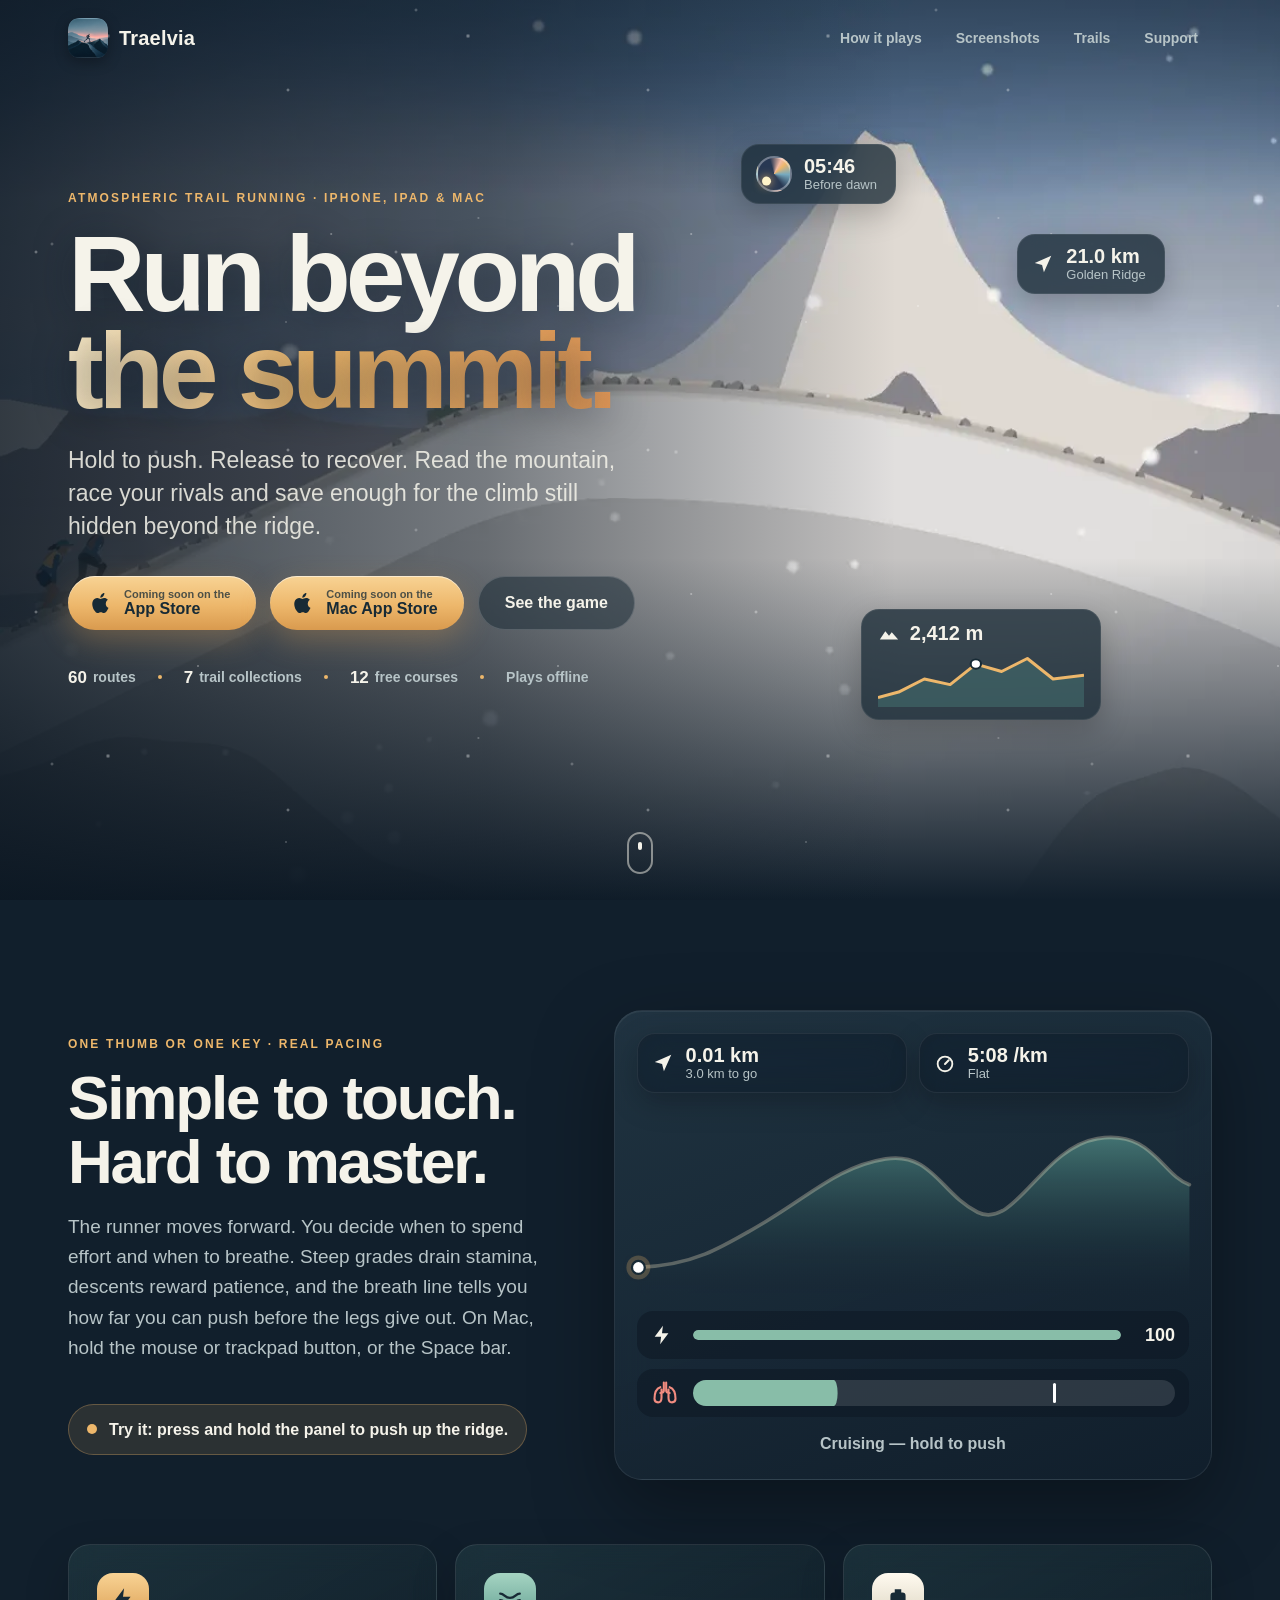
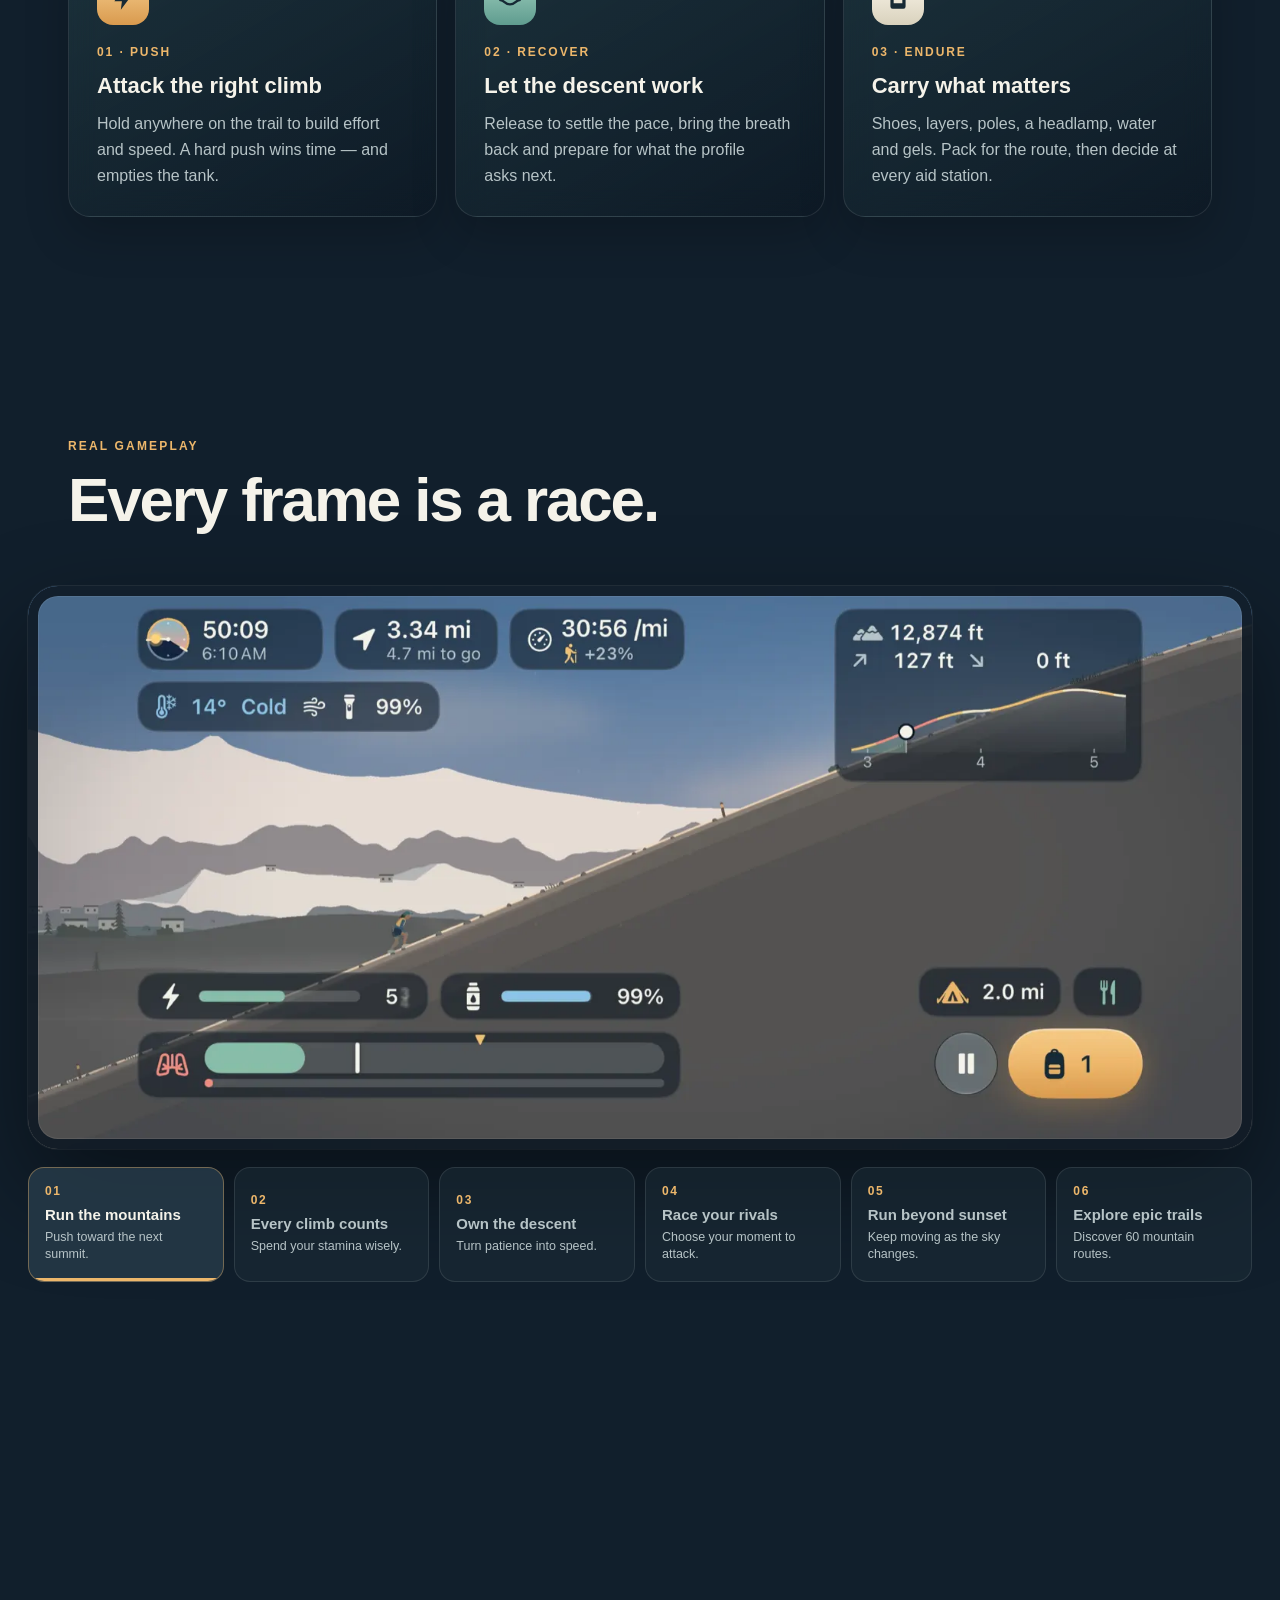
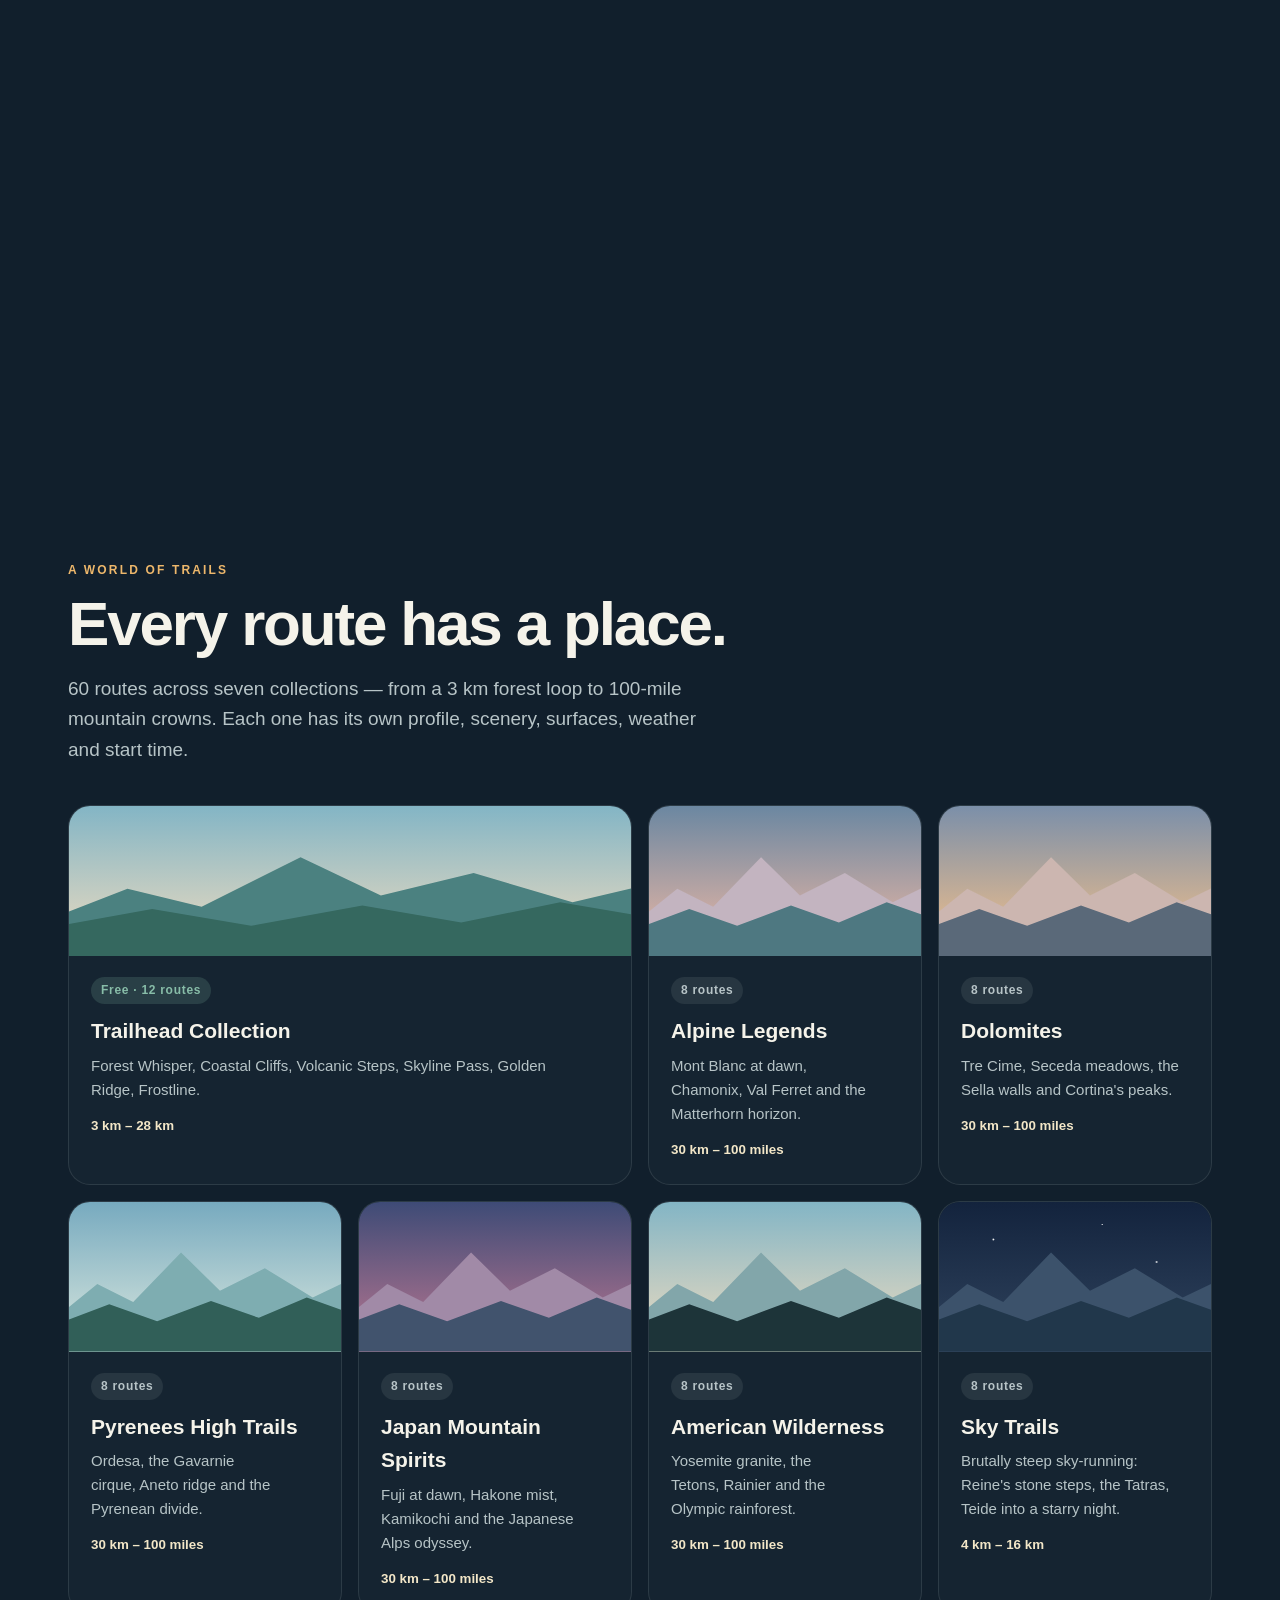
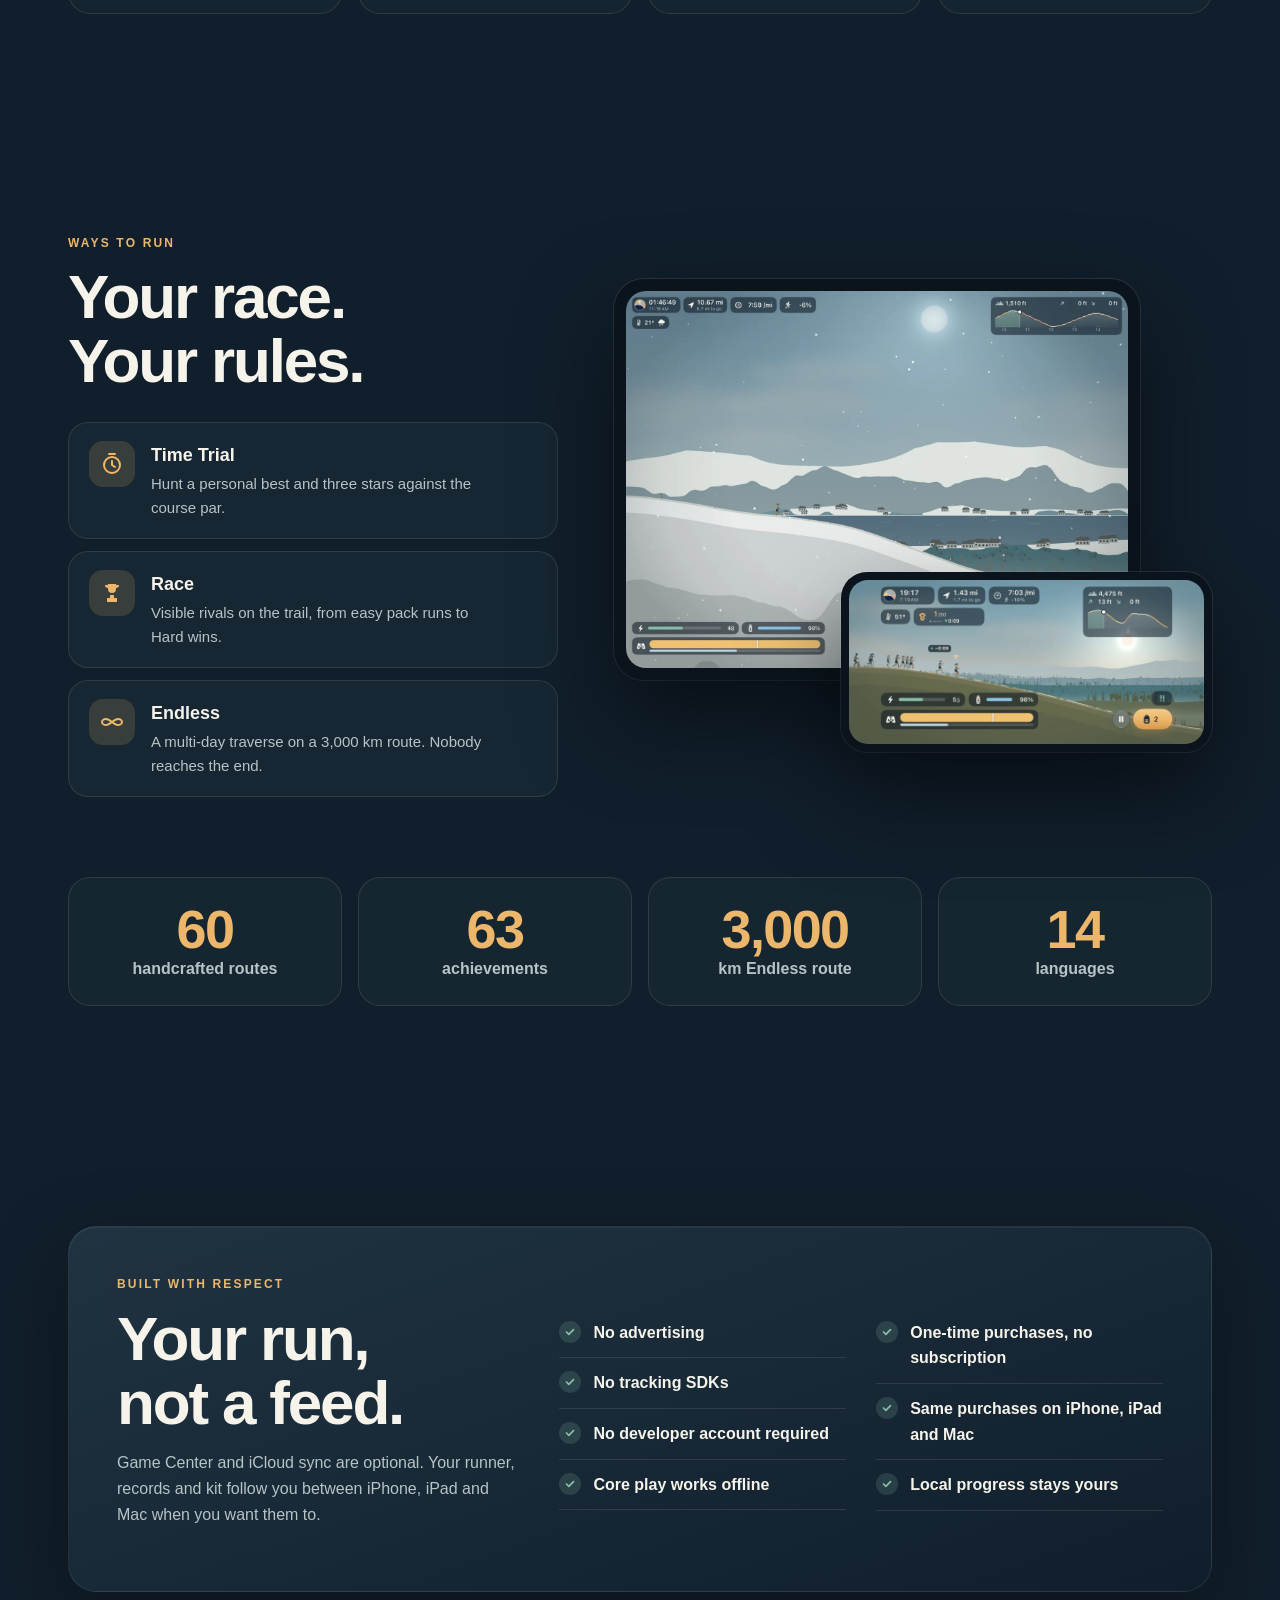
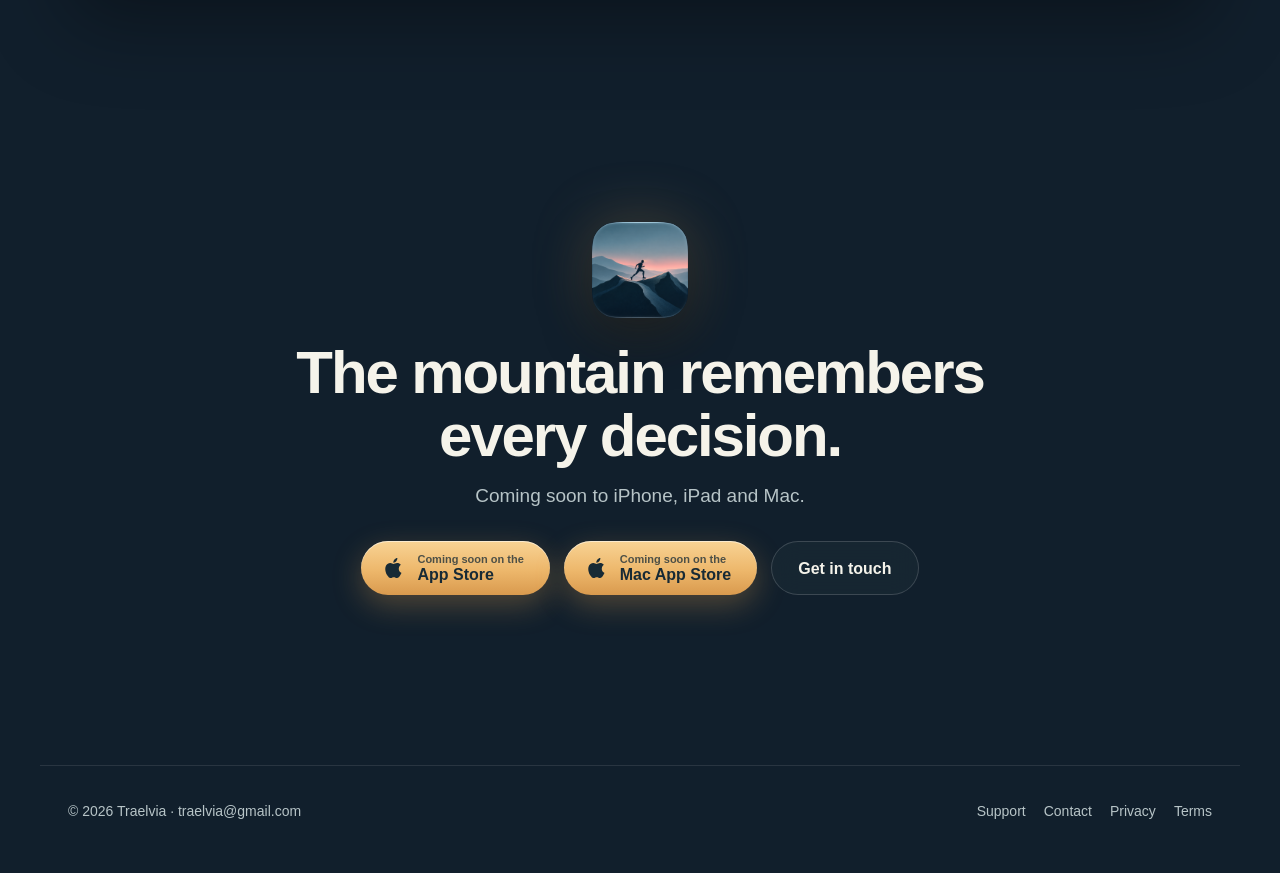
==== commit 7ded02ac: "Add files via upload" ====
--- a/index.html
+++ b/index.html
@@ -4,7 +4,7 @@
 <meta charset="utf-8">
 <meta name="viewport" content="width=device-width,initial-scale=1,viewport-fit=cover">
 <title>Traelvia — Trail Running Through Mountains, Weather and Light</title>
-<meta name="description" content="An atmospheric trail-running game for iPhone and iPad. Hold to push, release to recover, read the mountain and race rivals across 60 routes from dawn into night.">
+<meta name="description" content="An atmospheric trail-running game for iPhone, iPad and Mac. Hold to push, release to recover, read the mountain and race rivals across 60 routes from dawn into night.">
 <link rel="canonical" href="https://traelvia.github.io/">
 <meta name="theme-color" content="#111f2c">
 <meta property="og:type" content="website">
@@ -19,7 +19,7 @@
 <link rel="preload" as="image" href="media/hero-poster.webp" type="image/webp">
 <link rel="stylesheet" href="styles.css">
 <script src="site.js" defer></script>
-<script type="application/ld+json">{"@context":"https://schema.org","@type":"VideoGame","name":"Traelvia","alternateName":"Traelvia: Trail Running","operatingSystem":"iOS, iPadOS","applicationCategory":"GameApplication","gamePlatform":["iPhone","iPad"],"genre":["Sports","Strategy"],"url":"https://traelvia.github.io/","image":"https://traelvia.github.io/media/og.jpg"}</script>
+<script type="application/ld+json">{"@context":"https://schema.org","@type":"VideoGame","name":"Traelvia","alternateName":"Traelvia: Trail Running","operatingSystem":"iOS, iPadOS, macOS","applicationCategory":"GameApplication","gamePlatform":["iPhone","iPad","Mac"],"genre":["Sports","Strategy"],"url":"https://traelvia.github.io/","image":"https://traelvia.github.io/media/og.jpg"}</script>
 </head>
 <body class="home">
 <a class="skip" href="#main">Skip to content</a>
@@ -70,11 +70,12 @@
   </div>
 
   <div class="hero-inner">
-    <p class="kicker">Atmospheric trail running · iPhone &amp; iPad</p>
+    <p class="kicker">Atmospheric trail running · iPhone, iPad &amp; Mac</p>
     <h1 id="hero-title">Run beyond <em>the summit.</em></h1>
     <p class="lead">Hold to push. Release to recover. Read the mountain, race your rivals and save enough for the climb still hidden beyond the ridge.</p>
     <div class="actions">
       <span class="button store"><svg viewBox="0 0 24 24" class="ic" aria-hidden="true"><path d="M16.4 12.6c0-2.3 1.9-3.4 2-3.5-1.1-1.6-2.8-1.8-3.4-1.8-1.4-.1-2.8.9-3.5.9s-1.8-.9-3-.8c-1.5 0-3 .9-3.8 2.3-1.6 2.8-.4 7 1.2 9.3.8 1.1 1.7 2.4 2.9 2.3 1.2 0 1.6-.7 3-.7s1.8.7 3 .7c1.3 0 2.1-1.1 2.8-2.3.9-1.3 1.3-2.6 1.3-2.6s-2.5-1-2.5-3.8ZM14.1 5.8c.6-.8 1.1-1.9 1-3-.9 0-2.1.6-2.7 1.4-.6.7-1.1 1.8-1 2.9 1 .1 2.1-.5 2.7-1.3Z"/></svg><span><small>Coming soon on the</small>App Store</span></span>
+      <span class="button store mac"><svg viewBox="0 0 24 24" class="ic" aria-hidden="true"><path d="M16.4 12.6c0-2.3 1.9-3.4 2-3.5-1.1-1.6-2.8-1.8-3.4-1.8-1.4-.1-2.8.9-3.5.9s-1.8-.9-3-.8c-1.5 0-3 .9-3.8 2.3-1.6 2.8-.4 7 1.2 9.3.8 1.1 1.7 2.4 2.9 2.3 1.2 0 1.6-.7 3-.7s1.8.7 3 .7c1.3 0 2.1-1.1 2.8-2.3.9-1.3 1.3-2.6 1.3-2.6s-2.5-1-2.5-3.8ZM14.1 5.8c.6-.8 1.1-1.9 1-3-.9 0-2.1.6-2.7 1.4-.6.7-1.1 1.8-1 2.9 1 .1 2.1-.5 2.7-1.3Z"/></svg><span><small>Coming soon on the</small>Mac App Store</span></span>
       <a class="button ghost" href="#gallery">See the game</a>
     </div>
     <ul class="hero-facts" aria-label="At a glance">
@@ -92,9 +93,9 @@
   <section class="section" id="play" aria-labelledby="play-title">
     <div class="split">
       <div>
-        <p class="eyebrow">One thumb · Real pacing</p>
+        <p class="eyebrow">One thumb or one key · Real pacing</p>
         <h2 id="play-title">Simple to touch.<br>Hard to master.</h2>
-        <p class="section-lead">The runner moves forward. You decide when to spend effort and when to breathe. Steep grades drain stamina, descents reward patience, and the breath line tells you how far you can push before the legs give out.</p>
+        <p class="section-lead">The runner moves forward. You decide when to spend effort and when to breathe. Steep grades drain stamina, descents reward patience, and the breath line tells you how far you can push before the legs give out. On Mac, hold the mouse or trackpad button, or the Space bar.</p>
         <p class="try-hint"><span class="pulse-dot" aria-hidden="true"></span>Try it: press and hold the panel to push up the ridge.</p>
       </div>
 
@@ -252,7 +253,7 @@
       <div>
         <p class="eyebrow">Built with respect</p>
         <h2 id="fair-title">Your run,<br>not a feed.</h2>
-        <p class="muted">Game Center and iCloud sync are optional. Your runner, records and kit follow you between iPhone and iPad when you want them to.</p>
+        <p class="muted">Game Center and iCloud sync are optional. Your runner, records and kit follow you between iPhone, iPad and Mac when you want them to.</p>
       </div>
       <ul>
         <li>No advertising</li>
@@ -260,6 +261,7 @@
         <li>No developer account required</li>
         <li>Core play works offline</li>
         <li>One-time purchases, no subscription</li>
+        <li>Same purchases on iPhone, iPad and Mac</li>
         <li>Local progress stays yours</li>
       </ul>
     </div>
@@ -269,9 +271,10 @@
     <div class="finale-inner reveal">
       <img src="icon.png" alt="" width="96" height="96" class="finale-icon">
       <h2 id="finale-title">The mountain remembers<br>every decision.</h2>
-      <p class="section-lead">Coming soon to iPhone and iPad.</p>
+      <p class="section-lead">Coming soon to iPhone, iPad and Mac.</p>
       <div class="actions center">
         <span class="button store"><svg viewBox="0 0 24 24" class="ic" aria-hidden="true"><path d="M16.4 12.6c0-2.3 1.9-3.4 2-3.5-1.1-1.6-2.8-1.8-3.4-1.8-1.4-.1-2.8.9-3.5.9s-1.8-.9-3-.8c-1.5 0-3 .9-3.8 2.3-1.6 2.8-.4 7 1.2 9.3.8 1.1 1.7 2.4 2.9 2.3 1.2 0 1.6-.7 3-.7s1.8.7 3 .7c1.3 0 2.1-1.1 2.8-2.3.9-1.3 1.3-2.6 1.3-2.6s-2.5-1-2.5-3.8ZM14.1 5.8c.6-.8 1.1-1.9 1-3-.9 0-2.1.6-2.7 1.4-.6.7-1.1 1.8-1 2.9 1 .1 2.1-.5 2.7-1.3Z"/></svg><span><small>Coming soon on the</small>App Store</span></span>
+        <span class="button store mac"><svg viewBox="0 0 24 24" class="ic" aria-hidden="true"><path d="M16.4 12.6c0-2.3 1.9-3.4 2-3.5-1.1-1.6-2.8-1.8-3.4-1.8-1.4-.1-2.8.9-3.5.9s-1.8-.9-3-.8c-1.5 0-3 .9-3.8 2.3-1.6 2.8-.4 7 1.2 9.3.8 1.1 1.7 2.4 2.9 2.3 1.2 0 1.6-.7 3-.7s1.8.7 3 .7c1.3 0 2.1-1.1 2.8-2.3.9-1.3 1.3-2.6 1.3-2.6s-2.5-1-2.5-3.8ZM14.1 5.8c.6-.8 1.1-1.9 1-3-.9 0-2.1.6-2.7 1.4-.6.7-1.1 1.8-1 2.9 1 .1 2.1-.5 2.7-1.3Z"/></svg><span><small>Coming soon on the</small>Mac App Store</span></span>
         <a class="button ghost" href="contact.html">Get in touch</a>
       </div>
     </div>
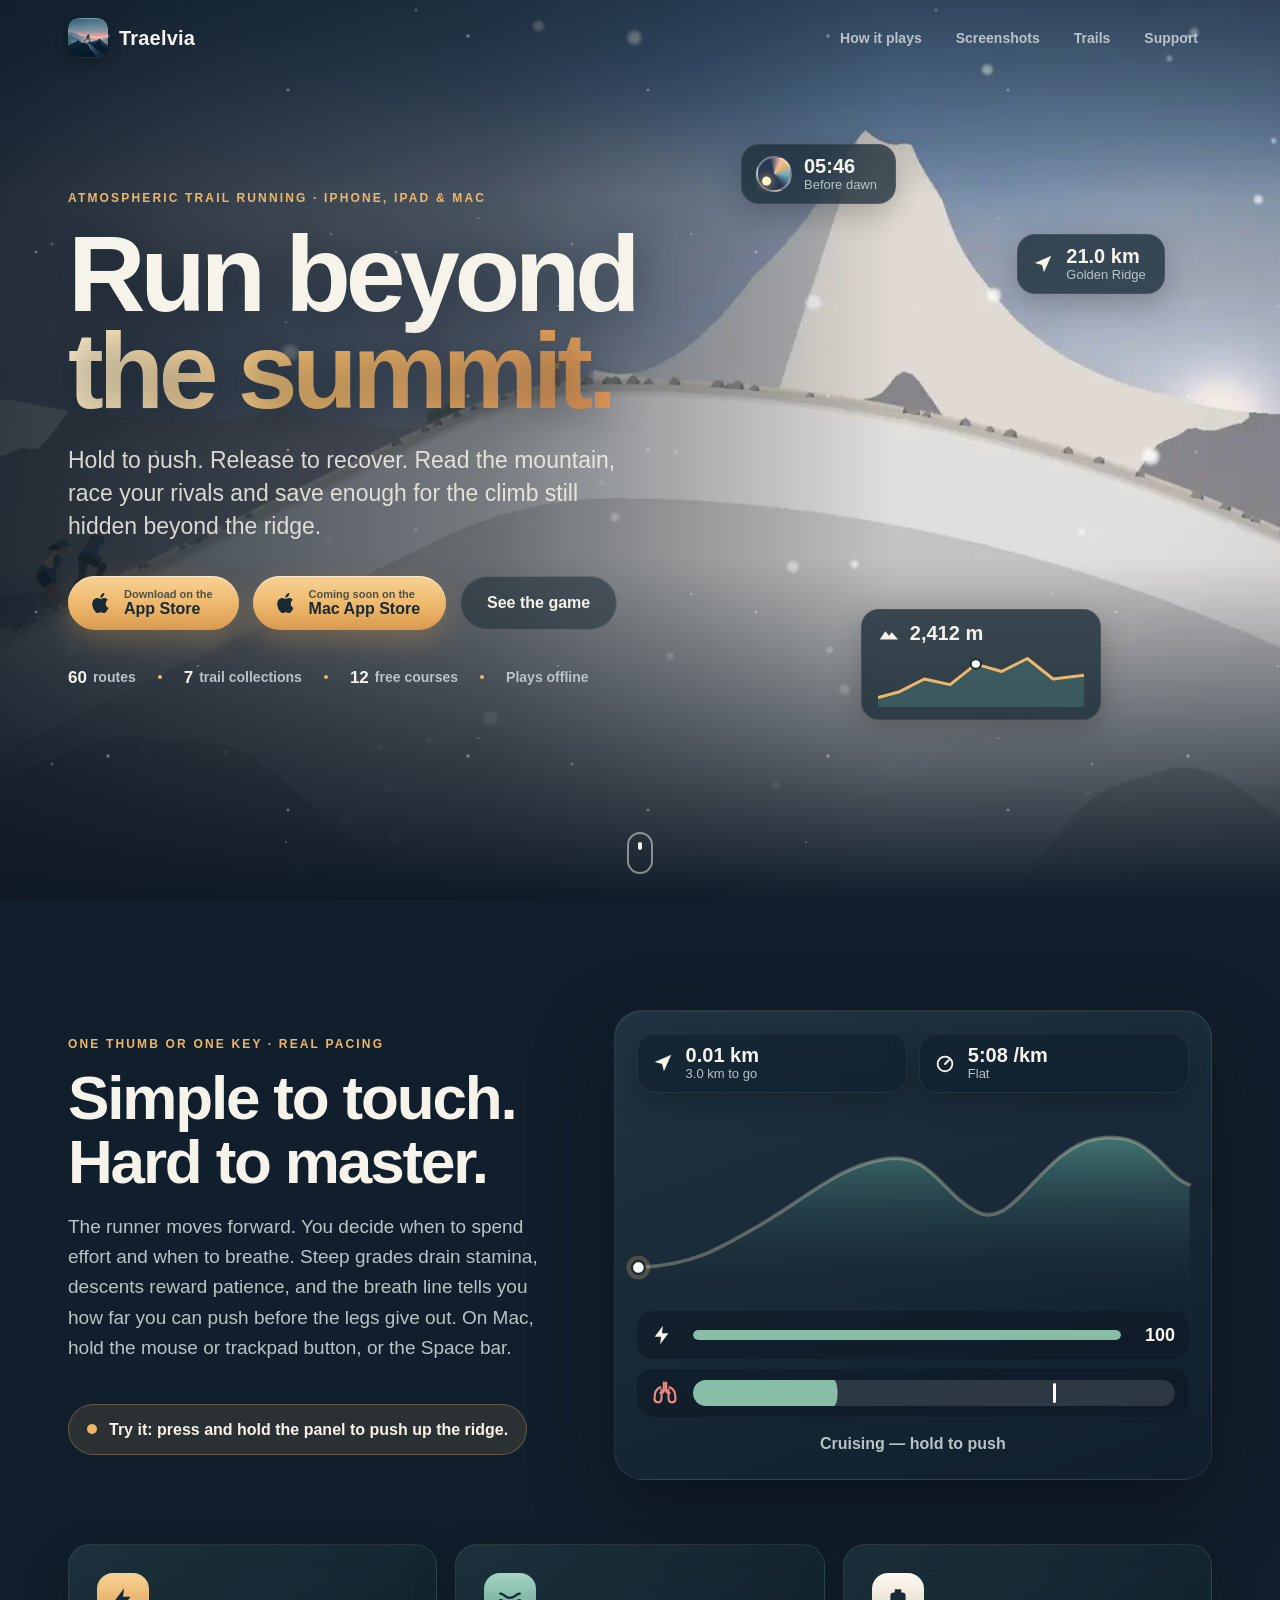
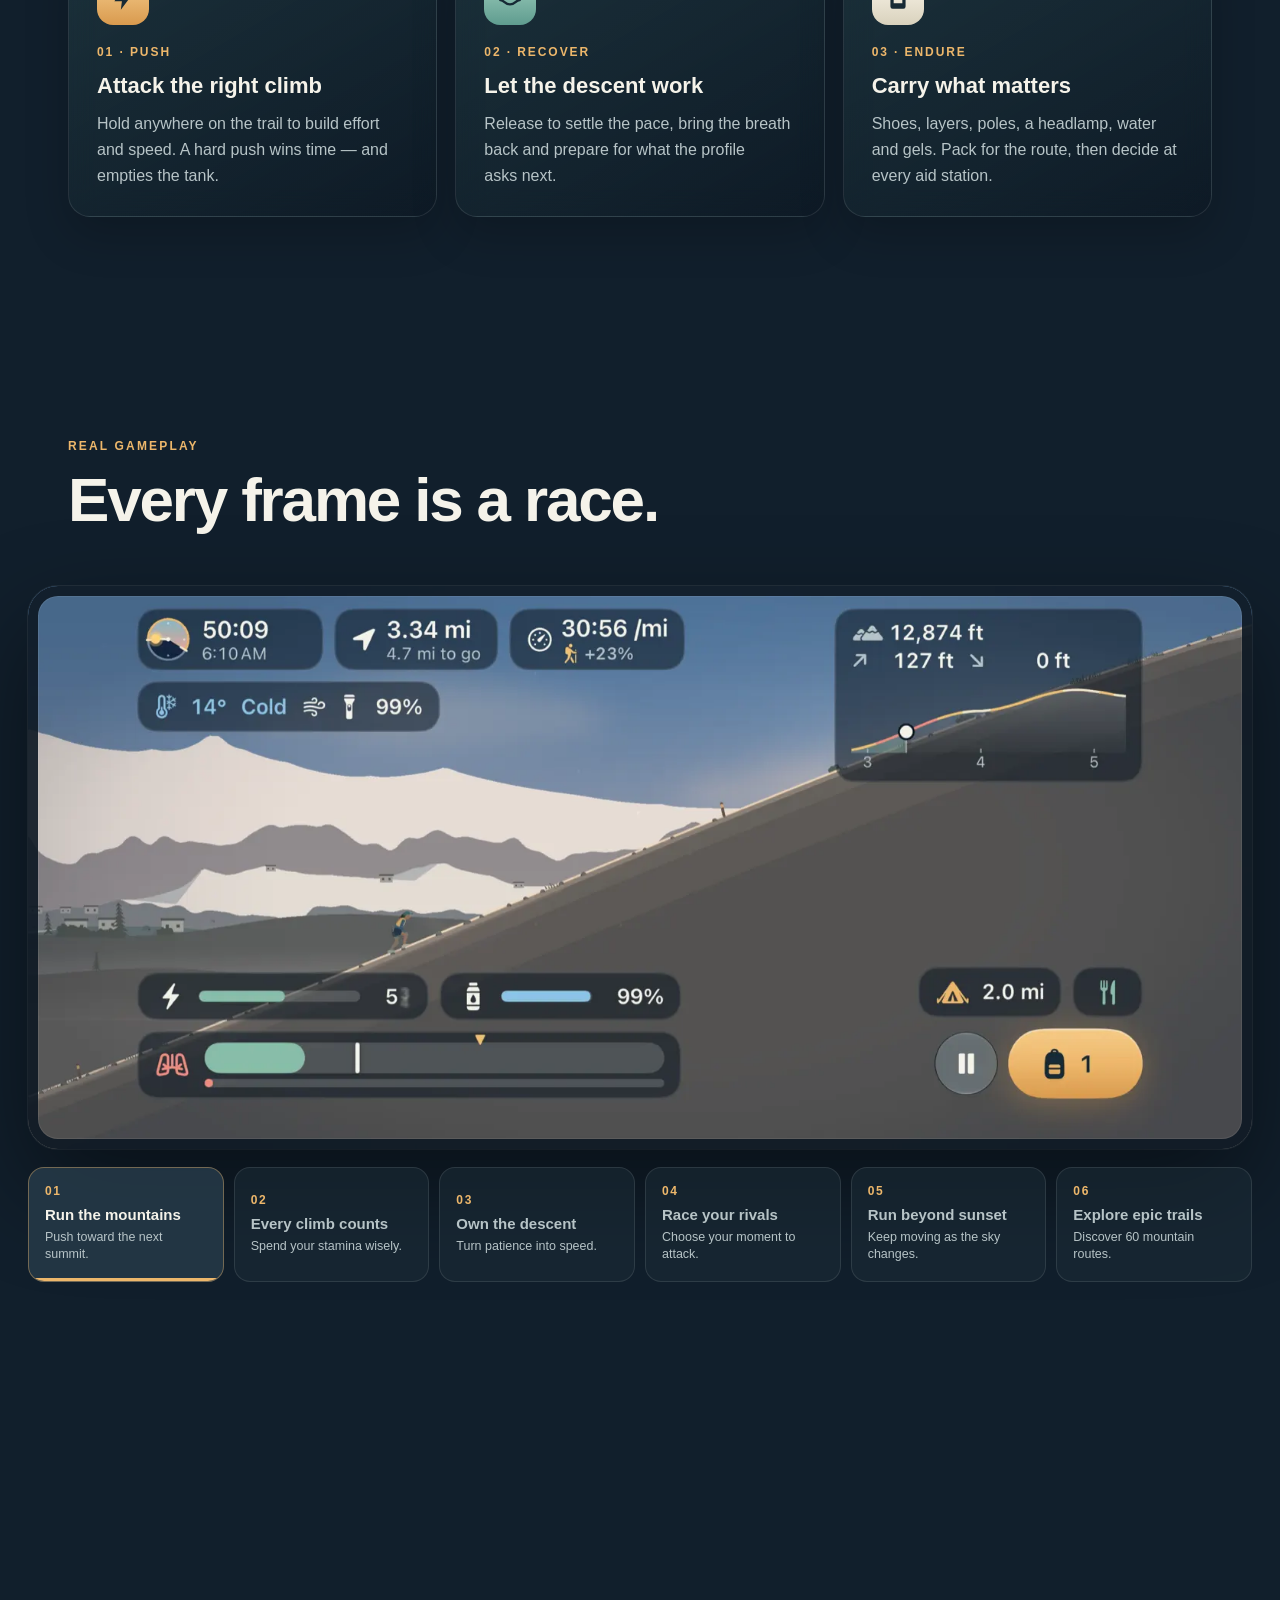
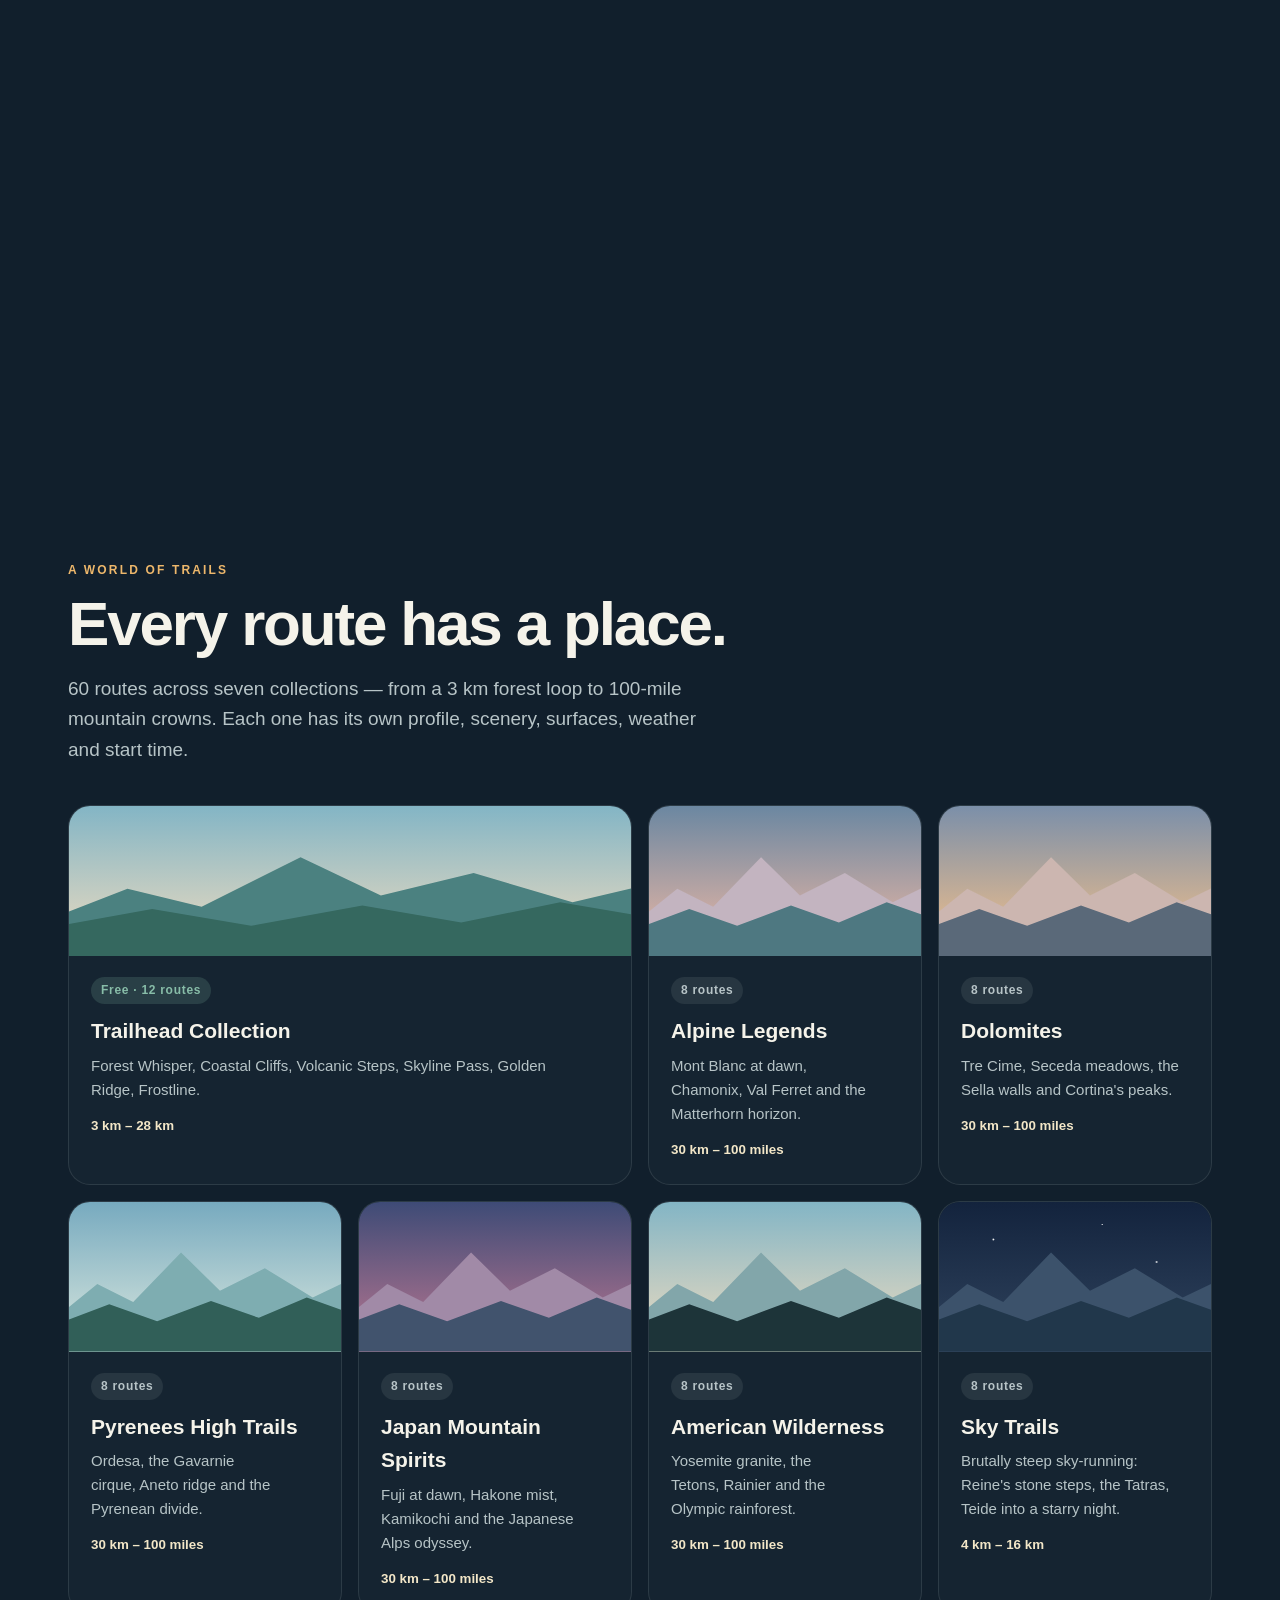
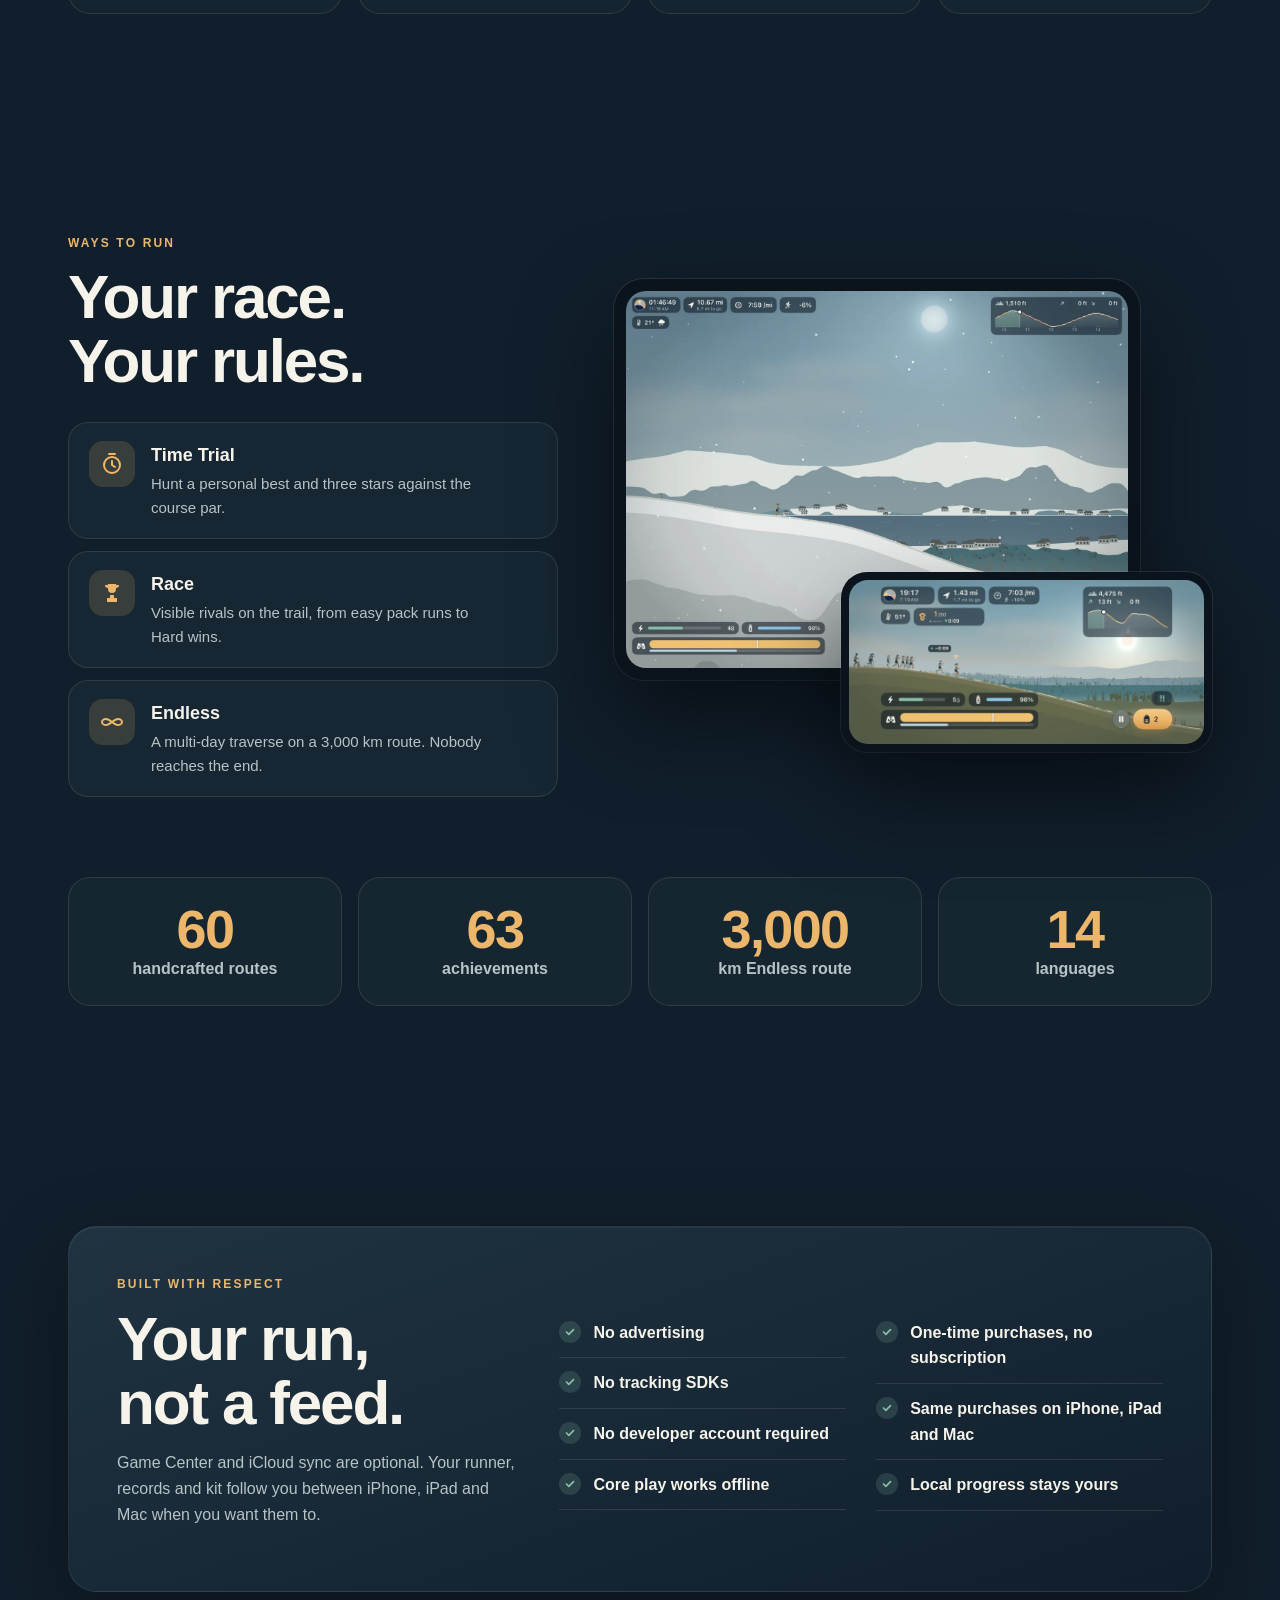
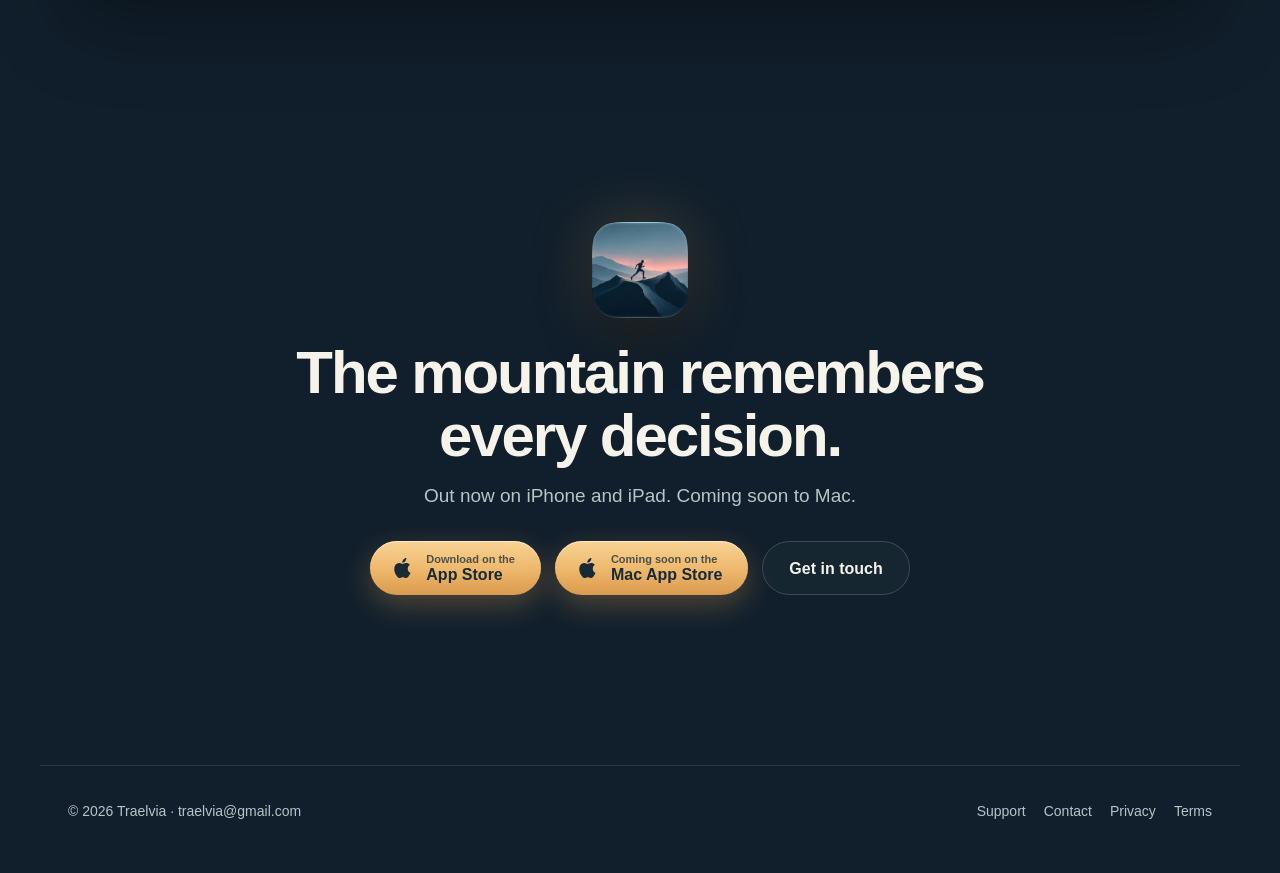
==== commit 4855443e: "Add files via upload" ====
--- a/index.html
+++ b/index.html
@@ -7,6 +7,7 @@
 <meta name="description" content="An atmospheric trail-running game for iPhone, iPad and Mac. Hold to push, release to recover, read the mountain and race rivals across 60 routes from dawn into night.">
 <link rel="canonical" href="https://traelvia.github.io/">
 <meta name="theme-color" content="#111f2c">
+<meta name="apple-itunes-app" content="app-id=6827587445">
 <meta property="og:type" content="website">
 <meta property="og:site_name" content="Traelvia">
 <meta property="og:url" content="https://traelvia.github.io/">
@@ -19,7 +20,7 @@
 <link rel="preload" as="image" href="media/hero-poster.webp" type="image/webp">
 <link rel="stylesheet" href="styles.css">
 <script src="site.js" defer></script>
-<script type="application/ld+json">{"@context":"https://schema.org","@type":"VideoGame","name":"Traelvia","alternateName":"Traelvia: Trail Running","operatingSystem":"iOS, iPadOS, macOS","applicationCategory":"GameApplication","gamePlatform":["iPhone","iPad","Mac"],"genre":["Sports","Strategy"],"url":"https://traelvia.github.io/","image":"https://traelvia.github.io/media/og.jpg"}</script>
+<script type="application/ld+json">{"@context":"https://schema.org","@type":"VideoGame","name":"Traelvia","alternateName":"Traelvia: Trail Running","operatingSystem":"iOS, iPadOS, macOS","applicationCategory":"GameApplication","gamePlatform":["iPhone","iPad","Mac"],"genre":["Sports","Strategy"],"url":"https://traelvia.github.io/","image":"https://traelvia.github.io/media/og.jpg","installUrl":"https://apps.apple.com/app/id6827587445"}</script>
 </head>
 <body class="home">
 <a class="skip" href="#main">Skip to content</a>
@@ -74,7 +75,7 @@
     <h1 id="hero-title">Run beyond <em>the summit.</em></h1>
     <p class="lead">Hold to push. Release to recover. Read the mountain, race your rivals and save enough for the climb still hidden beyond the ridge.</p>
     <div class="actions">
-      <span class="button store"><svg viewBox="0 0 24 24" class="ic" aria-hidden="true"><path d="M16.4 12.6c0-2.3 1.9-3.4 2-3.5-1.1-1.6-2.8-1.8-3.4-1.8-1.4-.1-2.8.9-3.5.9s-1.8-.9-3-.8c-1.5 0-3 .9-3.8 2.3-1.6 2.8-.4 7 1.2 9.3.8 1.1 1.7 2.4 2.9 2.3 1.2 0 1.6-.7 3-.7s1.8.7 3 .7c1.3 0 2.1-1.1 2.8-2.3.9-1.3 1.3-2.6 1.3-2.6s-2.5-1-2.5-3.8ZM14.1 5.8c.6-.8 1.1-1.9 1-3-.9 0-2.1.6-2.7 1.4-.6.7-1.1 1.8-1 2.9 1 .1 2.1-.5 2.7-1.3Z"/></svg><span><small>Coming soon on the</small>App Store</span></span>
+      <a class="button store" href="https://apps.apple.com/app/id6827587445" rel="noopener"><svg viewBox="0 0 24 24" class="ic" aria-hidden="true"><path d="M16.4 12.6c0-2.3 1.9-3.4 2-3.5-1.1-1.6-2.8-1.8-3.4-1.8-1.4-.1-2.8.9-3.5.9s-1.8-.9-3-.8c-1.5 0-3 .9-3.8 2.3-1.6 2.8-.4 7 1.2 9.3.8 1.1 1.7 2.4 2.9 2.3 1.2 0 1.6-.7 3-.7s1.8.7 3 .7c1.3 0 2.1-1.1 2.8-2.3.9-1.3 1.3-2.6 1.3-2.6s-2.5-1-2.5-3.8ZM14.1 5.8c.6-.8 1.1-1.9 1-3-.9 0-2.1.6-2.7 1.4-.6.7-1.1 1.8-1 2.9 1 .1 2.1-.5 2.7-1.3Z"/></svg><span><small>Download on the</small>App Store</span></a>
       <span class="button store mac"><svg viewBox="0 0 24 24" class="ic" aria-hidden="true"><path d="M16.4 12.6c0-2.3 1.9-3.4 2-3.5-1.1-1.6-2.8-1.8-3.4-1.8-1.4-.1-2.8.9-3.5.9s-1.8-.9-3-.8c-1.5 0-3 .9-3.8 2.3-1.6 2.8-.4 7 1.2 9.3.8 1.1 1.7 2.4 2.9 2.3 1.2 0 1.6-.7 3-.7s1.8.7 3 .7c1.3 0 2.1-1.1 2.8-2.3.9-1.3 1.3-2.6 1.3-2.6s-2.5-1-2.5-3.8ZM14.1 5.8c.6-.8 1.1-1.9 1-3-.9 0-2.1.6-2.7 1.4-.6.7-1.1 1.8-1 2.9 1 .1 2.1-.5 2.7-1.3Z"/></svg><span><small>Coming soon on the</small>Mac App Store</span></span>
       <a class="button ghost" href="#gallery">See the game</a>
     </div>
@@ -271,9 +272,9 @@
     <div class="finale-inner reveal">
       <img src="icon.png" alt="" width="96" height="96" class="finale-icon">
       <h2 id="finale-title">The mountain remembers<br>every decision.</h2>
-      <p class="section-lead">Coming soon to iPhone, iPad and Mac.</p>
+      <p class="section-lead">Out now on iPhone and iPad. Coming soon to Mac.</p>
       <div class="actions center">
-        <span class="button store"><svg viewBox="0 0 24 24" class="ic" aria-hidden="true"><path d="M16.4 12.6c0-2.3 1.9-3.4 2-3.5-1.1-1.6-2.8-1.8-3.4-1.8-1.4-.1-2.8.9-3.5.9s-1.8-.9-3-.8c-1.5 0-3 .9-3.8 2.3-1.6 2.8-.4 7 1.2 9.3.8 1.1 1.7 2.4 2.9 2.3 1.2 0 1.6-.7 3-.7s1.8.7 3 .7c1.3 0 2.1-1.1 2.8-2.3.9-1.3 1.3-2.6 1.3-2.6s-2.5-1-2.5-3.8ZM14.1 5.8c.6-.8 1.1-1.9 1-3-.9 0-2.1.6-2.7 1.4-.6.7-1.1 1.8-1 2.9 1 .1 2.1-.5 2.7-1.3Z"/></svg><span><small>Coming soon on the</small>App Store</span></span>
+        <a class="button store" href="https://apps.apple.com/app/id6827587445" rel="noopener"><svg viewBox="0 0 24 24" class="ic" aria-hidden="true"><path d="M16.4 12.6c0-2.3 1.9-3.4 2-3.5-1.1-1.6-2.8-1.8-3.4-1.8-1.4-.1-2.8.9-3.5.9s-1.8-.9-3-.8c-1.5 0-3 .9-3.8 2.3-1.6 2.8-.4 7 1.2 9.3.8 1.1 1.7 2.4 2.9 2.3 1.2 0 1.6-.7 3-.7s1.8.7 3 .7c1.3 0 2.1-1.1 2.8-2.3.9-1.3 1.3-2.6 1.3-2.6s-2.5-1-2.5-3.8ZM14.1 5.8c.6-.8 1.1-1.9 1-3-.9 0-2.1.6-2.7 1.4-.6.7-1.1 1.8-1 2.9 1 .1 2.1-.5 2.7-1.3Z"/></svg><span><small>Download on the</small>App Store</span></a>
         <span class="button store mac"><svg viewBox="0 0 24 24" class="ic" aria-hidden="true"><path d="M16.4 12.6c0-2.3 1.9-3.4 2-3.5-1.1-1.6-2.8-1.8-3.4-1.8-1.4-.1-2.8.9-3.5.9s-1.8-.9-3-.8c-1.5 0-3 .9-3.8 2.3-1.6 2.8-.4 7 1.2 9.3.8 1.1 1.7 2.4 2.9 2.3 1.2 0 1.6-.7 3-.7s1.8.7 3 .7c1.3 0 2.1-1.1 2.8-2.3.9-1.3 1.3-2.6 1.3-2.6s-2.5-1-2.5-3.8ZM14.1 5.8c.6-.8 1.1-1.9 1-3-.9 0-2.1.6-2.7 1.4-.6.7-1.1 1.8-1 2.9 1 .1 2.1-.5 2.7-1.3Z"/></svg><span><small>Coming soon on the</small>Mac App Store</span></span>
         <a class="button ghost" href="contact.html">Get in touch</a>
       </div>
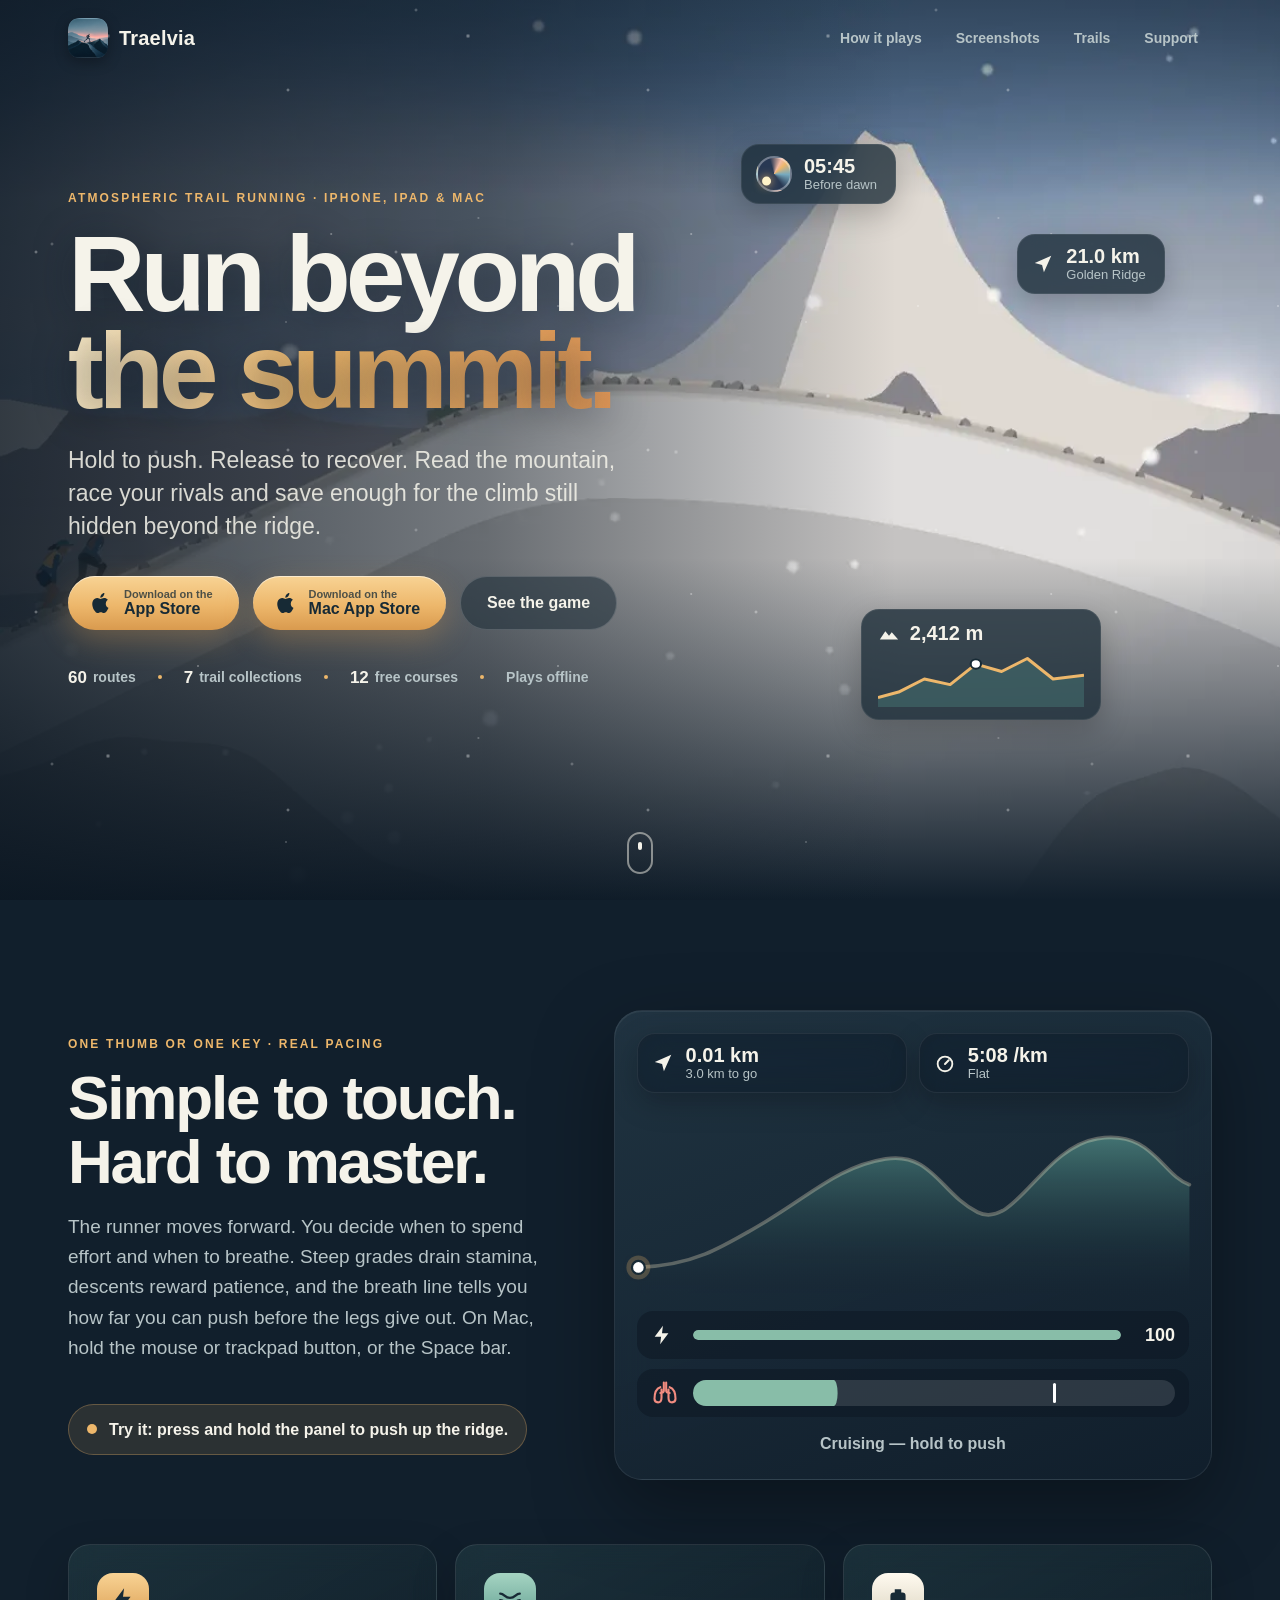
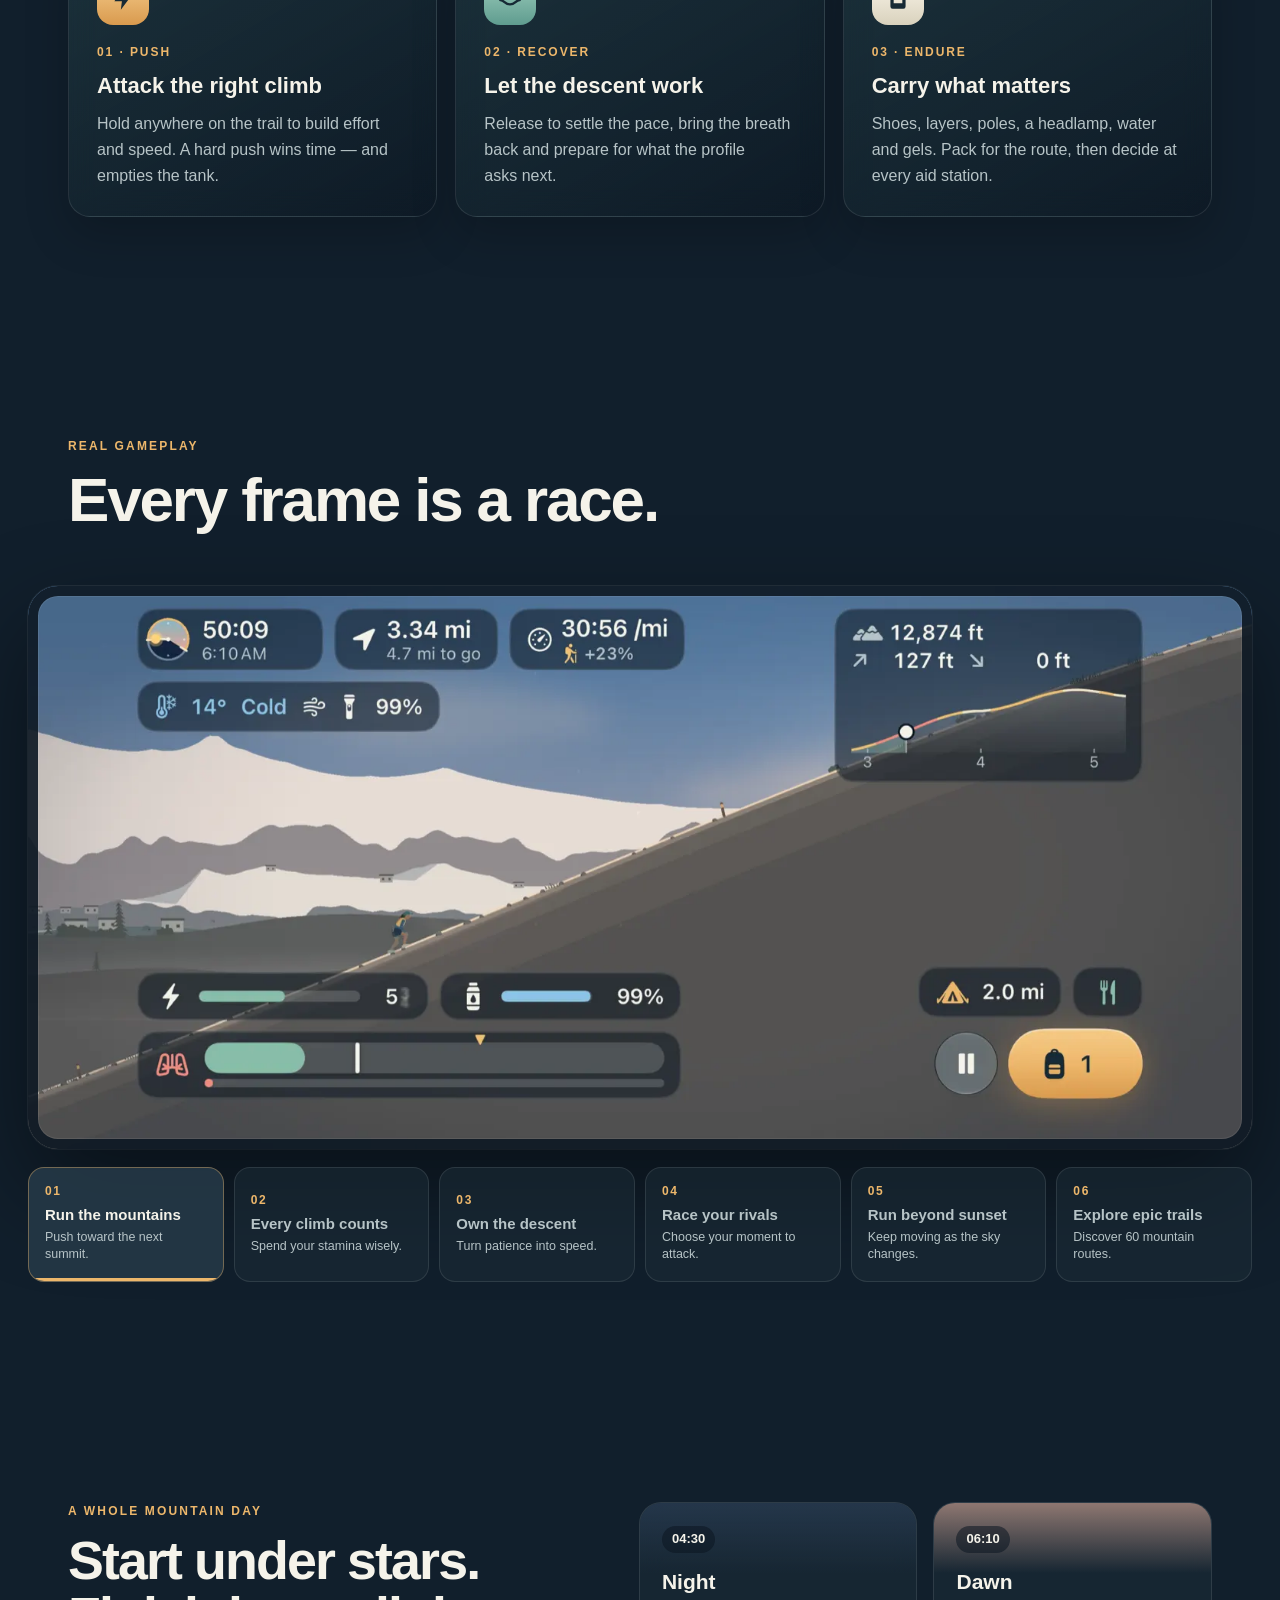
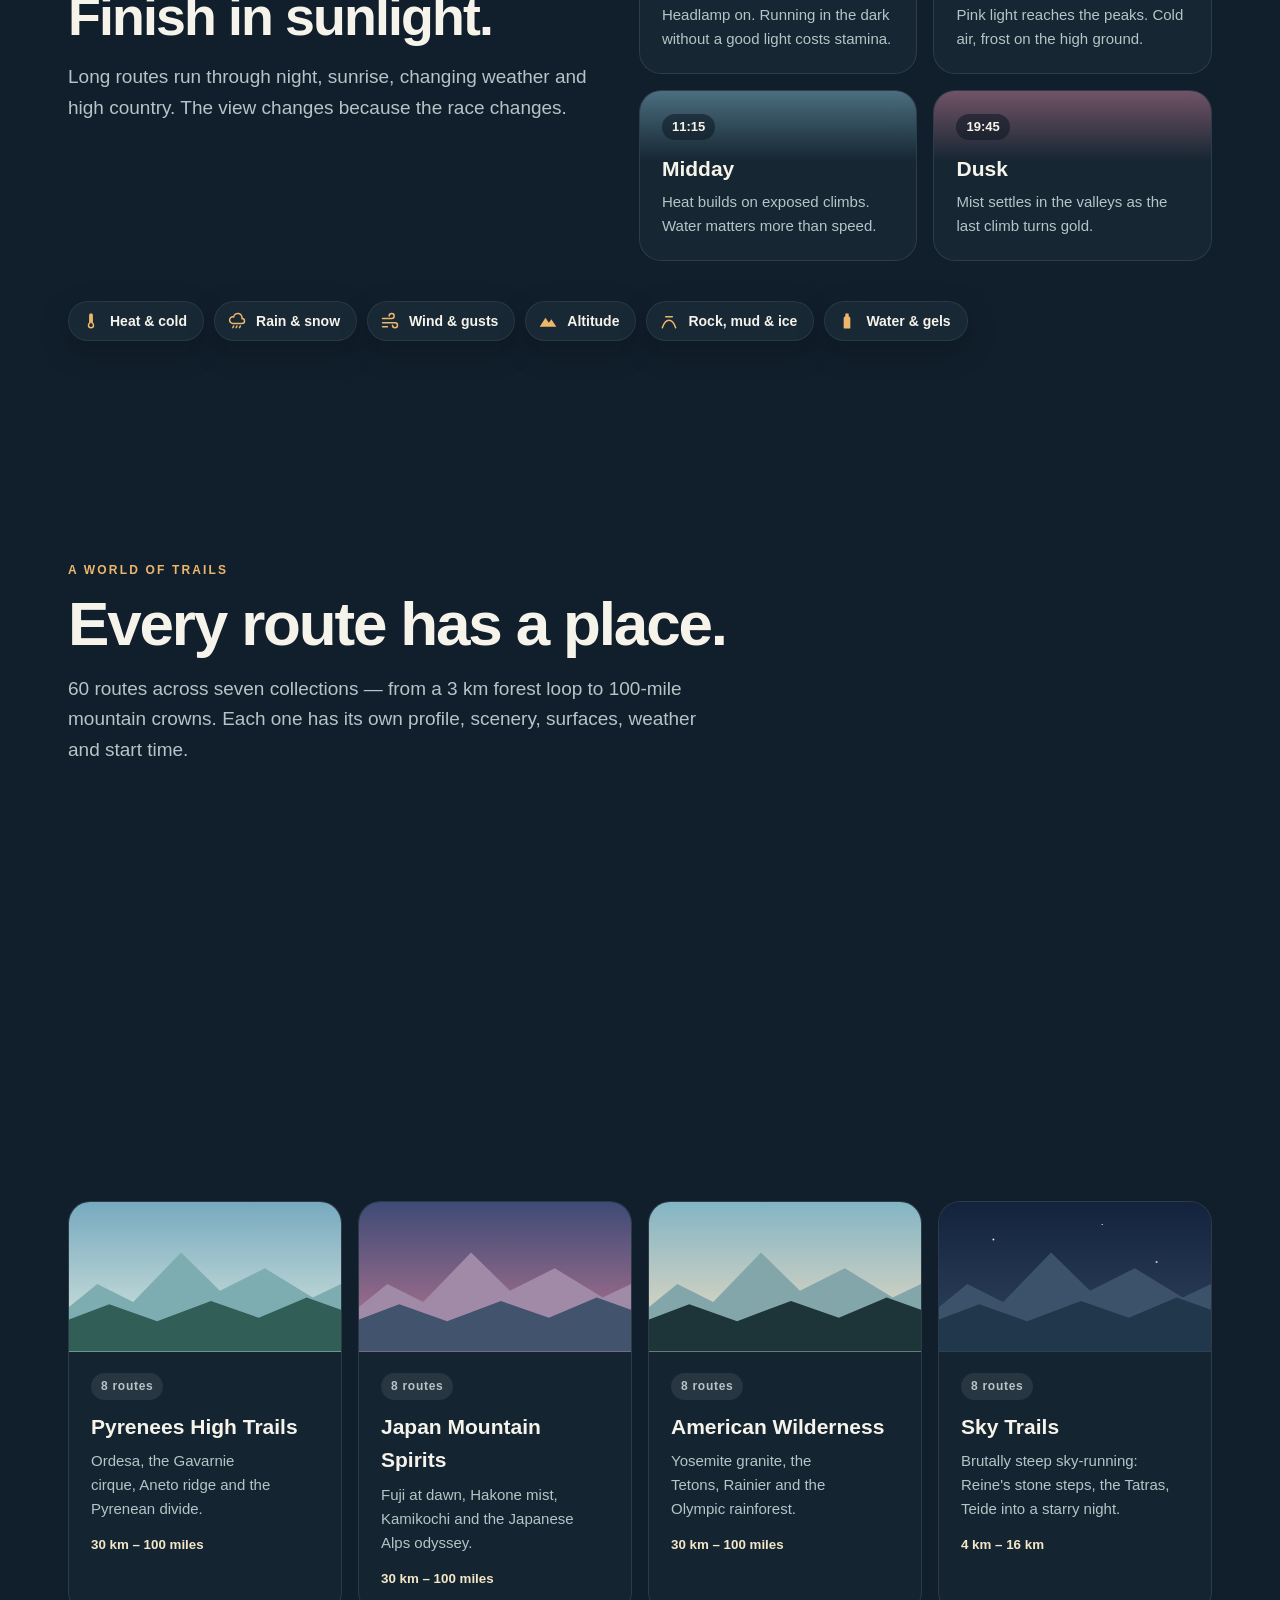
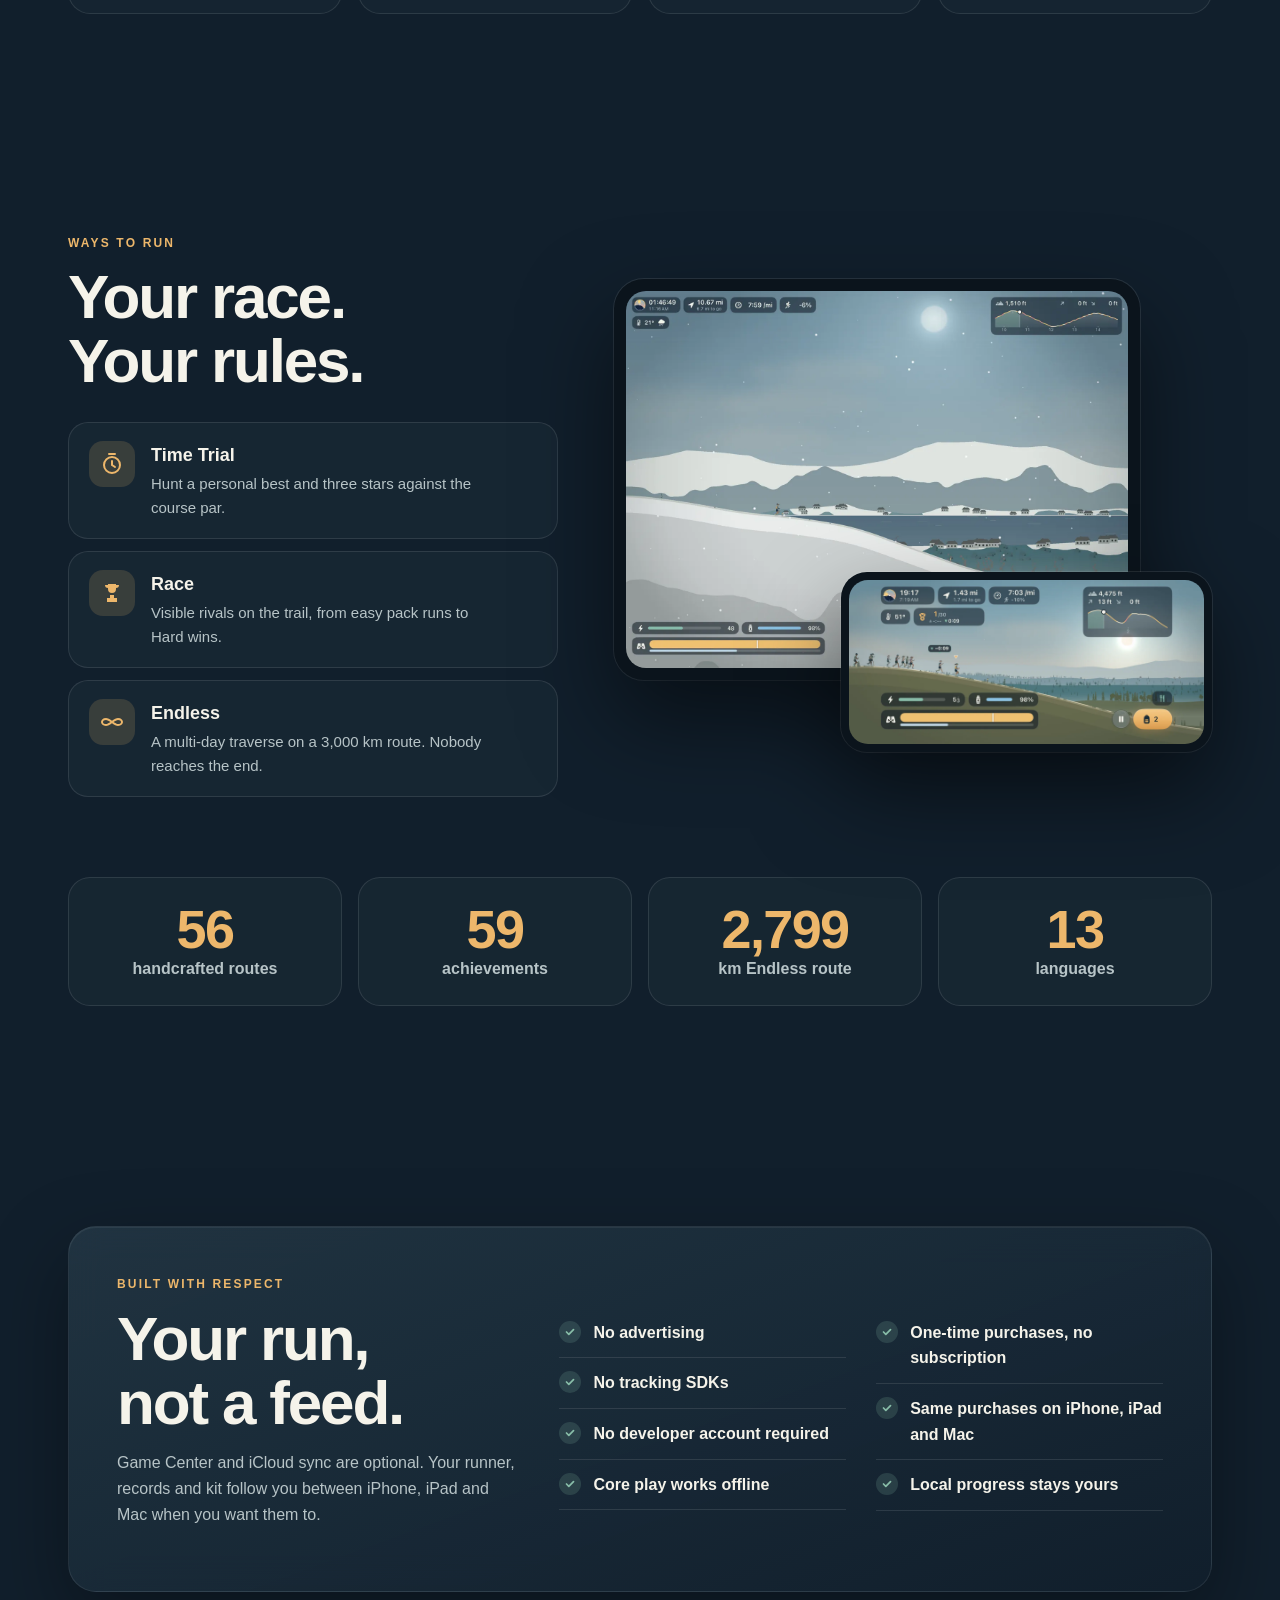
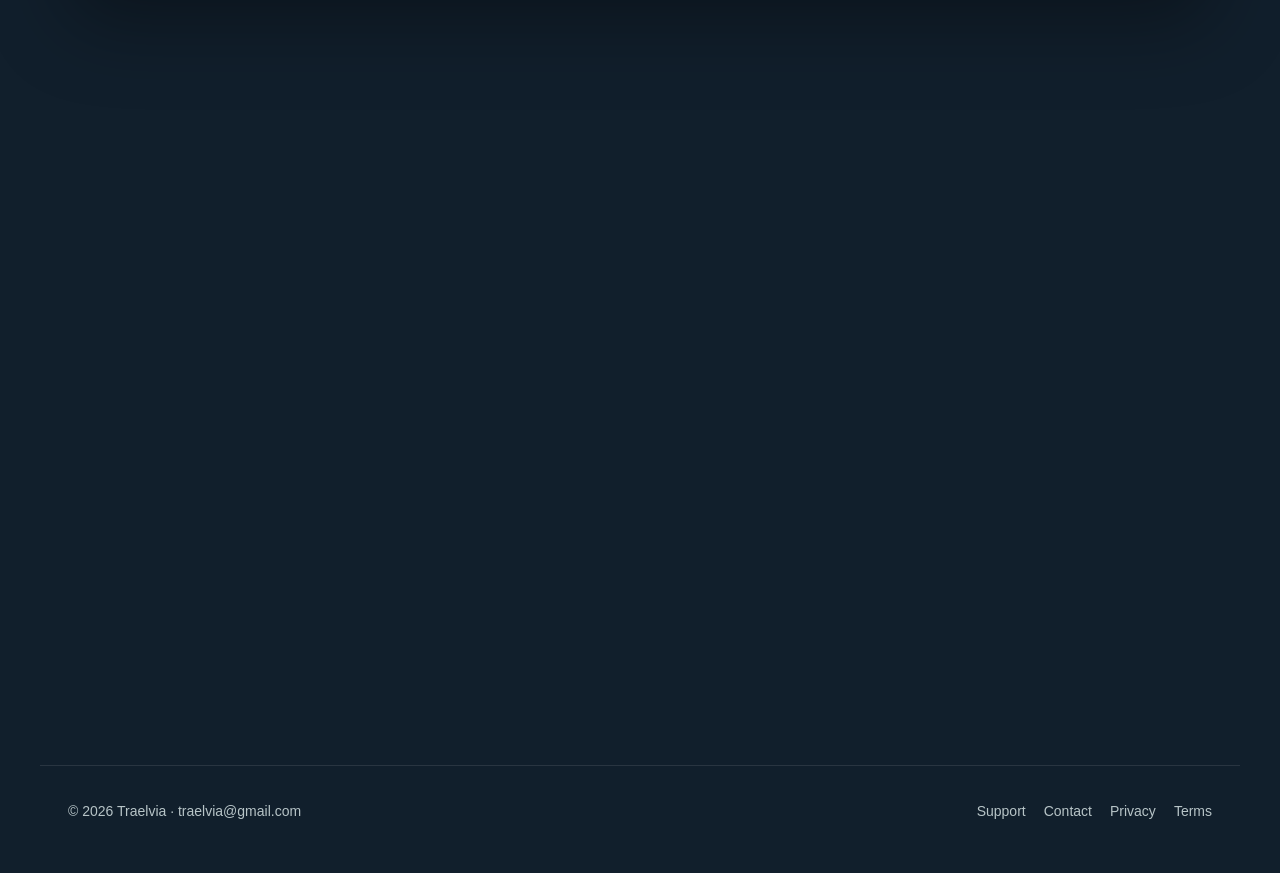
==== commit b4d2d54d: "Add files via upload" ====
--- a/index.html
+++ b/index.html
@@ -76,7 +76,7 @@
     <p class="lead">Hold to push. Release to recover. Read the mountain, race your rivals and save enough for the climb still hidden beyond the ridge.</p>
     <div class="actions">
       <a class="button store" href="https://apps.apple.com/app/id6827587445" rel="noopener"><svg viewBox="0 0 24 24" class="ic" aria-hidden="true"><path d="M16.4 12.6c0-2.3 1.9-3.4 2-3.5-1.1-1.6-2.8-1.8-3.4-1.8-1.4-.1-2.8.9-3.5.9s-1.8-.9-3-.8c-1.5 0-3 .9-3.8 2.3-1.6 2.8-.4 7 1.2 9.3.8 1.1 1.7 2.4 2.9 2.3 1.2 0 1.6-.7 3-.7s1.8.7 3 .7c1.3 0 2.1-1.1 2.8-2.3.9-1.3 1.3-2.6 1.3-2.6s-2.5-1-2.5-3.8ZM14.1 5.8c.6-.8 1.1-1.9 1-3-.9 0-2.1.6-2.7 1.4-.6.7-1.1 1.8-1 2.9 1 .1 2.1-.5 2.7-1.3Z"/></svg><span><small>Download on the</small>App Store</span></a>
-      <span class="button store mac"><svg viewBox="0 0 24 24" class="ic" aria-hidden="true"><path d="M16.4 12.6c0-2.3 1.9-3.4 2-3.5-1.1-1.6-2.8-1.8-3.4-1.8-1.4-.1-2.8.9-3.5.9s-1.8-.9-3-.8c-1.5 0-3 .9-3.8 2.3-1.6 2.8-.4 7 1.2 9.3.8 1.1 1.7 2.4 2.9 2.3 1.2 0 1.6-.7 3-.7s1.8.7 3 .7c1.3 0 2.1-1.1 2.8-2.3.9-1.3 1.3-2.6 1.3-2.6s-2.5-1-2.5-3.8ZM14.1 5.8c.6-.8 1.1-1.9 1-3-.9 0-2.1.6-2.7 1.4-.6.7-1.1 1.8-1 2.9 1 .1 2.1-.5 2.7-1.3Z"/></svg><span><small>Coming soon on the</small>Mac App Store</span></span>
+      <a class="button store mac" href="https://apps.apple.com/app/id6827587445?platform=mac" rel="noopener"><svg viewBox="0 0 24 24" class="ic" aria-hidden="true"><path d="M16.4 12.6c0-2.3 1.9-3.4 2-3.5-1.1-1.6-2.8-1.8-3.4-1.8-1.4-.1-2.8.9-3.5.9s-1.8-.9-3-.8c-1.5 0-3 .9-3.8 2.3-1.6 2.8-.4 7 1.2 9.3.8 1.1 1.7 2.4 2.9 2.3 1.2 0 1.6-.7 3-.7s1.8.7 3 .7c1.3 0 2.1-1.1 2.8-2.3.9-1.3 1.3-2.6 1.3-2.6s-2.5-1-2.5-3.8ZM14.1 5.8c.6-.8 1.1-1.9 1-3-.9 0-2.1.6-2.7 1.4-.6.7-1.1 1.8-1 2.9 1 .1 2.1-.5 2.7-1.3Z"/></svg><span><small>Download on the</small>Mac App Store</span></a>
       <a class="button ghost" href="#gallery">See the game</a>
     </div>
     <ul class="hero-facts" aria-label="At a glance">
@@ -275,7 +275,7 @@
       <p class="section-lead">Out now on iPhone and iPad. Coming soon to Mac.</p>
       <div class="actions center">
         <a class="button store" href="https://apps.apple.com/app/id6827587445" rel="noopener"><svg viewBox="0 0 24 24" class="ic" aria-hidden="true"><path d="M16.4 12.6c0-2.3 1.9-3.4 2-3.5-1.1-1.6-2.8-1.8-3.4-1.8-1.4-.1-2.8.9-3.5.9s-1.8-.9-3-.8c-1.5 0-3 .9-3.8 2.3-1.6 2.8-.4 7 1.2 9.3.8 1.1 1.7 2.4 2.9 2.3 1.2 0 1.6-.7 3-.7s1.8.7 3 .7c1.3 0 2.1-1.1 2.8-2.3.9-1.3 1.3-2.6 1.3-2.6s-2.5-1-2.5-3.8ZM14.1 5.8c.6-.8 1.1-1.9 1-3-.9 0-2.1.6-2.7 1.4-.6.7-1.1 1.8-1 2.9 1 .1 2.1-.5 2.7-1.3Z"/></svg><span><small>Download on the</small>App Store</span></a>
-        <span class="button store mac"><svg viewBox="0 0 24 24" class="ic" aria-hidden="true"><path d="M16.4 12.6c0-2.3 1.9-3.4 2-3.5-1.1-1.6-2.8-1.8-3.4-1.8-1.4-.1-2.8.9-3.5.9s-1.8-.9-3-.8c-1.5 0-3 .9-3.8 2.3-1.6 2.8-.4 7 1.2 9.3.8 1.1 1.7 2.4 2.9 2.3 1.2 0 1.6-.7 3-.7s1.8.7 3 .7c1.3 0 2.1-1.1 2.8-2.3.9-1.3 1.3-2.6 1.3-2.6s-2.5-1-2.5-3.8ZM14.1 5.8c.6-.8 1.1-1.9 1-3-.9 0-2.1.6-2.7 1.4-.6.7-1.1 1.8-1 2.9 1 .1 2.1-.5 2.7-1.3Z"/></svg><span><small>Coming soon on the</small>Mac App Store</span></span>
+        <a class="button store mac" href="https://apps.apple.com/app/id6827587445?platform=mac" rel="noopener"><svg viewBox="0 0 24 24" class="ic" aria-hidden="true"><path d="M16.4 12.6c0-2.3 1.9-3.4 2-3.5-1.1-1.6-2.8-1.8-3.4-1.8-1.4-.1-2.8.9-3.5.9s-1.8-.9-3-.8c-1.5 0-3 .9-3.8 2.3-1.6 2.8-.4 7 1.2 9.3.8 1.1 1.7 2.4 2.9 2.3 1.2 0 1.6-.7 3-.7s1.8.7 3 .7c1.3 0 2.1-1.1 2.8-2.3.9-1.3 1.3-2.6 1.3-2.6s-2.5-1-2.5-3.8ZM14.1 5.8c.6-.8 1.1-1.9 1-3-.9 0-2.1.6-2.7 1.4-.6.7-1.1 1.8-1 2.9 1 .1 2.1-.5 2.7-1.3Z"/></svg><span><small>Download on the</small>Mac App Store</span></a>
         <a class="button ghost" href="contact.html">Get in touch</a>
       </div>
     </div>
